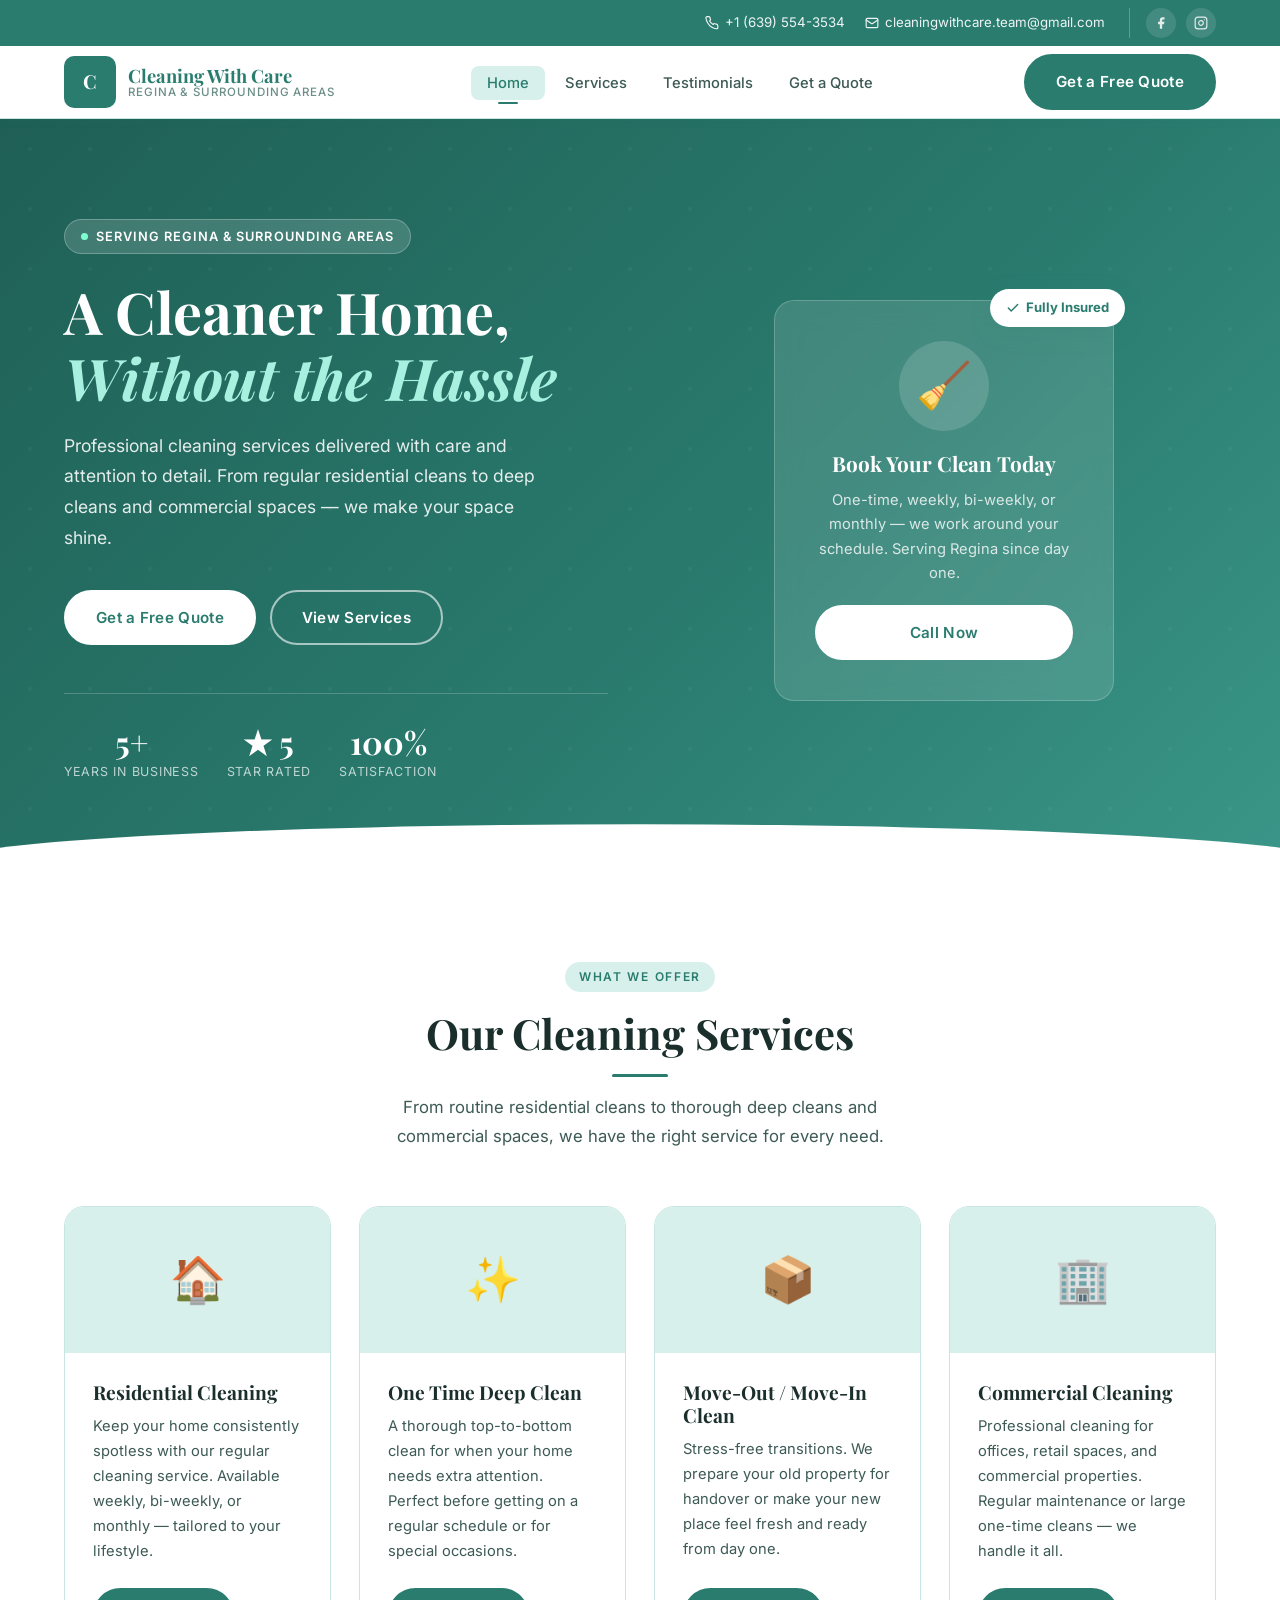
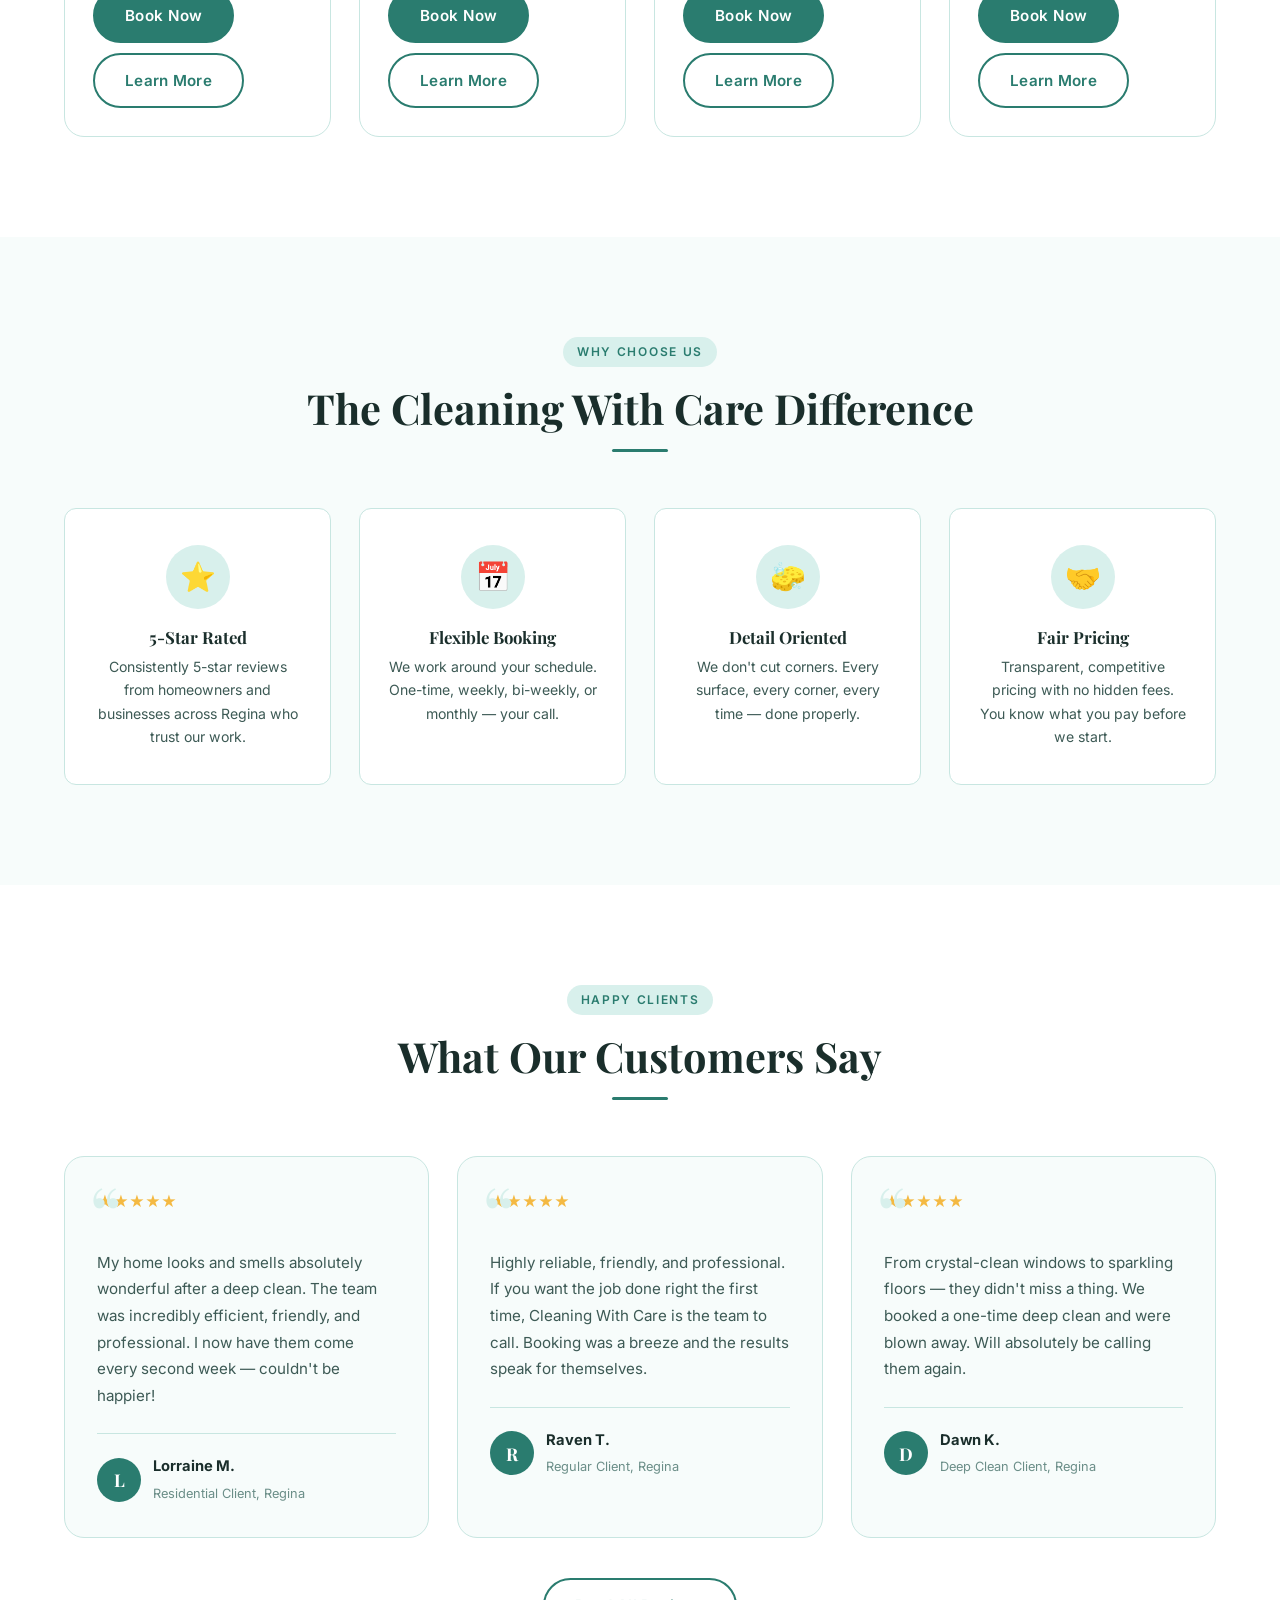
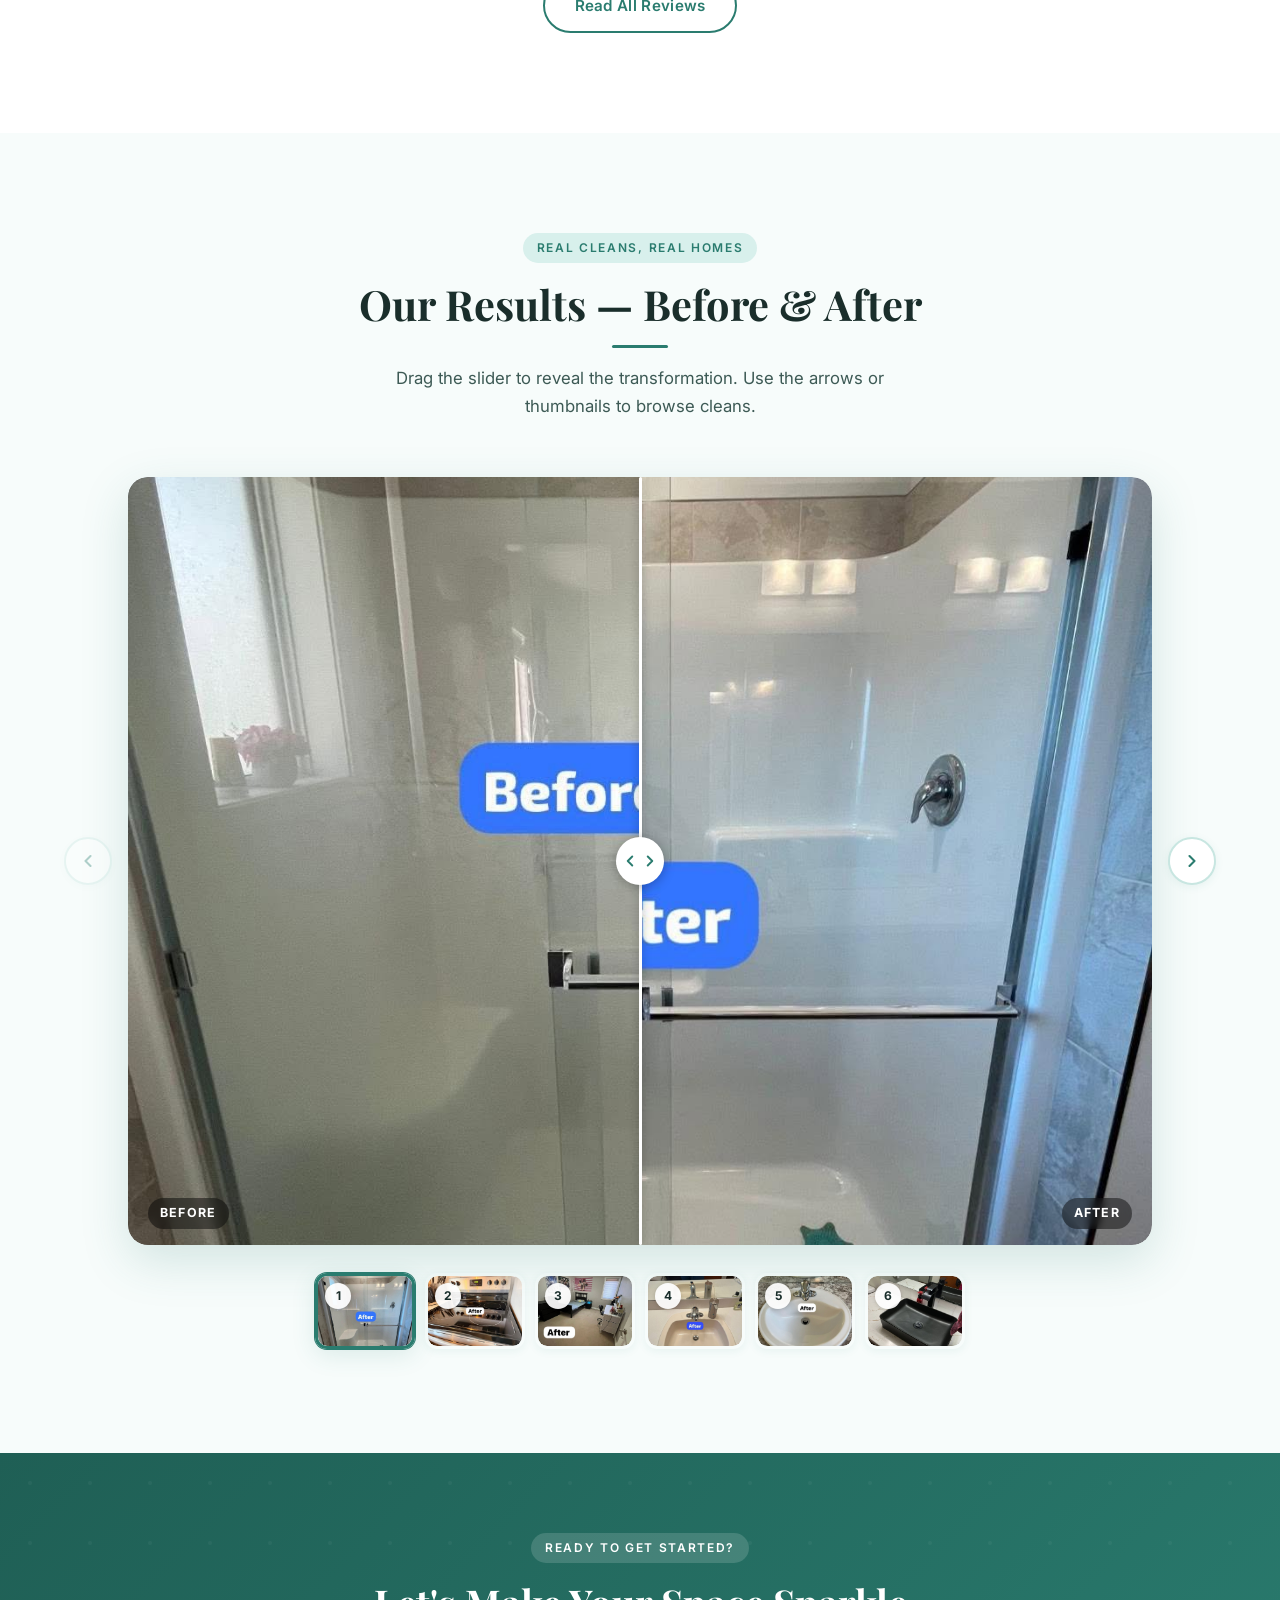
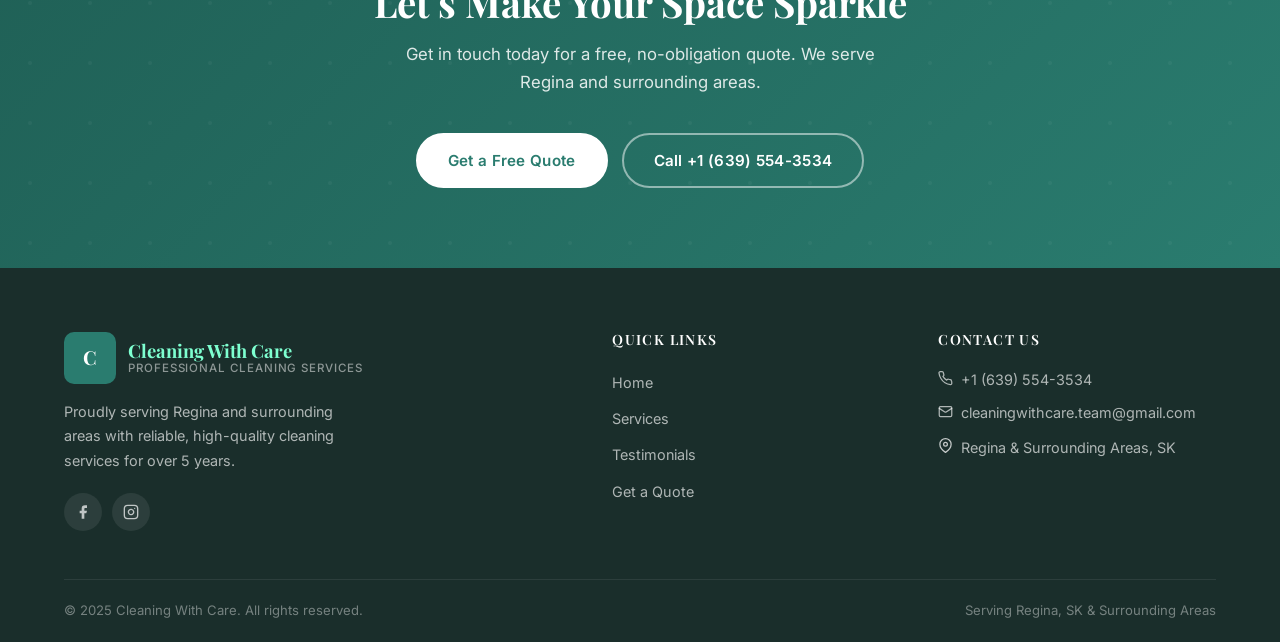
==== index.html @ 8371db43 "Initial website upload" ====
<!DOCTYPE html>
<html lang="en">

<head>
  <meta charset="UTF-8" />
  <meta name="viewport" content="width=device-width, initial-scale=1.0" />
  <meta name="description"
    content="Cleaning With Care — Professional residential, deep clean, move-in/move-out, and commercial cleaning services serving Regina and surrounding areas. 5+ years in business." />
  <title>Cleaning With Care | Professional Cleaning Services in Regina</title>
  <link rel="stylesheet" href="css/style.css" />
  <link rel="preconnect" href="https://fonts.googleapis.com" />
  <link rel="preconnect" href="https://fonts.gstatic.com" crossorigin />
</head>

<body>

  <!-- ══════════════ NAVBAR ══════════════ -->
  <header class="navbar">
    <!-- Top bar -->
    <div class="navbar-topbar">
      <div class="container">
        <div class="topbar-contact">
          <a href="tel:+16395543534">
            <svg width="14" height="14" viewBox="0 0 24 24" fill="none" stroke="currentColor" stroke-width="2"
              stroke-linecap="round" stroke-linejoin="round">
              <path
                d="M22 16.92v3a2 2 0 0 1-2.18 2 19.79 19.79 0 0 1-8.63-3.07A19.5 19.5 0 0 1 4.69 12 19.79 19.79 0 0 1 1.61 3.41 2 2 0 0 1 3.58 1h3a2 2 0 0 1 2 1.72c.127.96.361 1.903.7 2.81a2 2 0 0 1-.45 2.11L7.91 8.56a16 16 0 0 0 6 6l.92-.92a2 2 0 0 1 2.11-.45c.907.339 1.85.573 2.81.7A2 2 0 0 1 21.5 16l.42.92z" />
            </svg>
            +1 (639) 554-3534
          </a>
          <a href="mailto:cleaningwithcare.team@gmail.com">
            <svg width="14" height="14" viewBox="0 0 24 24" fill="none" stroke="currentColor" stroke-width="2"
              stroke-linecap="round" stroke-linejoin="round">
              <rect x="2" y="4" width="20" height="16" rx="2" />
              <path d="m22 7-8.97 5.7a1.94 1.94 0 0 1-2.06 0L2 7" />
            </svg>
            cleaningwithcare.team@gmail.com
          </a>
        </div>
        <div class="topbar-social">
          <a href="#" aria-label="Facebook">
            <svg width="14" height="14" viewBox="0 0 24 24" fill="currentColor">
              <path d="M18 2h-3a5 5 0 0 0-5 5v3H7v4h3v8h4v-8h3l1-4h-4V7a1 1 0 0 1 1-1h3z" />
            </svg>
          </a>
          <a href="#" aria-label="Instagram">
            <svg width="14" height="14" viewBox="0 0 24 24" fill="none" stroke="currentColor" stroke-width="2"
              stroke-linecap="round" stroke-linejoin="round">
              <rect x="2" y="2" width="20" height="20" rx="5" ry="5" />
              <path d="M16 11.37A4 4 0 1 1 12.63 8 4 4 0 0 1 16 11.37z" />
              <line x1="17.5" y1="6.5" x2="17.51" y2="6.5" />
            </svg>
          </a>
        </div>
      </div>
    </div>

    <!-- Main nav -->
    <nav class="navbar-main" aria-label="Main navigation">
      <div class="container">
        <a href="/" class="navbar-logo">
          <!-- Replace img src with your logo file once provided -->
          <!-- <img src="images/logo.png" alt="Cleaning With Care Logo" class="logo-img" /> -->
          <div class="logo-placeholder" aria-hidden="true">C</div>
          <div class="logo-text">
            <strong>Cleaning With Care</strong>
            <span>Regina &amp; Surrounding Areas</span>
          </div>
        </a>

        <ul class="navbar-nav" role="list">
          <li><a href="/" class="active">Home</a></li>
          <li><a href="/services/">Services</a></li>
          <li><a href="/testimonials/">Testimonials</a></li>
          <li><a href="/get-quote/">Get a Quote</a></li>
        </ul>

        <a href="/get-quote/" class="btn btn-primary navbar-cta">Get a Free Quote</a>

        <button class="hamburger" aria-label="Open menu" aria-expanded="false">
          <span></span><span></span><span></span>
        </button>
      </div>

      <!-- Mobile menu -->
      <div class="mobile-menu" role="navigation" aria-label="Mobile navigation">
        <a href="/" class="active">Home</a>
        <a href="/services/">Services</a>
        <a href="/testimonials/">Testimonials</a>
        <a href="/get-quote/">Get a Quote</a>
        <div class="mobile-contact">
          <a href="tel:+16395543534">
            <svg width="16" height="16" viewBox="0 0 24 24" fill="none" stroke="currentColor" stroke-width="2"
              stroke-linecap="round" stroke-linejoin="round">
              <path
                d="M22 16.92v3a2 2 0 0 1-2.18 2 19.79 19.79 0 0 1-8.63-3.07A19.5 19.5 0 0 1 4.69 12 19.79 19.79 0 0 1 1.61 3.41 2 2 0 0 1 3.58 1h3a2 2 0 0 1 2 1.72c.127.96.361 1.903.7 2.81a2 2 0 0 1-.45 2.11L7.91 8.56a16 16 0 0 0 6 6l.92-.92a2 2 0 0 1 2.11-.45c.907.339 1.85.573 2.81.7A2 2 0 0 1 21.5 16l.42.92z" />
            </svg>
            +1 (639) 554-3534
          </a>
          <a href="mailto:cleaningwithcare.team@gmail.com">
            <svg width="16" height="16" viewBox="0 0 24 24" fill="none" stroke="currentColor" stroke-width="2"
              stroke-linecap="round" stroke-linejoin="round">
              <rect x="2" y="4" width="20" height="16" rx="2" />
              <path d="m22 7-8.97 5.7a1.94 1.94 0 0 1-2.06 0L2 7" />
            </svg>
            cleaningwithcare.team@gmail.com
          </a>
        </div>
      </div>
    </nav>
  </header>

  <main>

    <!-- ══════════════ HERO ══════════════ -->
    <section class="hero" aria-labelledby="hero-heading">
      <div class="container">
        <div class="hero-content">
          <div class="hero-badge">Serving Regina &amp; Surrounding Areas</div>
          <h1 class="hero-title" id="hero-heading">
            A Cleaner Home,<br />
            <em>Without the Hassle</em>
          </h1>
          <p class="hero-desc">
            Professional cleaning services delivered with care and attention to detail.
            From regular residential cleans to deep cleans and commercial spaces —
            we make your space shine.
          </p>
          <div class="hero-actions">
            <a href="/get-quote/" class="btn btn-white">Get a Free Quote</a>
            <a href="/services/" class="btn btn-outline" style="color:#fff; border-color:rgba(255,255,255,0.6);">View
              Services</a>
          </div>
          <div class="hero-stats">
            <div class="stat-item">
              <div class="stat-number">5+</div>
              <div class="stat-label">Years in Business</div>
            </div>
            <div class="stat-item">
              <div class="stat-number">&starf; 5</div>
              <div class="stat-label">Star Rated</div>
            </div>
            <div class="stat-item">
              <div class="stat-number">100%</div>
              <div class="stat-label">Satisfaction</div>
            </div>
          </div>
        </div>

        <!-- Right card (hidden on mobile) -->
        <div class="hero-visual" aria-hidden="true">
          <div class="hero-card">
            <div class="hero-floating-tag">
              <svg width="14" height="14" viewBox="0 0 24 24" fill="none" stroke="currentColor" stroke-width="2.5"
                stroke-linecap="round" stroke-linejoin="round">
                <polyline points="20 6 9 17 4 12" />
              </svg>
              Fully Insured
            </div>
            <div class="hero-icon-wrap">🧹</div>
            <h3>Book Your Clean Today</h3>
            <p>
              One-time, weekly, bi-weekly, or monthly — we work around your schedule.
              Serving Regina since day one.
            </p>
            <a href="tel:+16395543534" class="btn btn-white"
              style="margin-top:20px; width:100%; justify-content:center;">
              Call Now
            </a>
          </div>
        </div>
      </div>
    </section>

    <!-- ══════════════ TRUST BAR ══════════════ -->
    <!-- <div class="trust-bar">
      <div class="container">
        <div class="trust-item">
          <svg width="20" height="20" viewBox="0 0 24 24" fill="none" stroke="currentColor" stroke-width="2" stroke-linecap="round" stroke-linejoin="round"><path d="M12 22s8-4 8-10V5l-8-3-8 3v7c0 6 8 10 8 10z"/></svg>
          Fully Insured &amp; Trusted
        </div>
        <div class="trust-item">
          <svg width="20" height="20" viewBox="0 0 24 24" fill="none" stroke="currentColor" stroke-width="2" stroke-linecap="round" stroke-linejoin="round"><circle cx="12" cy="12" r="10"/><polyline points="12 6 12 12 16 14"/></svg>
          Flexible Scheduling
        </div>
        <div class="trust-item">
          <svg width="20" height="20" viewBox="0 0 24 24" fill="none" stroke="currentColor" stroke-width="2" stroke-linecap="round" stroke-linejoin="round"><path d="M20.84 4.61a5.5 5.5 0 0 0-7.78 0L12 5.67l-1.06-1.06a5.5 5.5 0 0 0-7.78 7.78l1.06 1.06L12 21.23l7.78-7.78 1.06-1.06a5.5 5.5 0 0 0 0-7.78z"/></svg>
          5+ Years of Excellence
        </div>
        <div class="trust-item">
          <svg width="20" height="20" viewBox="0 0 24 24" fill="none" stroke="currentColor" stroke-width="2" stroke-linecap="round" stroke-linejoin="round"><path d="M17 21v-2a4 4 0 0 0-4-4H5a4 4 0 0 0-4 4v2"/><circle cx="9" cy="7" r="4"/><path d="M23 21v-2a4 4 0 0 0-3-3.87"/><path d="M16 3.13a4 4 0 0 1 0 7.75"/></svg>
          Local Regina Team
        </div>
      </div>
    </div> -->

    <!-- ══════════════ SERVICES PREVIEW ══════════════ -->
    <section class="services-preview" aria-labelledby="services-heading">
      <div class="container">
        <div class="section-header">
          <span class="section-eyebrow">What We Offer</span>
          <h2 class="section-title" id="services-heading">Our Cleaning Services</h2>
          <div class="divider"></div>
          <p class="section-subtitle" style="margin-top:16px;">
            From routine residential cleans to thorough deep cleans and commercial spaces,
            we have the right service for every need.
          </p>
        </div>

        <div class="services-grid">

          <!-- Residential -->
          <article class="service-card">
            <div class="service-card-icon"><span>🏠</span></div>
            <div class="service-card-body">
              <h3>Residential Cleaning</h3>
              <p>Keep your home consistently spotless with our regular cleaning service. Available weekly, bi-weekly, or
                monthly — tailored to your lifestyle.</p>
              <div class="service-card-actions">
                <a href="mailto:cleaningwithcare.team@gmail.com?subject=Book Now - Residential Cleaning"
                  class="btn btn-primary">Book Now</a>
                <a href="/services/#residential" class="btn btn-outline">Learn More</a>
              </div>
            </div>
          </article>

          <!-- Deep Clean -->
          <article class="service-card">
            <div class="service-card-icon"><span>✨</span></div>
            <div class="service-card-body">
              <h3>One Time Deep Clean</h3>
              <p>A thorough top-to-bottom clean for when your home needs extra attention. Perfect before getting on a
                regular schedule or for special occasions.</p>
              <div class="service-card-actions">
                <a href="mailto:cleaningwithcare.team@gmail.com?subject=Book Now - Deep Clean"
                  class="btn btn-primary">Book Now</a>
                <a href="/services/#deepclean" class="btn btn-outline">Learn More</a>
              </div>
            </div>
          </article>

          <!-- Move In/Out -->
          <article class="service-card">
            <div class="service-card-icon"><span>📦</span></div>
            <div class="service-card-body">
              <h3>Move-Out / Move-In Clean</h3>
              <p>Stress-free transitions. We prepare your old property for handover or make your new place feel fresh
                and ready from day one.</p>
              <div class="service-card-actions">
                <a href="mailto:cleaningwithcare.team@gmail.com?subject=Book Now - Move Out/In Clean"
                  class="btn btn-primary">Book Now</a>
                <a href="/services/#moveclean" class="btn btn-outline">Learn More</a>
              </div>
            </div>
          </article>

          <!-- Commercial -->
          <article class="service-card">
            <div class="service-card-icon"><span>🏢</span></div>
            <div class="service-card-body">
              <h3>Commercial Cleaning</h3>
              <p>Professional cleaning for offices, retail spaces, and commercial properties. Regular maintenance or
                large one-time cleans — we handle it all.</p>
              <div class="service-card-actions">
                <a href="mailto:cleaningwithcare.team@gmail.com?subject=Book Now - Commercial Cleaning"
                  class="btn btn-primary">Book Now</a>
                <a href="/services/#commercial" class="btn btn-outline">Learn More</a>
              </div>
            </div>
          </article>

        </div>
      </div>
    </section>

    <!-- ══════════════ WHY US ══════════════ -->
    <section class="why-us" aria-labelledby="why-heading">
      <div class="container">
        <div class="section-header">
          <span class="section-eyebrow">Why Choose Us</span>
          <h2 class="section-title" id="why-heading">The Cleaning With Care Difference</h2>
          <div class="divider"></div>
        </div>
        <div class="why-grid">
          <div class="why-card">
            <div class="why-icon">⭐</div>
            <h3>5-Star Rated</h3>
            <p>Consistently 5-star reviews from homeowners and businesses across Regina who trust our work.</p>
          </div>
          <div class="why-card">
            <div class="why-icon">📅</div>
            <h3>Flexible Booking</h3>
            <p>We work around your schedule. One-time, weekly, bi-weekly, or monthly — your call.</p>
          </div>
          <div class="why-card">
            <div class="why-icon">🧽</div>
            <h3>Detail Oriented</h3>
            <p>We don't cut corners. Every surface, every corner, every time — done properly.</p>
          </div>
          <div class="why-card">
            <div class="why-icon">🤝</div>
            <h3>Fair Pricing</h3>
            <p>Transparent, competitive pricing with no hidden fees. You know what you pay before we start.</p>
          </div>
        </div>
      </div>
    </section>

    <!-- ══════════════ TESTIMONIALS PREVIEW ══════════════ -->
    <section class="testimonials-section" aria-labelledby="testimonials-heading">
      <div class="container">
        <div class="section-header">
          <span class="section-eyebrow">Happy Clients</span>
          <h2 class="section-title" id="testimonials-heading">What Our Customers Say</h2>
          <div class="divider"></div>
        </div>
        <div class="testimonials-grid">

          <article class="testimonial-card">
            <div class="testimonial-stars">★★★★★</div>
            <p class="testimonial-text">
              My home looks and smells absolutely wonderful after a deep clean. The team was incredibly
              efficient, friendly, and professional. I now have them come every second week — couldn't be happier!
            </p>
            <div class="testimonial-author">
              <div class="author-avatar">L</div>
              <div class="author-info">
                <strong>Lorraine M.</strong>
                <span>Residential Client, Regina</span>
              </div>
            </div>
          </article>

          <article class="testimonial-card">
            <div class="testimonial-stars">★★★★★</div>
            <p class="testimonial-text">
              Highly reliable, friendly, and professional. If you want the job done right the first time,
              Cleaning With Care is the team to call. Booking was a breeze and the results speak for themselves.
            </p>
            <div class="testimonial-author">
              <div class="author-avatar">R</div>
              <div class="author-info">
                <strong>Raven T.</strong>
                <span>Regular Client, Regina</span>
              </div>
            </div>
          </article>

          <article class="testimonial-card">
            <div class="testimonial-stars">★★★★★</div>
            <p class="testimonial-text">
              From crystal-clean windows to sparkling floors — they didn't miss a thing. We booked a one-time
              deep clean and were blown away. Will absolutely be calling them again.
            </p>
            <div class="testimonial-author">
              <div class="author-avatar">D</div>
              <div class="author-info">
                <strong>Dawn K.</strong>
                <span>Deep Clean Client, Regina</span>
              </div>
            </div>
          </article>

        </div>

        <div style="text-align:center; margin-top:40px;">
          <a href="/testimonials/" class="btn btn-outline">Read All Reviews</a>
        </div>
      </div>
    </section>

    <!-- ══════════════ RESULTS — BEFORE & AFTER ══════════════ -->
    <section class="results-section" aria-labelledby="results-heading">
      <div class="container">
        <div class="section-header">
          <span class="section-eyebrow">Real Cleans, Real Homes</span>
          <h2 class="section-title" id="results-heading">Our Results — Before &amp; After</h2>
          <div class="divider"></div>
          <p class="section-subtitle" style="margin-top:16px;">
            Drag the slider to reveal the transformation. Use the arrows or thumbnails to browse cleans.
          </p>
        </div>

        <!-- Main viewer -->
        <div class="results-viewer">

          <!-- Arrow: Previous -->
          <button class="results-arrow results-arrow--prev" aria-label="Previous result">
            <svg width="20" height="20" viewBox="0 0 24 24" fill="none" stroke="currentColor" stroke-width="2.5"
              stroke-linecap="round" stroke-linejoin="round">
              <polyline points="15 18 9 12 15 6" />
            </svg>
          </button>

          <!-- Comparison stage -->
          <div class="results-stage" aria-label="Before and after comparison">

            <!--
          ═══ HOW TO ADD / REPLACE A PAIR ═══
          Copy one full .results-pair block below.
          Set data-index to the next number (0-based).
          Replace the img src values:
            before: img/before-N.jpg
            after:  img/after-N.jpg
          Replace the data-label on the thumb-item too.
          Resize images to 1200×900px before adding them.
        -->

            <!-- Pair 0 -->
            <div class="results-pair active" data-index="0">
              <div class="rp-after">
                <img src="/img/After-shower.jpg" alt="After cleaning — result 1" draggable="false" />
              </div>
              <div class="rp-before">
                <img src="/img/Before-shower.jpg" alt="Before cleaning — result 1" draggable="false" />
              </div>
              <div class="rp-handle" role="slider" aria-label="Drag to compare before and after" aria-valuemin="0"
                aria-valuemax="100" aria-valuenow="50" tabindex="0">
                <div class="rp-handle-line"></div>
                <div class="rp-handle-circle">
                  <svg width="18" height="18" viewBox="0 0 24 24" fill="none" stroke="currentColor" stroke-width="2.5"
                    stroke-linecap="round" stroke-linejoin="round">
                    <polyline points="15 18 9 12 15 6" />
                  </svg>
                  <svg width="18" height="18" viewBox="0 0 24 24" fill="none" stroke="currentColor" stroke-width="2.5"
                    stroke-linecap="round" stroke-linejoin="round">
                    <polyline points="9 18 15 12 9 6" />
                  </svg>
                </div>
              </div>
              <div class="rp-labels" aria-hidden="true">
                <span class="rp-label rp-label--before">Before</span>
                <span class="rp-label rp-label--after">After</span>
              </div>
            </div>

            <!-- Pair 1 -->
            <div class="results-pair" data-index="1">
              <div class="rp-after">
                <img src="/img/After-stove.jpg" alt="After cleaning — result 2" draggable="false" />
              </div>
              <div class="rp-before">
                <img src="/img/Before-stove.jpg" alt="Before cleaning — result 2" draggable="false" />
              </div>
              <div class="rp-handle" role="slider" aria-label="Drag to compare before and after" aria-valuemin="0"
                aria-valuemax="100" aria-valuenow="50" tabindex="0">
                <div class="rp-handle-line"></div>
                <div class="rp-handle-circle">
                  <svg width="18" height="18" viewBox="0 0 24 24" fill="none" stroke="currentColor" stroke-width="2.5"
                    stroke-linecap="round" stroke-linejoin="round">
                    <polyline points="15 18 9 12 15 6" />
                  </svg>
                  <svg width="18" height="18" viewBox="0 0 24 24" fill="none" stroke="currentColor" stroke-width="2.5"
                    stroke-linecap="round" stroke-linejoin="round">
                    <polyline points="9 18 15 12 9 6" />
                  </svg>
                </div>
              </div>
              <div class="rp-labels" aria-hidden="true">
                <span class="rp-label rp-label--before">Before</span>
                <span class="rp-label rp-label--after">After</span>
              </div>
            </div>

            <!-- Pair 2 -->
            <div class="results-pair" data-index="2">
              <div class="rp-after">
                <img src="/img/Room-after.jpg" alt="After cleaning — result 3" draggable="false" />
              </div>
              <div class="rp-before">
                <img src="/img/Room-before.jpg" alt="Before cleaning — result 3" draggable="false" />
              </div>
              <div class="rp-handle" role="slider" aria-label="Drag to compare before and after" aria-valuemin="0"
                aria-valuemax="100" aria-valuenow="50" tabindex="0">
                <div class="rp-handle-line"></div>
                <div class="rp-handle-circle">
                  <svg width="18" height="18" viewBox="0 0 24 24" fill="none" stroke="currentColor" stroke-width="2.5"
                    stroke-linecap="round" stroke-linejoin="round">
                    <polyline points="15 18 9 12 15 6" />
                  </svg>
                  <svg width="18" height="18" viewBox="0 0 24 24" fill="none" stroke="currentColor" stroke-width="2.5"
                    stroke-linecap="round" stroke-linejoin="round">
                    <polyline points="9 18 15 12 9 6" />
                  </svg>
                </div>
              </div>
              <div class="rp-labels" aria-hidden="true">
                <span class="rp-label rp-label--before">Before</span>
                <span class="rp-label rp-label--after">After</span>
              </div>
            </div>

            <!-- Pair 3 -->
            <div class="results-pair" data-index="3">
              <div class="rp-after">
                <img src="/img/Sink-after.jpg" alt="After cleaning — result 4" draggable="false" />
              </div>
              <div class="rp-before">
                <img src="/img/Sink-before.jpg" alt="Before cleaning — result 4" draggable="false" />
              </div>
              <div class="rp-handle" role="slider" aria-label="Drag to compare before and after" aria-valuemin="0"
                aria-valuemax="100" aria-valuenow="50" tabindex="0">
                <div class="rp-handle-line"></div>
                <div class="rp-handle-circle">
                  <svg width="18" height="18" viewBox="0 0 24 24" fill="none" stroke="currentColor" stroke-width="2.5"
                    stroke-linecap="round" stroke-linejoin="round">
                    <polyline points="15 18 9 12 15 6" />
                  </svg>
                  <svg width="18" height="18" viewBox="0 0 24 24" fill="none" stroke="currentColor" stroke-width="2.5"
                    stroke-linecap="round" stroke-linejoin="round">
                    <polyline points="9 18 15 12 9 6" />
                  </svg>
                </div>
              </div>
              <div class="rp-labels" aria-hidden="true">
                <span class="rp-label rp-label--before">Before</span>
                <span class="rp-label rp-label--after">After</span>
              </div>
            </div>

            <!-- Pair 4 -->
            <div class="results-pair" data-index="4">
              <div class="rp-after">
                <img src="/img/Sink2-after.jpg" alt="After cleaning — result 5" draggable="false" />
              </div>
              <div class="rp-before">
                <img src="/img/Sink2-before.jpg" alt="Before cleaning — result 5" draggable="false" />
              </div>
              <div class="rp-handle" role="slider" aria-label="Drag to compare before and after" aria-valuemin="0"
                aria-valuemax="100" aria-valuenow="50" tabindex="0">
                <div class="rp-handle-line"></div>
                <div class="rp-handle-circle">
                  <svg width="18" height="18" viewBox="0 0 24 24" fill="none" stroke="currentColor" stroke-width="2.5"
                    stroke-linecap="round" stroke-linejoin="round">
                    <polyline points="15 18 9 12 15 6" />
                  </svg>
                  <svg width="18" height="18" viewBox="0 0 24 24" fill="none" stroke="currentColor" stroke-width="2.5"
                    stroke-linecap="round" stroke-linejoin="round">
                    <polyline points="9 18 15 12 9 6" />
                  </svg>
                </div>
              </div>
              <div class="rp-labels" aria-hidden="true">
                <span class="rp-label rp-label--before">Before</span>
                <span class="rp-label rp-label--after">After</span>
              </div>
            </div>

            <!-- Pair 5 -->
            <div class="results-pair" data-index="5">
              <div class="rp-after">
                <img src="/img/Sink3-after.jpg" alt="After cleaning — result 6" draggable="false" />
              </div>
              <div class="rp-before">
                <img src="/img/Sink3-before.jpg" alt="Before cleaning — result 6" draggable="false" />
              </div>
              <div class="rp-handle" role="slider" aria-label="Drag to compare before and after" aria-valuemin="0"
                aria-valuemax="100" aria-valuenow="50" tabindex="0">
                <div class="rp-handle-line"></div>
                <div class="rp-handle-circle">
                  <svg width="18" height="18" viewBox="0 0 24 24" fill="none" stroke="currentColor" stroke-width="2.5"
                    stroke-linecap="round" stroke-linejoin="round">
                    <polyline points="15 18 9 12 15 6" />
                  </svg>
                  <svg width="18" height="18" viewBox="0 0 24 24" fill="none" stroke="currentColor" stroke-width="2.5"
                    stroke-linecap="round" stroke-linejoin="round">
                    <polyline points="9 18 15 12 9 6" />
                  </svg>
                </div>
              </div>
              <div class="rp-labels" aria-hidden="true">
                <span class="rp-label rp-label--before">Before</span>
                <span class="rp-label rp-label--after">After</span>
              </div>
            </div>

          </div><!-- /results-stage -->

          <!-- Arrow: Next -->
          <button class="results-arrow results-arrow--next" aria-label="Next result">
            <svg width="20" height="20" viewBox="0 0 24 24" fill="none" stroke="currentColor" stroke-width="2.5"
              stroke-linecap="round" stroke-linejoin="round">
              <polyline points="9 18 15 12 9 6" />
            </svg>
          </button>
        </div><!-- /results-viewer -->

        <!-- Thumbnail strip -->
        <div class="results-thumbs" role="tablist" aria-label="Select a before and after result">
          <button class="thumb-item active" role="tab" aria-selected="true" data-target="0" data-badge="1"
            aria-label="Result 1">
            <img src="/img/After-shower.jpg" alt="" />
          </button>
          <button class="thumb-item" role="tab" aria-selected="false" data-target="1" data-badge="2"
            aria-label="Result 2">
            <img src="/img/After-stove.jpg" alt="" />
          </button>
          <button class="thumb-item" role="tab" aria-selected="false" data-target="2" data-badge="3"
            aria-label="Result 3">
            <img src="/img/Room-after.jpg" alt="" />
          </button>
          <button class="thumb-item" role="tab" aria-selected="false" data-target="3" data-badge="4"
            aria-label="Result 4">
            <img src="/img/Sink-after.jpg" alt="" />
          </button>
          <button class="thumb-item" role="tab" aria-selected="false" data-target="4" data-badge="5"
            aria-label="Result 5">
            <img src="/img/Sink2-after.jpg" alt="" />
          </button>
          <button class="thumb-item" role="tab" aria-selected="false" data-target="5" data-badge="6"
            aria-label="Result 6">
            <img src="/img/Sink3-after.jpg" alt="" />
          </button>
        </div>

      </div>
    </section>
    <!-- ══════════════ END RESULTS ══════════════ -->

    <!-- ══════════════ CTA BAND ══════════════ -->
    <section class="cta-band" aria-labelledby="cta-heading">
      <div class="container">
        <span class="section-eyebrow" style="background:rgba(255,255,255,0.15); color:#fff;">Ready to Get
          Started?</span>
        <h2 id="cta-heading">Let's Make Your Space Sparkle</h2>
        <p>Get in touch today for a free, no-obligation quote. We serve Regina and surrounding areas.</p>
        <div class="cta-band-actions">
          <a href="/get-quote/" class="btn btn-white">Get a Free Quote</a>
          <a href="tel:+16395543534" class="btn btn-outline" style="color:#fff; border-color:rgba(255,255,255,0.5);">
            Call +1 (639) 554-3534
          </a>
        </div>
      </div>
    </section>

  </main>

  <!-- ══════════════ FOOTER ══════════════ -->
  <footer class="footer">
    <div class="container">
      <div class="footer-grid">

        <!-- Brand col -->
        <div class="footer-brand">
          <div class="navbar-logo" style="pointer-events:none;">
            <div class="logo-placeholder">C</div>
            <div class="logo-text">
              <strong>Cleaning With Care</strong>
              <span>Professional Cleaning Services</span>
            </div>
          </div>
          <p class="footer-tagline">
            Proudly serving Regina and surrounding areas with reliable, high-quality
            cleaning services for over 5 years.
          </p>
          <div class="footer-social">
            <a href="#" aria-label="Facebook">
              <svg width="16" height="16" viewBox="0 0 24 24" fill="currentColor">
                <path d="M18 2h-3a5 5 0 0 0-5 5v3H7v4h3v8h4v-8h3l1-4h-4V7a1 1 0 0 1 1-1h3z" />
              </svg>
            </a>
            <a href="#" aria-label="Instagram">
              <svg width="16" height="16" viewBox="0 0 24 24" fill="none" stroke="currentColor" stroke-width="2"
                stroke-linecap="round" stroke-linejoin="round">
                <rect x="2" y="2" width="20" height="20" rx="5" ry="5" />
                <path d="M16 11.37A4 4 0 1 1 12.63 8 4 4 0 0 1 16 11.37z" />
                <line x1="17.5" y1="6.5" x2="17.51" y2="6.5" />
              </svg>
            </a>
          </div>
        </div>

        <!-- Quick Links -->
        <div class="footer-col">
          <h4>Quick Links</h4>
          <ul>
            <li><a href="/">Home</a></li>
            <li><a href="/services/">Services</a></li>
            <li><a href="/testimonials/">Testimonials</a></li>
            <li><a href="/get-quote/">Get a Quote</a></li>
          </ul>
        </div>

        <!-- Contact -->
        <div class="footer-col">
          <h4>Contact Us</h4>
          <address>
            <a href="tel:+16395543534">
              <svg width="15" height="15" viewBox="0 0 24 24" fill="none" stroke="currentColor" stroke-width="2"
                stroke-linecap="round" stroke-linejoin="round">
                <path
                  d="M22 16.92v3a2 2 0 0 1-2.18 2 19.79 19.79 0 0 1-8.63-3.07A19.5 19.5 0 0 1 4.69 12 19.79 19.79 0 0 1 1.61 3.41 2 2 0 0 1 3.58 1h3a2 2 0 0 1 2 1.72c.127.96.361 1.903.7 2.81a2 2 0 0 1-.45 2.11L7.91 8.56a16 16 0 0 0 6 6l.92-.92a2 2 0 0 1 2.11-.45c.907.339 1.85.573 2.81.7A2 2 0 0 1 21.5 16l.42.92z" />
              </svg>
              +1 (639) 554-3534
            </a>
            <a href="mailto:cleaningwithcare.team@gmail.com">
              <svg width="15" height="15" viewBox="0 0 24 24" fill="none" stroke="currentColor" stroke-width="2"
                stroke-linecap="round" stroke-linejoin="round">
                <rect x="2" y="4" width="20" height="16" rx="2" />
                <path d="m22 7-8.97 5.7a1.94 1.94 0 0 1-2.06 0L2 7" />
              </svg>
              cleaningwithcare.team@gmail.com
            </a>
            <span style="display:flex; gap:8px; align-items:flex-start;">
              <svg width="15" height="15" viewBox="0 0 24 24" fill="none" stroke="currentColor" stroke-width="2"
                stroke-linecap="round" stroke-linejoin="round" style="margin-top:2px; flex-shrink:0;">
                <path d="M21 10c0 7-9 13-9 13s-9-6-9-13a9 9 0 0 1 18 0z" />
                <circle cx="12" cy="10" r="3" />
              </svg>
              <span style="color:rgba(255,255,255,0.65); font-size:0.9rem;">Regina &amp; Surrounding Areas, SK</span>
            </span>
          </address>
        </div>

      </div>

      <div class="footer-bottom">
        <p>&copy; 2025 Cleaning With Care. All rights reserved.</p>
        <p>Serving Regina, SK &amp; Surrounding Areas</p>
      </div>
    </div>
  </footer>

  <script src="js/main.js"></script>
</body>

</html>
---- css/style.css ----
/* =============================================
   CLEANING WITH CARE — Main Stylesheet
   Primary: #2a7c6f | White: #ffffff
   ============================================= */

@import url('https://fonts.googleapis.com/css2?family=Playfair+Display:wght@600;700&family=Inter:wght@300;400;500;600&display=swap');

/* ── Reset & Base ── */
*, *::before, *::after { box-sizing: border-box; margin: 0; padding: 0; }

:root {
  --teal:        #2a7c6f;
  --teal-dark:   #1f5f55;
  --teal-light:  #d8f0ec;
  --teal-mid:    #3a9688;
  --white:       #ffffff;
  --off-white:   #f7fcfb;
  --text-dark:   #1a2e2b;
  --text-mid:    #3d5a55;
  --text-soft:   #6b8e88;
  --border:      #c8e6e1;
  --shadow-sm:   0 2px 8px rgba(42,124,111,0.08);
  --shadow-md:   0 6px 24px rgba(42,124,111,0.14);
  --shadow-lg:   0 16px 48px rgba(42,124,111,0.18);
  --radius:      12px;
  --radius-lg:   20px;
  --transition:  0.25s ease;
  --font-display: 'Playfair Display', Georgia, serif;
  --font-body:    'Inter', system-ui, sans-serif;
}

html { scroll-behavior: smooth; font-size: 16px; }

body {
  font-family: var(--font-body);
  color: var(--text-dark);
  background: var(--white);
  line-height: 1.65;
  -webkit-font-smoothing: antialiased;
}

img { max-width: 100%; display: block; }
a  { text-decoration: none; color: inherit; }
ul { list-style: none; }

.container {
  width: 90%;
  max-width: 1160px;
  margin: 0 auto;
}

/* ── Typography ── */
h1, h2, h3, h4 {
  font-family: var(--font-display);
  line-height: 1.2;
  color: var(--text-dark);
}

/* ── Buttons ── */
.btn {
  display: inline-flex;
  align-items: center;
  gap: 8px;
  padding: 13px 30px;
  border-radius: 50px;
  font-family: var(--font-body);
  font-weight: 600;
  font-size: 0.95rem;
  letter-spacing: 0.02em;
  cursor: pointer;
  border: 2px solid transparent;
  transition: all var(--transition);
  text-align: center;
}

.btn-primary {
  background: var(--teal);
  color: var(--white);
  border-color: var(--teal);
}
.btn-primary:hover {
  background: var(--teal-dark);
  border-color: var(--teal-dark);
  transform: translateY(-2px);
  box-shadow: var(--shadow-md);
}

.btn-outline {
  background: transparent;
  color: var(--teal);
  border-color: var(--teal);
}
.btn-outline:hover {
  background: var(--teal);
  color: var(--white);
  transform: translateY(-2px);
  box-shadow: var(--shadow-md);
}

.btn-white {
  background: var(--white);
  color: var(--teal);
  border-color: var(--white);
}
.btn-white:hover {
  background: var(--teal-light);
  border-color: var(--teal-light);
  transform: translateY(-2px);
}

/* ── Section Labels ── */
.section-eyebrow {
  display: inline-block;
  font-size: 0.75rem;
  font-weight: 600;
  letter-spacing: 0.14em;
  text-transform: uppercase;
  color: var(--teal);
  background: var(--teal-light);
  padding: 5px 14px;
  border-radius: 50px;
  margin-bottom: 16px;
}

.section-title {
  font-size: clamp(1.8rem, 3.5vw, 2.6rem);
  color: var(--text-dark);
  margin-bottom: 16px;
}

.section-subtitle {
  font-size: 1.05rem;
  color: var(--text-mid);
  max-width: 560px;
  line-height: 1.7;
}

.section-header {
  text-align: center;
  margin-bottom: 56px;
}
.section-header .section-subtitle {
  margin: 0 auto;
}

/* ── Divider ── */
.divider {
  width: 56px;
  height: 3px;
  background: var(--teal);
  border-radius: 2px;
  margin: 16px auto 0;
}

/* ============================================
   NAVBAR
   ============================================ */
.navbar {
  position: sticky;
  top: 0;
  z-index: 999;
  background: var(--white);
  border-bottom: 1px solid var(--border);
  box-shadow: var(--shadow-sm);
}

/* Top bar */
.navbar-topbar {
  background: var(--teal);
  padding: 8px 0;
}
.navbar-topbar .container {
  display: flex;
  align-items: center;
  justify-content: flex-end;
  gap: 24px;
  flex-wrap: wrap;
}
.topbar-contact {
  display: flex;
  align-items: center;
  gap: 20px;
}
.topbar-contact a {
  color: rgba(255,255,255,0.92);
  font-size: 0.83rem;
  display: flex;
  align-items: center;
  gap: 6px;
  transition: color var(--transition);
}
.topbar-contact a:hover { color: var(--white); }
.topbar-contact svg { flex-shrink: 0; }

.topbar-social {
  display: flex;
  align-items: center;
  gap: 10px;
  padding-left: 16px;
  border-left: 1px solid rgba(255,255,255,0.25);
}
.topbar-social a {
  color: rgba(255,255,255,0.85);
  display: flex;
  align-items: center;
  justify-content: center;
  width: 30px;
  height: 30px;
  border-radius: 50%;
  background: rgba(255,255,255,0.12);
  transition: all var(--transition);
}
.topbar-social a:hover {
  background: rgba(255,255,255,0.25);
  color: var(--white);
}

/* Main nav */
.navbar-main {
  padding: 0;
}
.navbar-main .container {
  display: flex;
  align-items: center;
  justify-content: space-between;
  height: 72px;
}

.navbar-logo {
  display: flex;
  align-items: center;
  gap: 12px;
  text-decoration: none;
  flex-shrink: 0;
}
.logo-img {
  width: 52px;
  height: 52px;
  border-radius: 10px;
  object-fit: cover;
  border: 2px solid var(--teal-light);
}
.logo-placeholder {
  width: 52px;
  height: 52px;
  border-radius: 10px;
  background: var(--teal);
  display: flex;
  align-items: center;
  justify-content: center;
  color: white;
  font-weight: 700;
  font-size: 1.2rem;
  font-family: var(--font-display);
  flex-shrink: 0;
}
.logo-text {
  display: flex;
  flex-direction: column;
  line-height: 1.1;
}
.logo-text strong {
  font-family: var(--font-display);
  font-size: 1.15rem;
  color: var(--teal);
  font-weight: 700;
}
.logo-text span {
  font-size: 0.72rem;
  color: var(--text-soft);
  letter-spacing: 0.08em;
  text-transform: uppercase;
  font-weight: 500;
}

.navbar-nav {
  display: flex;
  align-items: center;
  gap: 4px;
}
.navbar-nav a {
  font-size: 0.92rem;
  font-weight: 500;
  color: var(--text-mid);
  padding: 8px 16px;
  border-radius: 8px;
  transition: all var(--transition);
  position: relative;
}
.navbar-nav a:hover,
.navbar-nav a.active {
  color: var(--teal);
  background: var(--teal-light);
}
.navbar-nav a.active::after {
  content: '';
  position: absolute;
  bottom: -4px;
  left: 50%;
  transform: translateX(-50%);
  width: 20px;
  height: 2px;
  background: var(--teal);
  border-radius: 1px;
}

.navbar-cta {
  flex-shrink: 0;
}

/* Hamburger */
.hamburger {
  display: none;
  flex-direction: column;
  gap: 5px;
  cursor: pointer;
  padding: 8px;
  border: none;
  background: none;
  border-radius: 8px;
  transition: background var(--transition);
}
.hamburger:hover { background: var(--teal-light); }
.hamburger span {
  display: block;
  width: 24px;
  height: 2px;
  background: var(--teal);
  border-radius: 2px;
  transition: all var(--transition);
}

/* Mobile menu */
.mobile-menu {
  display: none;
  position: absolute;
  top: 100%;
  left: 0;
  right: 0;
  background: var(--white);
  border-bottom: 2px solid var(--border);
  box-shadow: var(--shadow-md);
  padding: 16px 0 24px;
  z-index: 998;
}
.mobile-menu.open { display: block; }
.mobile-menu a {
  display: block;
  padding: 12px 24px;
  color: var(--text-mid);
  font-weight: 500;
  font-size: 1rem;
  transition: all var(--transition);
  border-left: 3px solid transparent;
}
.mobile-menu a:hover,
.mobile-menu a.active {
  color: var(--teal);
  background: var(--teal-light);
  border-left-color: var(--teal);
}
.mobile-menu .mobile-contact {
  padding: 16px 24px 0;
  margin-top: 12px;
  border-top: 1px solid var(--border);
  display: flex;
  flex-direction: column;
  gap: 8px;
}
.mobile-menu .mobile-contact a {
  border-left: none;
  padding: 8px 0;
  font-size: 0.9rem;
  display: flex;
  align-items: center;
  gap: 8px;
}

/* ============================================
   HERO
   ============================================ */
.hero {
  background: linear-gradient(135deg, var(--teal-dark) 0%, var(--teal) 60%, var(--teal-mid) 100%);
  position: relative;
  overflow: hidden;
  padding: 100px 0 80px;
}
.hero::before {
  content: '';
  position: absolute;
  inset: 0;
  background: url("data:image/svg+xml,%3Csvg width='60' height='60' viewBox='0 0 60 60' xmlns='http://www.w3.org/2000/svg'%3E%3Cg fill='none' fill-rule='evenodd'%3E%3Cg fill='%23ffffff' fill-opacity='0.04'%3E%3Ccircle cx='30' cy='30' r='2'/%3E%3C/g%3E%3C/g%3E%3C/svg%3E");
  pointer-events: none;
}
.hero::after {
  content: '';
  position: absolute;
  bottom: -2px;
  left: 0;
  right: 0;
  height: 40px;
  background: var(--white);
  clip-path: ellipse(55% 100% at 50% 100%);
}

.hero .container {
  position: relative;
  z-index: 1;
  display: grid;
  grid-template-columns: 1fr 1fr;
  gap: 64px;
  align-items: center;
}

.hero-badge {
  display: inline-flex;
  align-items: center;
  gap: 8px;
  background: rgba(255,255,255,0.15);
  backdrop-filter: blur(8px);
  border: 1px solid rgba(255,255,255,0.25);
  color: var(--white);
  padding: 6px 16px;
  border-radius: 50px;
  font-size: 0.8rem;
  font-weight: 600;
  letter-spacing: 0.08em;
  text-transform: uppercase;
  margin-bottom: 24px;
}
.hero-badge::before {
  content: '';
  width: 7px;
  height: 7px;
  border-radius: 50%;
  background: #7effd0;
  animation: pulse 2s infinite;
}

@keyframes pulse {
  0%, 100% { opacity: 1; }
  50% { opacity: 0.4; }
}

.hero-title {
  font-size: clamp(2.2rem, 4.5vw, 3.6rem);
  color: var(--white);
  margin-bottom: 20px;
  line-height: 1.15;
}
.hero-title em {
  font-style: italic;
  color: #a8f0e0;
}

.hero-desc {
  color: rgba(255,255,255,0.88);
  font-size: 1.1rem;
  line-height: 1.75;
  margin-bottom: 36px;
  max-width: 480px;
}

.hero-actions {
  display: flex;
  gap: 14px;
  flex-wrap: wrap;
}

/* Hero stats */
.hero-stats {
  display: flex;
  gap: 28px;
  margin-top: 48px;
  padding-top: 32px;
  border-top: 1px solid rgba(255,255,255,0.2);
}
.stat-item { text-align: center; }
.stat-number {
  font-family: var(--font-display);
  font-size: 2rem;
  font-weight: 700;
  color: var(--white);
  line-height: 1;
}
.stat-label {
  font-size: 0.78rem;
  color: rgba(255,255,255,0.7);
  text-transform: uppercase;
  letter-spacing: 0.06em;
  margin-top: 4px;
}

/* Hero visual */
.hero-visual {
  display: flex;
  justify-content: center;
  align-items: center;
  position: relative;
}
.hero-card {
  background: rgba(255,255,255,0.12);
  backdrop-filter: blur(12px);
  border: 1px solid rgba(255,255,255,0.2);
  border-radius: var(--radius-lg);
  padding: 40px;
  text-align: center;
  color: var(--white);
  max-width: 340px;
  width: 100%;
}
.hero-icon-wrap {
  width: 90px;
  height: 90px;
  background: rgba(255,255,255,0.15);
  border-radius: 50%;
  display: flex;
  align-items: center;
  justify-content: center;
  margin: 0 auto 20px;
  font-size: 2.8rem;
}
.hero-card h3 {
  color: var(--white);
  font-size: 1.3rem;
  margin-bottom: 12px;
}
.hero-card p {
  color: rgba(255,255,255,0.8);
  font-size: 0.92rem;
  line-height: 1.65;
}
.hero-floating-tag {
  position: absolute;
  top: -12px;
  right: -12px;
  background: var(--white);
  color: var(--teal);
  padding: 8px 16px;
  border-radius: 50px;
  font-weight: 700;
  font-size: 0.82rem;
  box-shadow: var(--shadow-md);
  display: flex;
  align-items: center;
  gap: 6px;
}

/* ============================================
   TRUST BAR
   ============================================ */
.trust-bar {
  background: var(--off-white);
  border-bottom: 1px solid var(--border);
  padding: 28px 0;
}
.trust-bar .container {
  display: flex;
  align-items: center;
  justify-content: center;
  gap: 48px;
  flex-wrap: wrap;
}
.trust-item {
  display: flex;
  align-items: center;
  gap: 10px;
  color: var(--text-mid);
  font-size: 0.9rem;
  font-weight: 500;
}
.trust-item svg { color: var(--teal); flex-shrink: 0; }

/* ============================================
   SERVICES PREVIEW (Home)
   ============================================ */
.services-preview {
  padding: 100px 0;
  background: var(--white);
}

.services-grid {
  display: grid;
  grid-template-columns: repeat(auto-fit, minmax(260px, 1fr));
  gap: 28px;
}

.service-card {
  background: var(--white);
  border: 1px solid var(--border);
  border-radius: var(--radius-lg);
  overflow: hidden;
  transition: all var(--transition);
  display: flex;
  flex-direction: column;
}
.service-card:hover {
  transform: translateY(-6px);
  box-shadow: var(--shadow-lg);
  border-color: var(--teal);
}

.service-card-icon {
  background: var(--teal-light);
  padding: 36px;
  display: flex;
  align-items: center;
  justify-content: center;
  font-size: 2.8rem;
  transition: background var(--transition);
}
.service-card:hover .service-card-icon {
  background: var(--teal);
}
.service-card:hover .service-card-icon span {
  filter: brightness(10);
}

.service-card-body {
  padding: 28px;
  flex: 1;
  display: flex;
  flex-direction: column;
}
.service-card-body h3 {
  font-size: 1.2rem;
  margin-bottom: 10px;
  color: var(--text-dark);
}
.service-card-body p {
  color: var(--text-mid);
  font-size: 0.92rem;
  line-height: 1.7;
  flex: 1;
  margin-bottom: 24px;
}
.service-card-actions {
  display: flex;
  gap: 10px;
  flex-wrap: wrap;
}

/* ============================================
   WHY US
   ============================================ */
.why-us {
  padding: 100px 0;
  background: var(--off-white);
}

.why-grid {
  display: grid;
  grid-template-columns: repeat(auto-fit, minmax(220px, 1fr));
  gap: 28px;
}
.why-card {
  background: var(--white);
  border-radius: var(--radius);
  padding: 36px 28px;
  text-align: center;
  border: 1px solid var(--border);
  transition: all var(--transition);
}
.why-card:hover {
  box-shadow: var(--shadow-md);
  border-color: var(--teal);
  transform: translateY(-4px);
}
.why-icon {
  width: 64px;
  height: 64px;
  background: var(--teal-light);
  border-radius: 50%;
  display: flex;
  align-items: center;
  justify-content: center;
  font-size: 1.8rem;
  margin: 0 auto 18px;
}
.why-card h3 {
  font-size: 1.05rem;
  margin-bottom: 8px;
}
.why-card p {
  color: var(--text-mid);
  font-size: 0.88rem;
  line-height: 1.65;
}

/* ============================================
   TESTIMONIALS PREVIEW
   ============================================ */
.testimonials-section {
  padding: 100px 0;
  background: var(--white);
}

.testimonials-grid {
  display: grid;
  grid-template-columns: repeat(auto-fit, minmax(300px, 1fr));
  gap: 28px;
}

.testimonial-card {
  background: var(--off-white);
  border: 1px solid var(--border);
  border-radius: var(--radius-lg);
  padding: 32px;
  position: relative;
  transition: all var(--transition);
}
.testimonial-card:hover {
  box-shadow: var(--shadow-md);
  border-color: var(--teal);
}
.testimonial-card::before {
  content: '\201C';
  font-family: var(--font-display);
  font-size: 5rem;
  color: var(--teal-light);
  line-height: 1;
  position: absolute;
  top: 16px;
  left: 24px;
  leading-trim: both;
  text-edge: cap;
}

.testimonial-stars {
  display: flex;
  gap: 3px;
  margin-bottom: 16px;
  color: #f4b942;
  font-size: 0.95rem;
}
.testimonial-text {
  color: var(--text-mid);
  font-size: 0.95rem;
  line-height: 1.75;
  margin-bottom: 24px;
  position: relative;
  z-index: 1;
  padding-top: 20px;
}
.testimonial-author {
  display: flex;
  align-items: center;
  gap: 12px;
  border-top: 1px solid var(--border);
  padding-top: 20px;
}
.author-avatar {
  width: 44px;
  height: 44px;
  border-radius: 50%;
  background: var(--teal);
  display: flex;
  align-items: center;
  justify-content: center;
  color: var(--white);
  font-weight: 700;
  font-family: var(--font-display);
  font-size: 1.1rem;
  flex-shrink: 0;
}
.author-info strong {
  display: block;
  font-size: 0.92rem;
  color: var(--text-dark);
}
.author-info span {
  font-size: 0.8rem;
  color: var(--text-soft);
}

/* ============================================
   CTA BAND
   ============================================ */
.cta-band {
  background: linear-gradient(135deg, var(--teal-dark), var(--teal));
  padding: 80px 0;
  text-align: center;
  position: relative;
  overflow: hidden;
}
.cta-band::before {
  content: '';
  position: absolute;
  inset: 0;
  background: url("data:image/svg+xml,%3Csvg width='60' height='60' viewBox='0 0 60 60' xmlns='http://www.w3.org/2000/svg'%3E%3Cg fill='none'%3E%3Cg fill='%23ffffff' fill-opacity='0.04'%3E%3Ccircle cx='30' cy='30' r='2'/%3E%3C/g%3E%3C/g%3E%3C/svg%3E");
}
.cta-band .container { position: relative; z-index: 1; }
.cta-band h2 {
  font-size: clamp(1.8rem, 3vw, 2.4rem);
  color: var(--white);
  margin-bottom: 16px;
}
.cta-band p {
  color: rgba(255,255,255,0.85);
  font-size: 1.05rem;
  margin-bottom: 36px;
  max-width: 500px;
  margin-left: auto;
  margin-right: auto;
}
.cta-band-actions {
  display: flex;
  gap: 14px;
  justify-content: center;
  flex-wrap: wrap;
}

/* ============================================
   QUOTE FORM
   ============================================ */
.quote-section {
  padding: 100px 0;
  background: var(--off-white);
}

.quote-wrapper {
  display: grid;
  grid-template-columns: 1fr 1.4fr;
  gap: 64px;
  align-items: start;
}

.quote-info h2 {
  font-size: clamp(1.8rem, 3vw, 2.4rem);
  margin-bottom: 16px;
}
.quote-info p {
  color: var(--text-mid);
  line-height: 1.75;
  margin-bottom: 36px;
}
.quote-contact-list {
  display: flex;
  flex-direction: column;
  gap: 16px;
}
.quote-contact-item {
  display: flex;
  align-items: center;
  gap: 14px;
  color: var(--text-mid);
  font-size: 0.95rem;
}
.qc-icon {
  width: 42px;
  height: 42px;
  border-radius: 50%;
  background: var(--teal-light);
  display: flex;
  align-items: center;
  justify-content: center;
  color: var(--teal);
  flex-shrink: 0;
}

.quote-form-card {
  background: var(--white);
  border-radius: var(--radius-lg);
  padding: 44px;
  box-shadow: var(--shadow-md);
  border: 1px solid var(--border);
}

.form-row {
  display: grid;
  grid-template-columns: 1fr 1fr;
  gap: 16px;
}
.form-group {
  display: flex;
  flex-direction: column;
  gap: 6px;
  margin-bottom: 20px;
}
.form-group.full { grid-column: 1 / -1; }

.form-group label {
  font-size: 0.85rem;
  font-weight: 600;
  color: var(--text-dark);
  letter-spacing: 0.02em;
}
.form-group input,
.form-group textarea,
.form-group select {
  padding: 12px 16px;
  border: 1.5px solid var(--border);
  border-radius: var(--radius);
  font-family: var(--font-body);
  font-size: 0.95rem;
  color: var(--text-dark);
  background: var(--white);
  transition: border-color var(--transition), box-shadow var(--transition);
  outline: none;
  width: 100%;
}
.form-group input:focus,
.form-group textarea:focus,
.form-group select:focus {
  border-color: var(--teal);
  box-shadow: 0 0 0 3px rgba(42,124,111,0.12);
}
.form-group textarea {
  min-height: 120px;
  resize: vertical;
}

.form-success {
  display: none;
  text-align: center;
  padding: 32px;
  color: var(--teal);
}
.form-success.visible { display: block; }
.form-success .success-icon {
  font-size: 3rem;
  margin-bottom: 12px;
}
.form-success h3 { font-size: 1.3rem; margin-bottom: 8px; color: var(--text-dark); }
.form-success p  { color: var(--text-mid); font-size: 0.95rem; }

/* ============================================
   PAGE HERO (Inner Pages)
   ============================================ */
.page-hero {
  background: linear-gradient(135deg, var(--teal-dark) 0%, var(--teal) 100%);
  padding: 72px 0 60px;
  text-align: center;
  position: relative;
  overflow: hidden;
}
.page-hero::after {
  content: '';
  position: absolute;
  bottom: -2px;
  left: 0;
  right: 0;
  height: 50px;
  background: var(--white);
  clip-path: ellipse(55% 100% at 50% 100%);
}
.page-hero .container { position: relative; z-index: 1; }
.page-hero h1 {
  color: var(--white);
  font-size: clamp(2rem, 4vw, 3rem);
  margin-bottom: 12px;
}
.page-hero p {
  color: rgba(255,255,255,0.85);
  font-size: 1.05rem;
  max-width: 500px;
  margin: 0 auto;
}

/* ============================================
   SERVICES PAGE
   ============================================ */
.services-page {
  padding: 80px 0 100px;
}

.service-section {
  margin-bottom: 80px;
  padding-bottom: 80px;
  border-bottom: 1px solid var(--border);
}
.service-section:last-child {
  border-bottom: none;
  margin-bottom: 0;
}

.service-section-inner {
  display: grid;
  grid-template-columns: 1fr 1fr;
  gap: 64px;
  align-items: center;
}
.service-section-inner.reverse { direction: rtl; }
.service-section-inner.reverse > * { direction: ltr; }

.service-img-block {
  border-radius: var(--radius-lg);
  background: var(--teal-light);
  aspect-ratio: 4/3;
  display: flex;
  align-items: center;
  justify-content: center;
  font-size: 5rem;
  position: relative;
  overflow: hidden;
}
.service-img-emoji {
  font-size: 6rem;
  opacity: 0.6;
}

.service-content .section-eyebrow { margin-bottom: 12px; }
.service-content h2 {
  font-size: clamp(1.6rem, 3vw, 2.2rem);
  margin-bottom: 16px;
}
.service-content p {
  color: var(--text-mid);
  line-height: 1.75;
  margin-bottom: 20px;
}
.service-includes {
  display: flex;
  flex-direction: column;
  gap: 10px;
  margin-bottom: 28px;
}
.service-includes li {
  display: flex;
  align-items: flex-start;
  gap: 10px;
  color: var(--text-mid);
  font-size: 0.92rem;
}
.service-includes li::before {
  content: '✓';
  color: var(--teal);
  font-weight: 700;
  flex-shrink: 0;
  margin-top: 1px;
}

/* ============================================
   TESTIMONIALS PAGE
   ============================================ */
.testimonials-page {
  padding: 80px 0 100px;
}
.testimonials-page .testimonials-grid {
  grid-template-columns: repeat(auto-fit, minmax(320px, 1fr));
}

/* ============================================
   GET A QUOTE PAGE
   ============================================ */
.get-quote-page {
  padding: 80px 0 100px;
}
.get-quote-page .quote-wrapper {
  max-width: 960px;
  margin: 0 auto;
}

/* ============================================
   FOOTER
   ============================================ */
.footer {
  background: var(--text-dark);
  color: rgba(255,255,255,0.75);
  padding: 64px 0 0;
}
.footer-grid {
  display: grid;
  grid-template-columns: 1.8fr 1fr 1fr;
  gap: 48px;
  padding-bottom: 48px;
}

.footer-brand .logo-text strong { color: #7effd0; }
.footer-brand .logo-text span  { color: rgba(255,255,255,0.5); }
.footer-tagline {
  margin-top: 16px;
  font-size: 0.9rem;
  line-height: 1.7;
  color: rgba(255,255,255,0.65);
  max-width: 280px;
}
.footer-social {
  display: flex;
  gap: 10px;
  margin-top: 20px;
}
.footer-social a {
  width: 38px;
  height: 38px;
  border-radius: 50%;
  background: rgba(255,255,255,0.08);
  display: flex;
  align-items: center;
  justify-content: center;
  color: rgba(255,255,255,0.7);
  transition: all var(--transition);
  font-size: 0.9rem;
}
.footer-social a:hover {
  background: var(--teal);
  color: var(--white);
}

.footer-col h4 {
  color: var(--white);
  font-size: 0.88rem;
  font-weight: 600;
  letter-spacing: 0.1em;
  text-transform: uppercase;
  margin-bottom: 20px;
}
.footer-col ul li {
  margin-bottom: 10px;
}
.footer-col ul a {
  color: rgba(255,255,255,0.65);
  font-size: 0.9rem;
  transition: color var(--transition);
}
.footer-col ul a:hover { color: #7effd0; }

.footer-col address {
  font-style: normal;
  display: flex;
  flex-direction: column;
  gap: 12px;
}
.footer-col address a {
  color: rgba(255,255,255,0.65);
  font-size: 0.9rem;
  display: flex;
  align-items: flex-start;
  gap: 8px;
  transition: color var(--transition);
  line-height: 1.5;
}
.footer-col address a:hover { color: #7effd0; }
.footer-col address svg { flex-shrink: 0; margin-top: 2px; }

.footer-bottom {
  border-top: 1px solid rgba(255,255,255,0.08);
  padding: 20px 0;
  display: flex;
  align-items: center;
  justify-content: space-between;
  flex-wrap: wrap;
  gap: 12px;
}
.footer-bottom p {
  font-size: 0.82rem;
  color: rgba(255,255,255,0.4);
}
.footer-bottom a {
  color: rgba(255,255,255,0.55);
  font-size: 0.82rem;
  transition: color var(--transition);
}
.footer-bottom a:hover { color: #7effd0; }

/* ============================================
   RESPONSIVE
   ============================================ */
@media (max-width: 1024px) {
  .hero .container          { grid-template-columns: 1fr; gap: 48px; }
  .hero-visual              { display: none; }
  .quote-wrapper            { grid-template-columns: 1fr; gap: 40px; }
  .service-section-inner    { grid-template-columns: 1fr; gap: 32px; }
  .service-section-inner.reverse { direction: ltr; }
  .footer-grid              { grid-template-columns: 1fr 1fr; }
}

@media (max-width: 768px) {
  .navbar-nav, .navbar-cta  { display: none; }
  .hamburger                { display: flex; }
  .navbar-main              { position: relative; }

  .hero                     { padding: 72px 0 60px; }
  .hero-stats               { gap: 20px; }
  .stat-number              { font-size: 1.6rem; }

  .form-row                 { grid-template-columns: 1fr; }

  .footer-grid              { grid-template-columns: 1fr; gap: 32px; }
  .footer-bottom            { flex-direction: column; text-align: center; }

  .navbar-topbar .container { justify-content: center; }
  .topbar-contact           { flex-wrap: wrap; justify-content: center; gap: 12px; }

  .services-grid            { grid-template-columns: 1fr; }
  .why-grid                 { grid-template-columns: 1fr 1fr; }
  .testimonials-grid        { grid-template-columns: 1fr; }
}

@media (max-width: 480px) {
  .hero-actions             { flex-direction: column; }
  .hero-stats               { flex-wrap: wrap; justify-content: center; }
  .why-grid                 { grid-template-columns: 1fr; }
  .cta-band-actions         { flex-direction: column; align-items: center; }
  .quote-form-card          { padding: 28px 20px; }
  .topbar-social            { display: none; }
  .hero-badge               { font-size: 0.72rem; padding: 5px 12px; }
}

/* ── Reduced motion ── */
@media (prefers-reduced-motion: reduce) {
  *, *::before, *::after { animation: none !important; transition: none !important; }
}

/* ============================================
   RESULTS — BEFORE & AFTER SECTION
   ============================================ */

.results-section {
  padding: 100px 0;
  background: var(--off-white);
}

/* Viewer: arrows + stage in a row */
.results-viewer {
  display: flex;
  align-items: center;
  gap: 16px;
  margin-bottom: 24px;
}

/* ── Arrow buttons ── */
.results-arrow {
  flex-shrink: 0;
  width: 48px;
  height: 48px;
  border-radius: 50%;
  border: 2px solid var(--border);
  background: var(--white);
  color: var(--teal);
  display: flex;
  align-items: center;
  justify-content: center;
  cursor: pointer;
  transition: all var(--transition);
  box-shadow: var(--shadow-sm);
  z-index: 2;
}
.results-arrow:hover {
  background: var(--teal);
  border-color: var(--teal);
  color: var(--white);
  box-shadow: var(--shadow-md);
}
.results-arrow:disabled {
  opacity: 0.35;
  cursor: not-allowed;
  pointer-events: none;
}

/* ── Stage: holds all pairs, only .active shows ── */
.results-stage {
  flex: 1;
  min-width: 0;
  border-radius: var(--radius-lg);
  overflow: hidden;
  box-shadow: var(--shadow-lg);
  position: relative;
  /* 4:3 aspect ratio via padding trick on a child */
}

/* ── Individual pair ── */
.results-pair {
  display: none;
  position: relative;
  /* 4:3 */
  aspect-ratio: 4 / 3;
  width: 100%;
  overflow: hidden;
  user-select: none;
  -webkit-user-select: none;
  cursor: col-resize;
  border-radius: var(--radius-lg);
}
.results-pair.active { display: block; }

/* After image sits full-width underneath */
.rp-after,
.rp-before {
  position: absolute;
  inset: 0;
}
.rp-after img,
.rp-before img {
  width: 100%;
  height: 100%;
  object-fit: cover;
  object-position: center;
  display: block;
  pointer-events: none;
}

/* Before image is clipped on the left — JS sets width */
.rp-before {
  width: 50%;          /* start at 50% */
  overflow: hidden;
  z-index: 1;
}
.rp-before img {
  width: 100vw;        /* img stays full-width inside the clip */
  max-width: none;
  /* match the stage's max rendered width — overridden by JS */
}

/* ── Drag handle ── */
.rp-handle {
  position: absolute;
  top: 0;
  bottom: 0;
  left: 50%;           /* start at 50% */
  transform: translateX(-50%);
  z-index: 2;
  display: flex;
  flex-direction: column;
  align-items: center;
  justify-content: center;
  cursor: col-resize;
  touch-action: none;
}
.rp-handle-line {
  position: absolute;
  top: 0;
  bottom: 0;
  width: 3px;
  background: var(--white);
  box-shadow: 0 0 8px rgba(0,0,0,0.35);
  border-radius: 2px;
}
.rp-handle-circle {
  position: relative;
  z-index: 1;
  width: 48px;
  height: 48px;
  border-radius: 50%;
  background: var(--white);
  box-shadow: 0 2px 12px rgba(0,0,0,0.3);
  display: flex;
  align-items: center;
  justify-content: center;
  gap: 2px;
  color: var(--teal);
  transition: transform 0.15s ease, box-shadow 0.15s ease;
}
.rp-handle:active .rp-handle-circle,
.rp-handle.dragging .rp-handle-circle {
  transform: scale(1.12);
  box-shadow: 0 4px 18px rgba(0,0,0,0.35);
}
.rp-handle:focus-visible .rp-handle-circle {
  outline: 3px solid var(--teal);
  outline-offset: 3px;
}

/* ── Before / After labels ── */
.rp-labels {
  position: absolute;
  inset: 0;
  z-index: 3;
  pointer-events: none;
  display: flex;
  align-items: flex-end;
  justify-content: space-between;
  padding: 16px 20px;
}
.rp-label {
  font-size: 0.78rem;
  font-weight: 700;
  letter-spacing: 0.1em;
  text-transform: uppercase;
  color: var(--white);
  background: rgba(0,0,0,0.45);
  backdrop-filter: blur(4px);
  padding: 5px 12px;
  border-radius: 50px;
}

/* ── Thumbnail strip ── */
.results-thumbs {
  display: flex;
  gap: 10px;
  justify-content: center;
  flex-wrap: wrap;
  padding: 4px 2px;
}

.thumb-item {
  flex-shrink: 0;
  width: 100px;
  border-radius: var(--radius);
  overflow: hidden;
  border: 3px solid transparent;
  background: transparent;
  cursor: pointer;
  transition: all var(--transition);
  box-shadow: var(--shadow-sm);
  padding: 0;
  position: relative;   /* badge anchors to this */
  display: block;
}
.thumb-item img {
  width: 100%;
  aspect-ratio: 4 / 3;
  object-fit: cover;
  display: block;
  border-radius: calc(var(--radius) - 3px);
}
/* Hide the text label — badge replaces it */
.thumb-item span {
  display: none;
}
/* Number badge — top-left, white circle */
.thumb-item::before {
  content: attr(data-badge);
  position: absolute;
  top: 7px;
  left: 7px;
  z-index: 2;
  width: 26px;
  height: 26px;
  border-radius: 50%;
  background: rgba(255, 255, 255, 0.92);
  color: var(--text-dark);
  font-family: var(--font-body);
  font-size: 0.75rem;
  font-weight: 700;
  display: flex;
  align-items: center;
  justify-content: center;
  box-shadow: 0 1px 4px rgba(0,0,0,0.18);
  line-height: 1;
}
.thumb-item:hover {
  border-color: var(--teal-mid);
  transform: translateY(-2px);
  box-shadow: var(--shadow-md);
}
.thumb-item.active {
  border-color: var(--teal);
  box-shadow: 0 0 0 1px var(--teal), var(--shadow-md);
}

/* ── Responsive ── */
@media (max-width: 768px) {
  .thumb-item { width: 78px; }
}
@media (max-width: 480px) {
  .thumb-item { width: 64px; }
  .thumb-item::before { width: 22px; height: 22px; font-size: 0.68rem; top: 5px; left: 5px; }
}

/* ── Responsive ── */
@media (max-width: 768px) {
  .results-arrow {
    width: 38px;
    height: 38px;
  }
  .rp-handle-circle {
    width: 40px;
    height: 40px;
  }
  .thumb-item {
    width: 76px;
  }
}
@media (max-width: 480px) {
  .results-viewer {
    gap: 8px;
  }
  .results-arrow {
    width: 34px;
    height: 34px;
  }
  .results-arrow svg {
    width: 16px;
    height: 16px;
  }
  .thumb-item {
    width: 64px;
  }
  .thumb-item span {
    font-size: 0.65rem;
  }
}
/* ── END RESULTS SECTION ── */
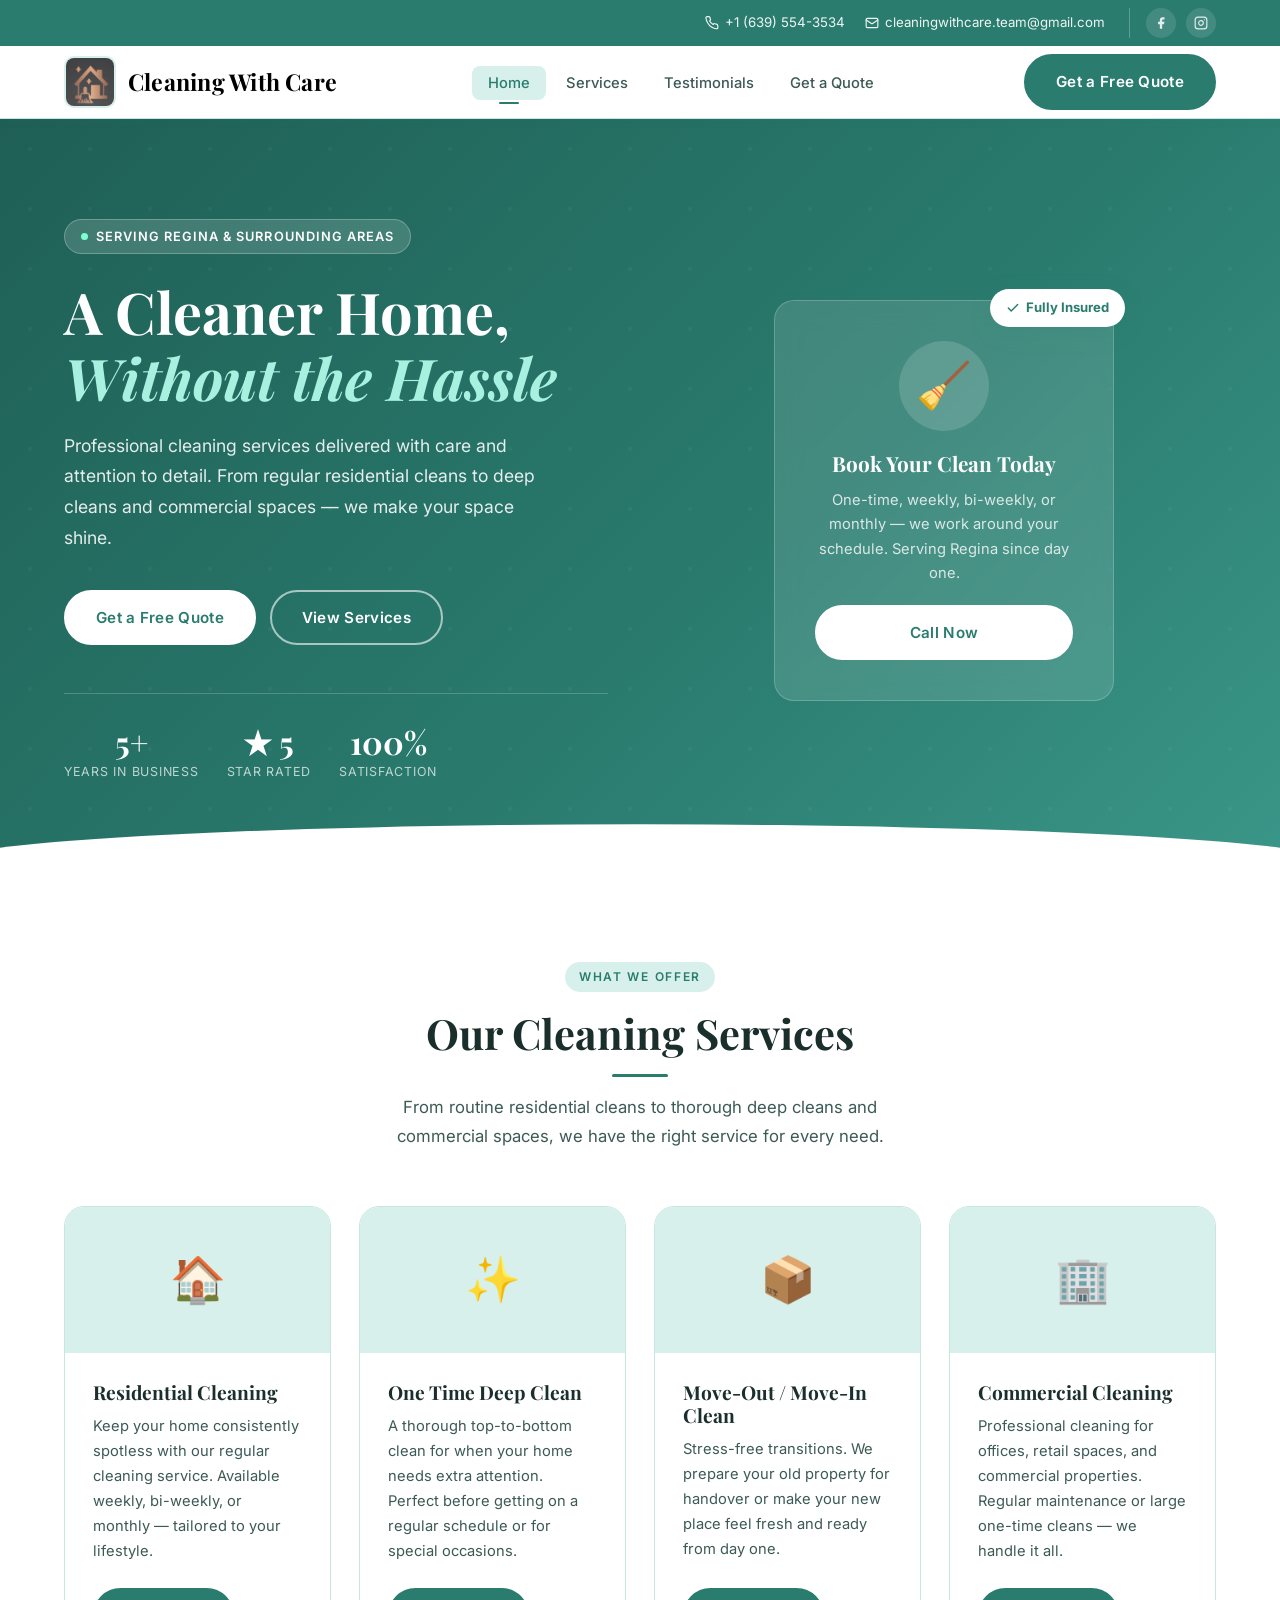
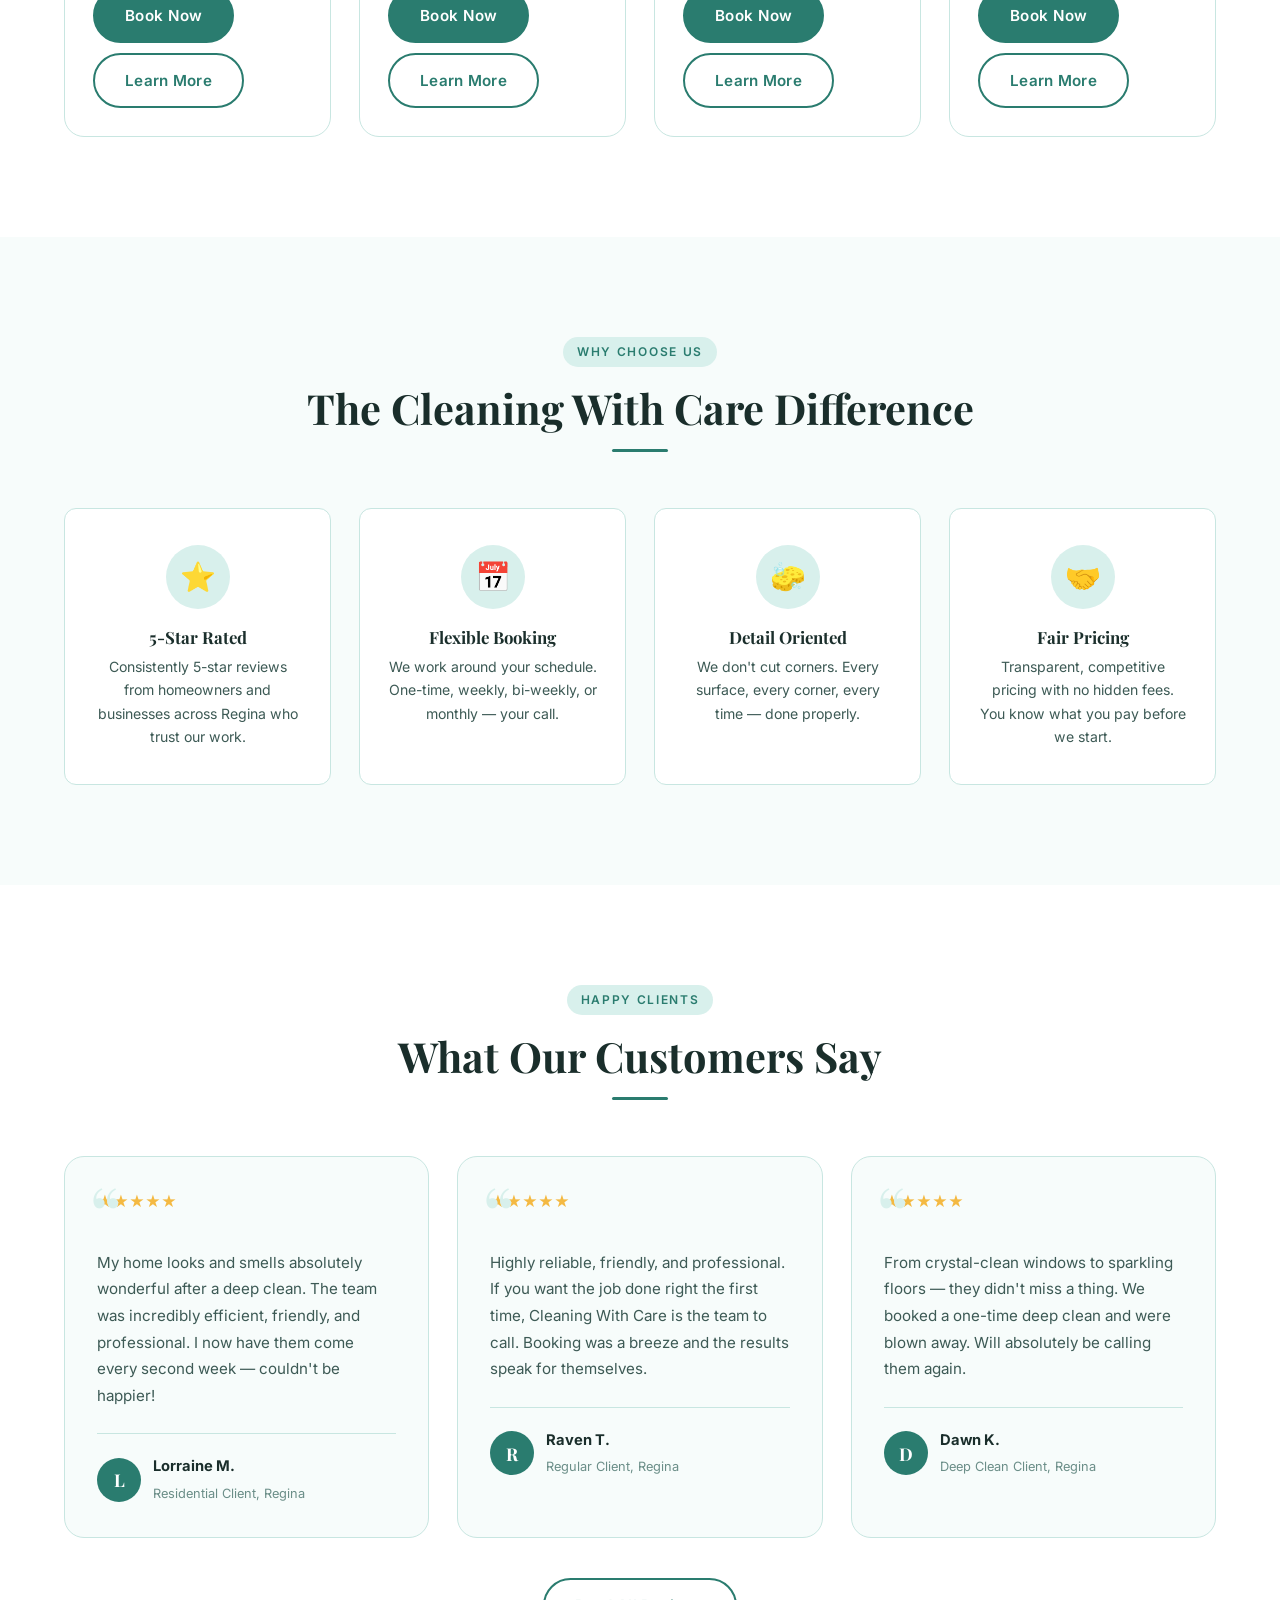
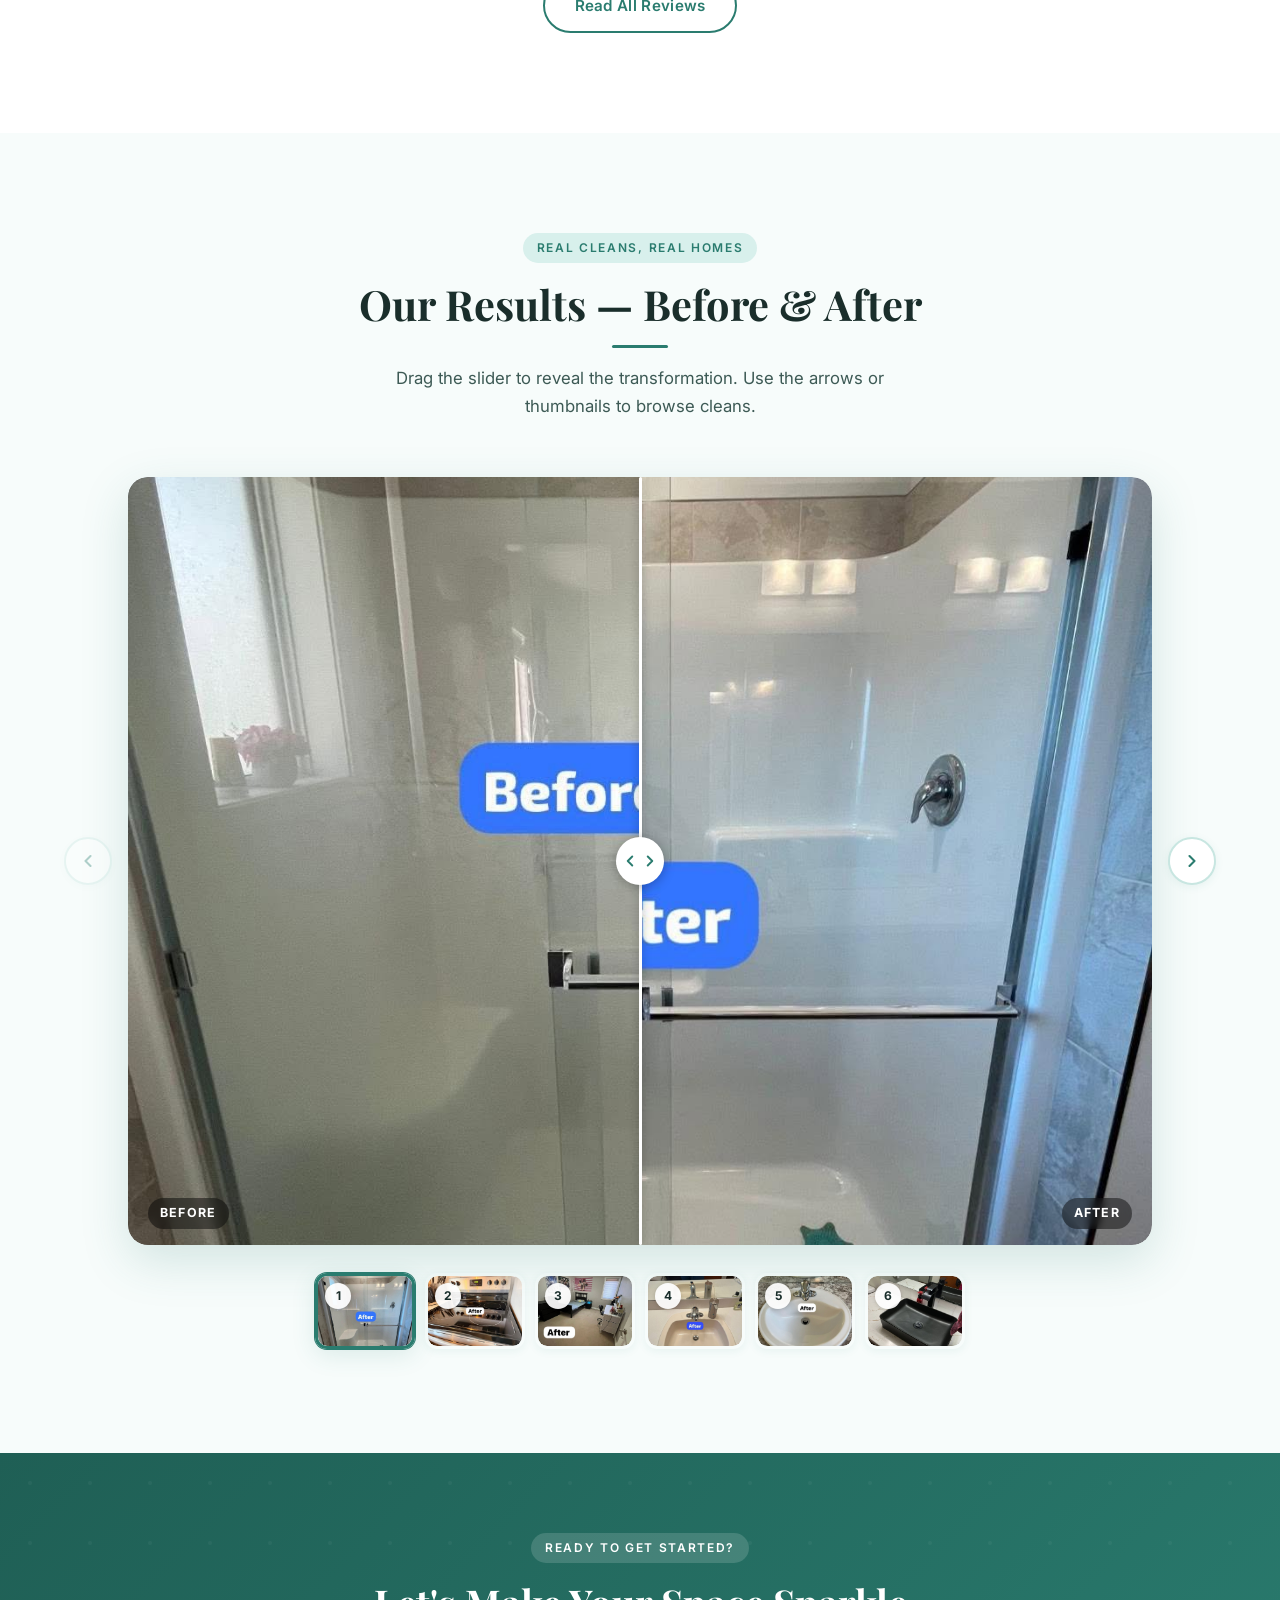
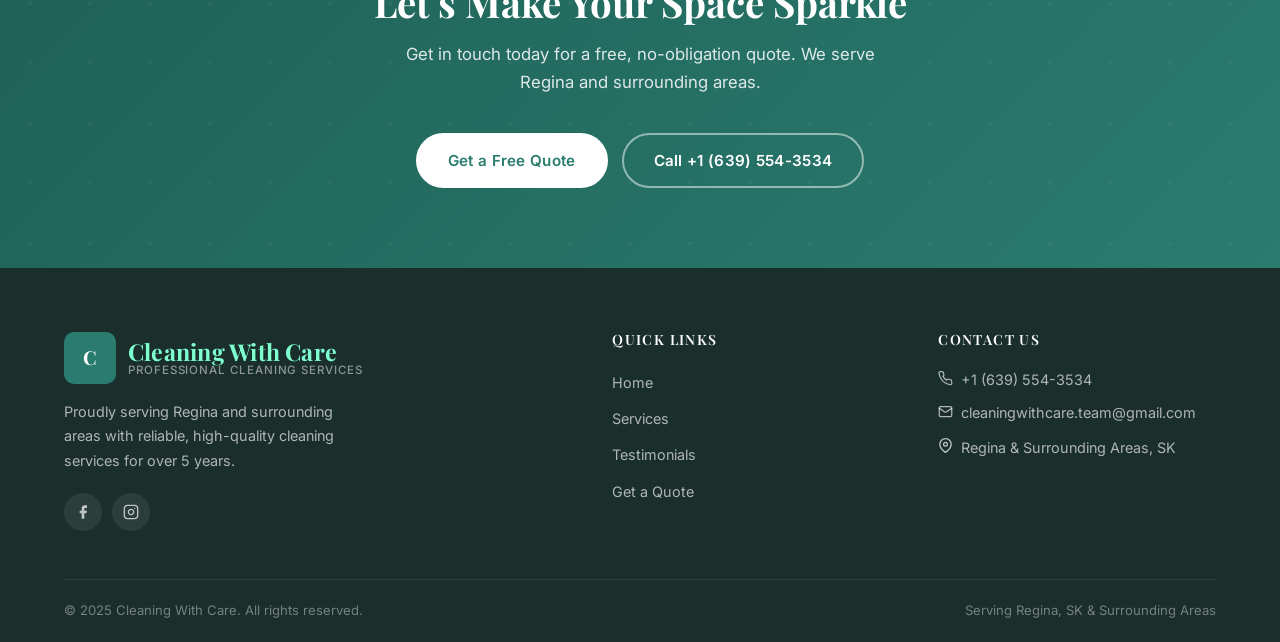
==== commit 412f6087: "Logo added, text in navbar changed, booking system done." ====
--- a/index.html
+++ b/index.html
@@ -61,10 +61,9 @@
         <a href="/" class="navbar-logo">
           <!-- Replace img src with your logo file once provided -->
           <!-- <img src="images/logo.png" alt="Cleaning With Care Logo" class="logo-img" /> -->
-          <div class="logo-placeholder" aria-hidden="true">C</div>
+          <img src="/img/Logo.png" alt="Cleaning With Care Logo" class="logo-img" />
           <div class="logo-text">
             <strong>Cleaning With Care</strong>
-            <span>Regina &amp; Surrounding Areas</span>
           </div>
         </a>
 
--- a/css/style.css
+++ b/css/style.css
@@ -261,9 +261,10 @@
 }
 .logo-text strong {
   font-family: var(--font-display);
-  font-size: 1.15rem;
-  color: var(--teal);
+  font-size: 1.45rem;
+  color: black;
   font-weight: 700;
+  letter-spacing: 0.01em;
 }
 .logo-text span {
   font-size: 0.72rem;
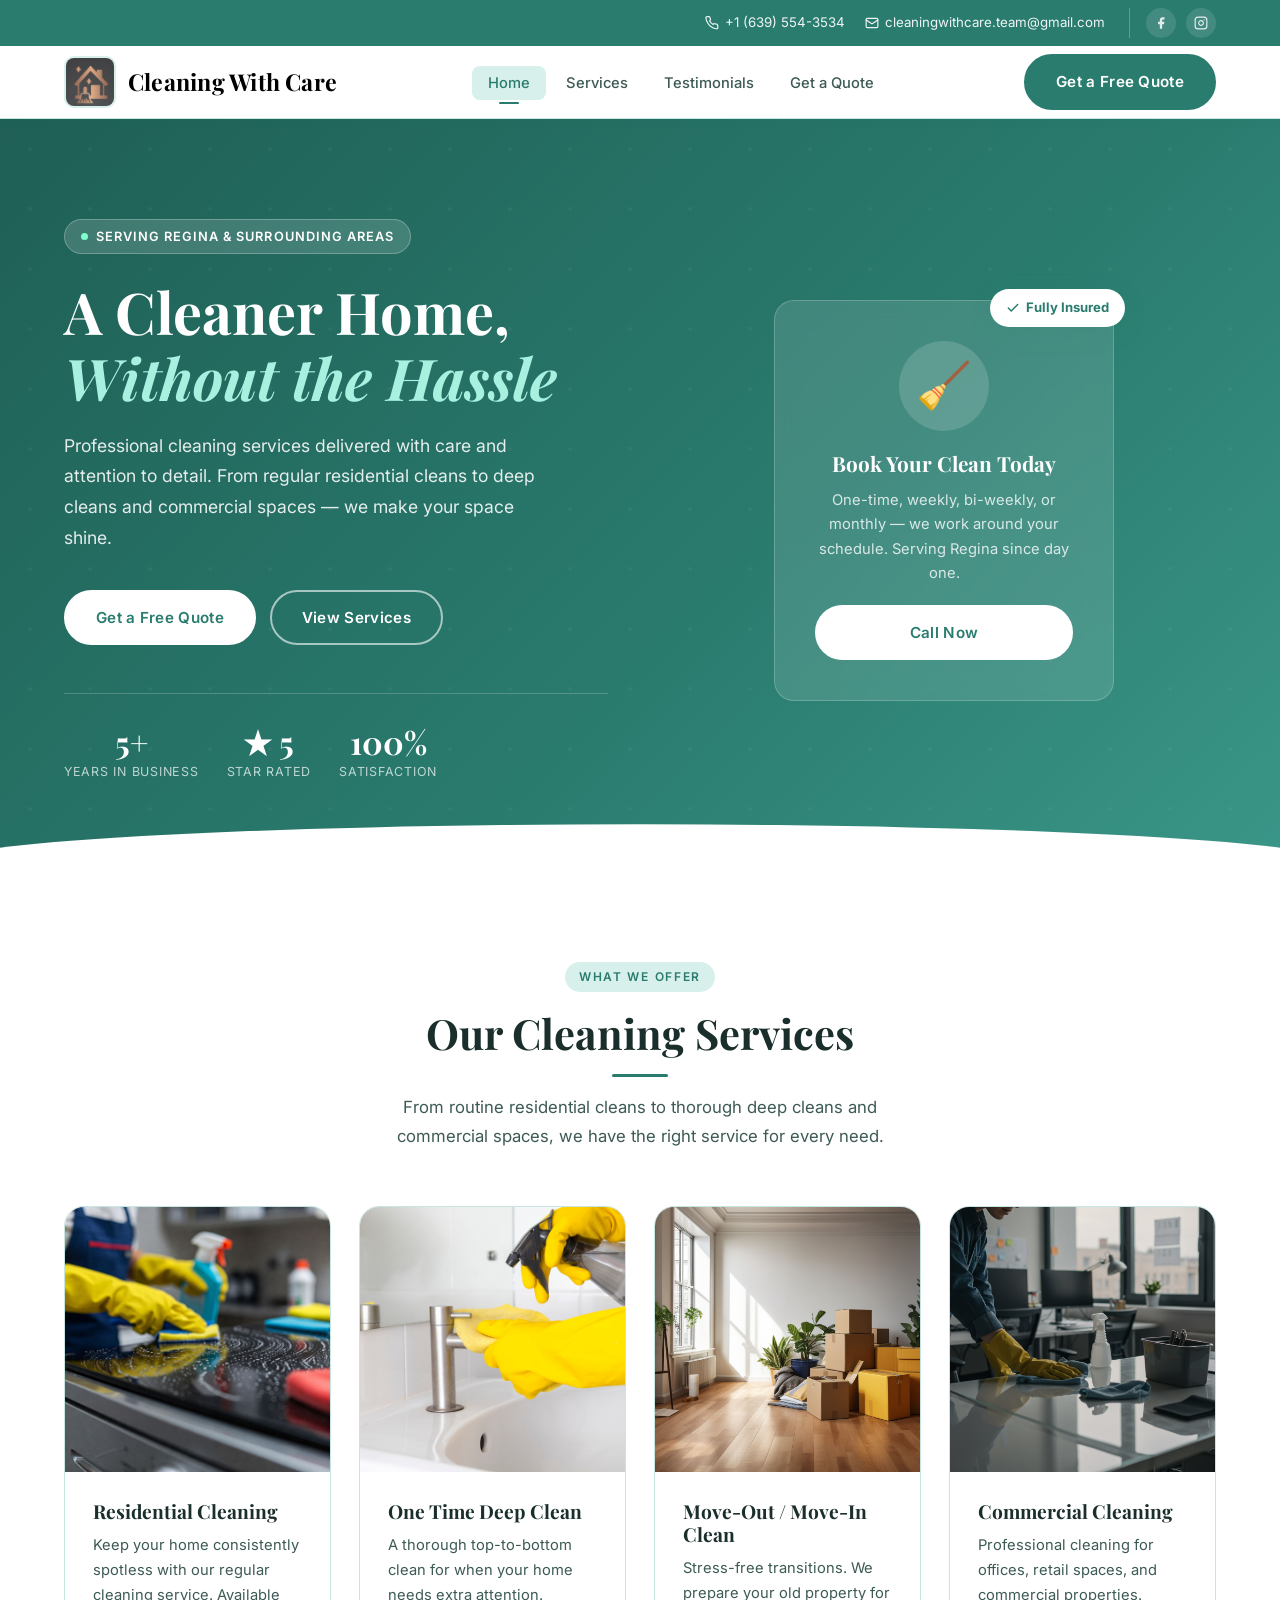
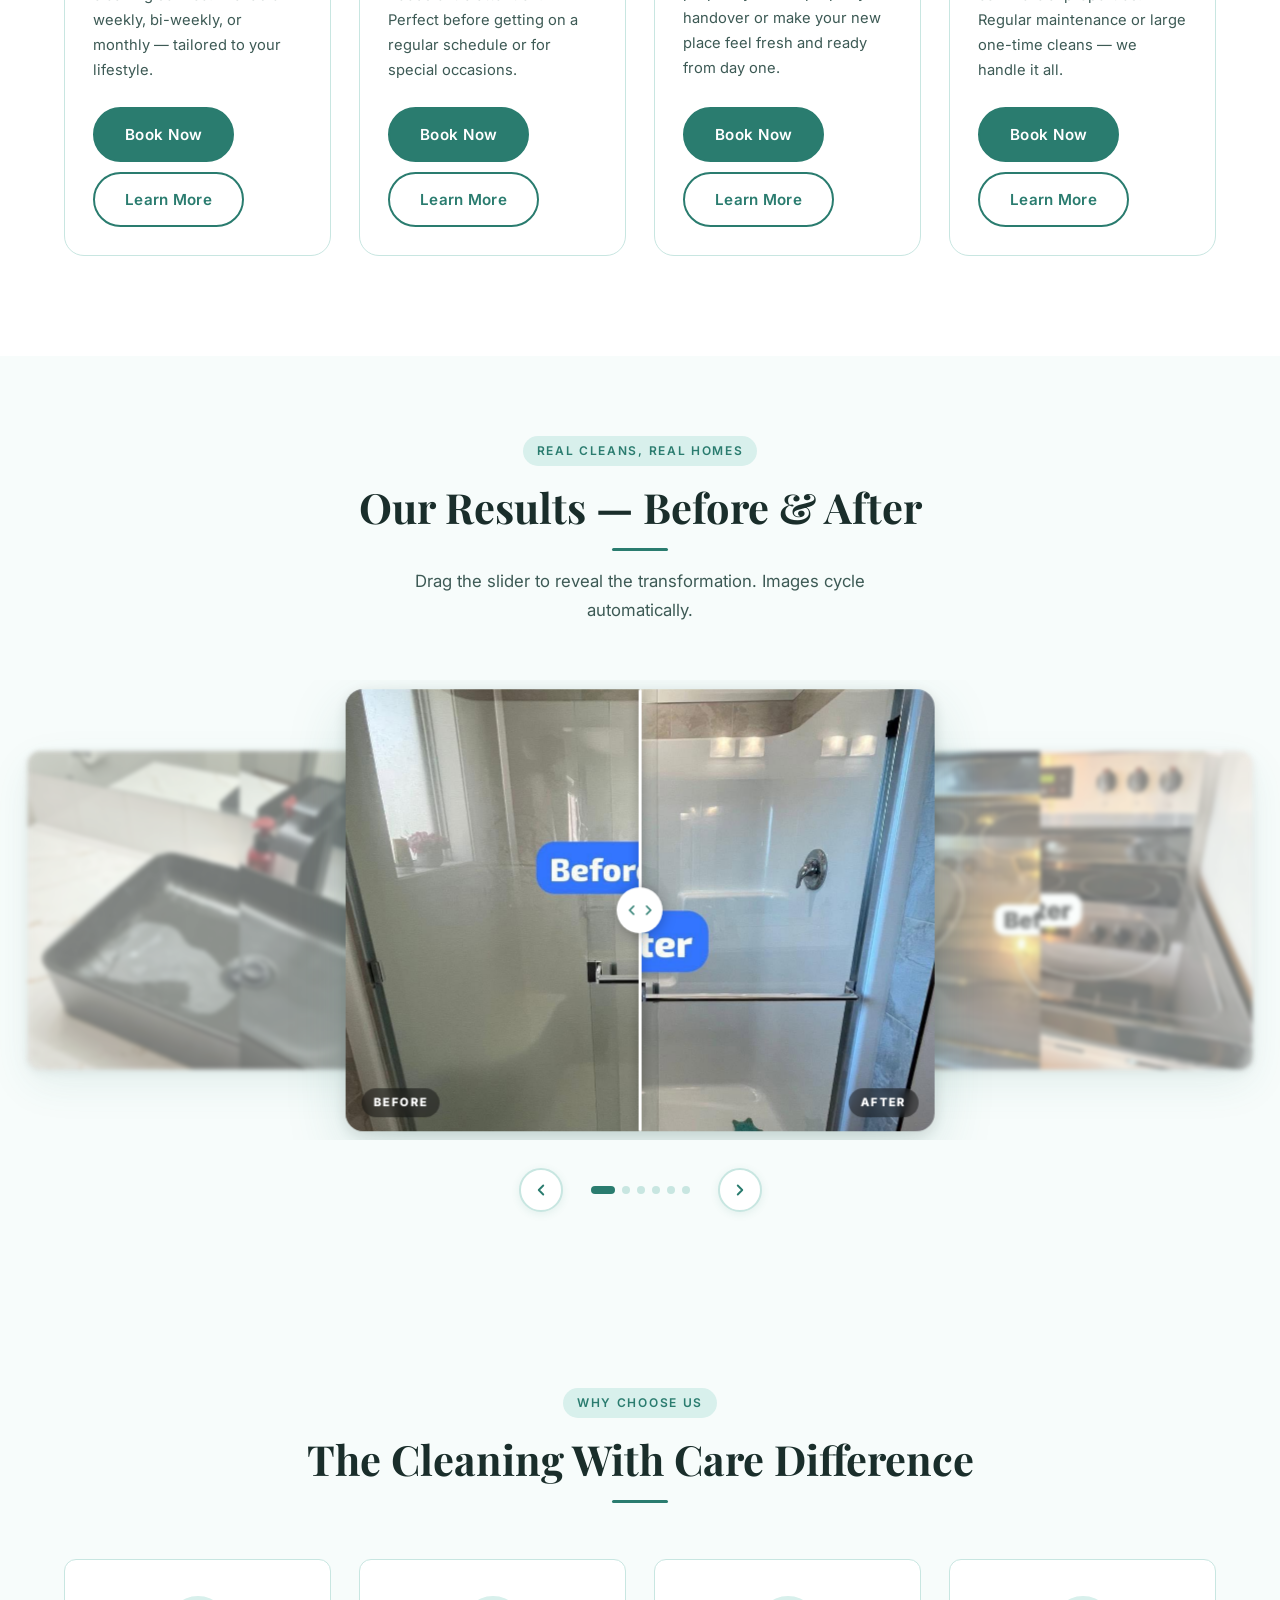
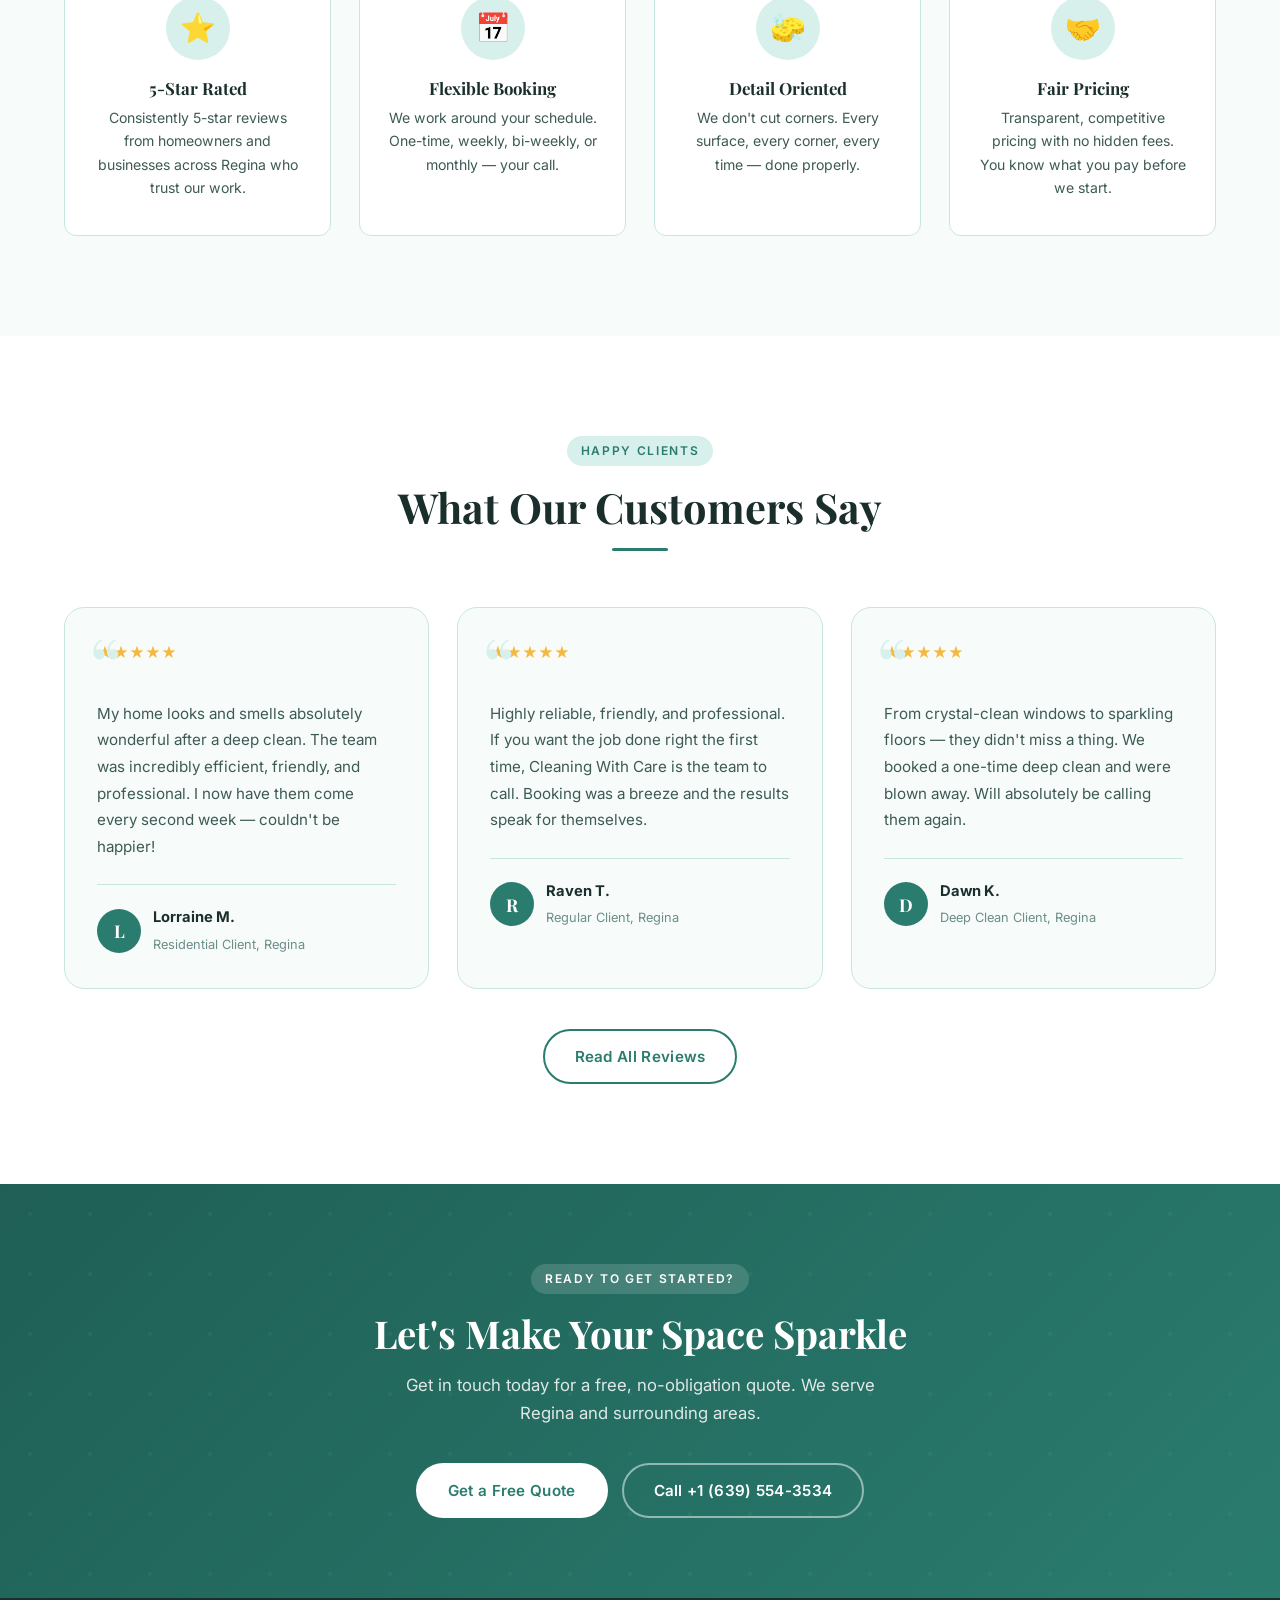
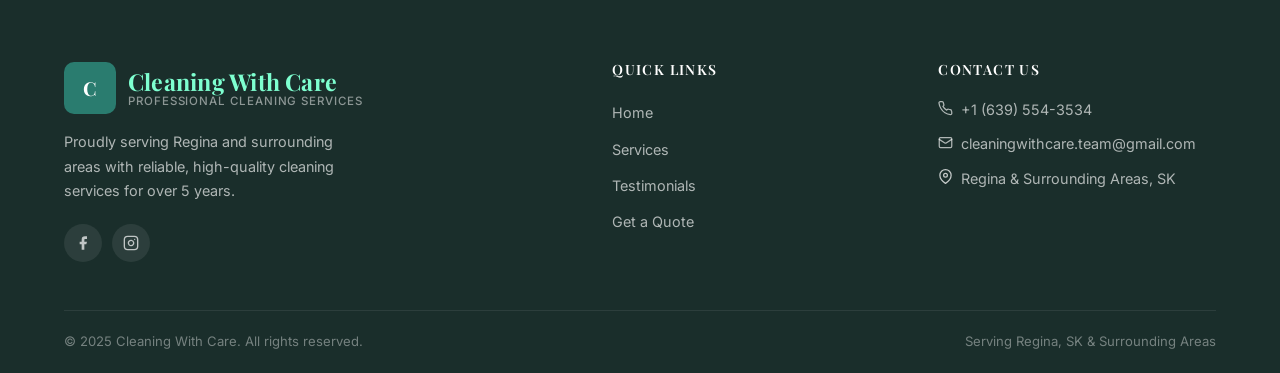
==== commit 375a1091: "Images added in Our cleaning services section, total four images. Made an automatically moving cover" ====
--- a/index.html
+++ b/index.html
@@ -210,7 +210,7 @@
 
           <!-- Residential -->
           <article class="service-card">
-            <div class="service-card-icon"><span>🏠</span></div>
+            <div class="service-card-icon"><img src="img/Residential-Cleaning.jpg" alt="Residential Cleaning" /></div>
             <div class="service-card-body">
               <h3>Residential Cleaning</h3>
               <p>Keep your home consistently spotless with our regular cleaning service. Available weekly, bi-weekly, or
@@ -225,7 +225,7 @@
 
           <!-- Deep Clean -->
           <article class="service-card">
-            <div class="service-card-icon"><span>✨</span></div>
+            <div class="service-card-icon"><img src="img/One-Time-Deep-Clean.jpg" alt="Deep Clean" /></div>
             <div class="service-card-body">
               <h3>One Time Deep Clean</h3>
               <p>A thorough top-to-bottom clean for when your home needs extra attention. Perfect before getting on a
@@ -240,7 +240,7 @@
 
           <!-- Move In/Out -->
           <article class="service-card">
-            <div class="service-card-icon"><span>📦</span></div>
+            <div class="service-card-icon"><img src="img/Move-Clean.jpg" alt="Move In Out Clean" /></div>
             <div class="service-card-body">
               <h3>Move-Out / Move-In Clean</h3>
               <p>Stress-free transitions. We prepare your old property for handover or make your new place feel fresh
@@ -255,7 +255,7 @@
 
           <!-- Commercial -->
           <article class="service-card">
-            <div class="service-card-icon"><span>🏢</span></div>
+            <div class="service-card-icon"><img src="img/Commercial-Cleaning.jpg" alt="Commercial Cleaning" /></div>
             <div class="service-card-body">
               <h3>Commercial Cleaning</h3>
               <p>Professional cleaning for offices, retail spaces, and commercial properties. Regular maintenance or
@@ -271,6 +271,229 @@
         </div>
       </div>
     </section>
+
+    <!-- ══════════════ RESULTS — BEFORE & AFTER ══════════════ -->
+    <section class="results-section" aria-labelledby="results-heading">
+      <div class="container">
+        <div class="section-header">
+          <span class="section-eyebrow">Real Cleans, Real Homes</span>
+          <h2 class="section-title" id="results-heading">Our Results — Before &amp; After</h2>
+          <div class="divider"></div>
+          <p class="section-subtitle" style="margin-top:16px;">
+            Drag the slider to reveal the transformation. Images cycle automatically.
+          </p>
+        </div>
+      </div>
+
+      <!-- Full-width coverflow track — intentionally outside .container -->
+      <div class="cf-viewport" aria-label="Before and after cleaning results carousel">
+
+        <div class="cf-track" id="cfTrack">
+
+          <!--
+        ═══ HOW TO ADD A NEW PAIR ═══
+        Copy one .cf-slide block below.
+        Update both img src paths.
+        The JS picks it up automatically — no JS edits needed.
+        Image tip: use landscape images, any size, same aspect ratio across all pairs.
+      -->
+
+          <!-- Slide 0 -->
+          <div class="cf-slide" data-index="0">
+            <div class="cf-pair">
+              <div class="cf-after">
+                <img src="img/after-1.jpg" alt="After cleaning result 1" draggable="false" />
+              </div>
+              <div class="cf-before">
+                <img src="img/before-1.jpg" alt="Before cleaning result 1" draggable="false" />
+              </div>
+              <div class="cf-handle" tabindex="-1" aria-hidden="true">
+                <div class="cf-handle-line"></div>
+                <div class="cf-handle-circle">
+                  <svg width="16" height="16" viewBox="0 0 24 24" fill="none" stroke="currentColor" stroke-width="2.5"
+                    stroke-linecap="round" stroke-linejoin="round">
+                    <polyline points="15 18 9 12 15 6" />
+                  </svg>
+                  <svg width="16" height="16" viewBox="0 0 24 24" fill="none" stroke="currentColor" stroke-width="2.5"
+                    stroke-linecap="round" stroke-linejoin="round">
+                    <polyline points="9 18 15 12 9 6" />
+                  </svg>
+                </div>
+              </div>
+              <div class="cf-labels" aria-hidden="true">
+                <span class="cf-label cf-label--before">Before</span>
+                <span class="cf-label cf-label--after">After</span>
+              </div>
+            </div>
+          </div>
+
+          <!-- Slide 1 -->
+          <div class="cf-slide" data-index="1">
+            <div class="cf-pair">
+              <div class="cf-after">
+                <img src="img/after-2.jpg" alt="After cleaning result 2" draggable="false" />
+              </div>
+              <div class="cf-before">
+                <img src="img/before-2.jpg" alt="Before cleaning result 2" draggable="false" />
+              </div>
+              <div class="cf-handle" tabindex="-1" aria-hidden="true">
+                <div class="cf-handle-line"></div>
+                <div class="cf-handle-circle">
+                  <svg width="16" height="16" viewBox="0 0 24 24" fill="none" stroke="currentColor" stroke-width="2.5"
+                    stroke-linecap="round" stroke-linejoin="round">
+                    <polyline points="15 18 9 12 15 6" />
+                  </svg>
+                  <svg width="16" height="16" viewBox="0 0 24 24" fill="none" stroke="currentColor" stroke-width="2.5"
+                    stroke-linecap="round" stroke-linejoin="round">
+                    <polyline points="9 18 15 12 9 6" />
+                  </svg>
+                </div>
+              </div>
+              <div class="cf-labels" aria-hidden="true">
+                <span class="cf-label cf-label--before">Before</span>
+                <span class="cf-label cf-label--after">After</span>
+              </div>
+            </div>
+          </div>
+
+          <!-- Slide 2 -->
+          <div class="cf-slide" data-index="2">
+            <div class="cf-pair">
+              <div class="cf-after">
+                <img src="img/after-3.jpg" alt="After cleaning result 3" draggable="false" />
+              </div>
+              <div class="cf-before">
+                <img src="img/before-3.jpg" alt="Before cleaning result 3" draggable="false" />
+              </div>
+              <div class="cf-handle" tabindex="-1" aria-hidden="true">
+                <div class="cf-handle-line"></div>
+                <div class="cf-handle-circle">
+                  <svg width="16" height="16" viewBox="0 0 24 24" fill="none" stroke="currentColor" stroke-width="2.5"
+                    stroke-linecap="round" stroke-linejoin="round">
+                    <polyline points="15 18 9 12 15 6" />
+                  </svg>
+                  <svg width="16" height="16" viewBox="0 0 24 24" fill="none" stroke="currentColor" stroke-width="2.5"
+                    stroke-linecap="round" stroke-linejoin="round">
+                    <polyline points="9 18 15 12 9 6" />
+                  </svg>
+                </div>
+              </div>
+              <div class="cf-labels" aria-hidden="true">
+                <span class="cf-label cf-label--before">Before</span>
+                <span class="cf-label cf-label--after">After</span>
+              </div>
+            </div>
+          </div>
+
+          <!-- Slide 3 -->
+          <div class="cf-slide" data-index="3">
+            <div class="cf-pair">
+              <div class="cf-after">
+                <img src="img/after-4.jpg" alt="After cleaning result 4" draggable="false" />
+              </div>
+              <div class="cf-before">
+                <img src="img/before-4.jpg" alt="Before cleaning result 4" draggable="false" />
+              </div>
+              <div class="cf-handle" tabindex="-1" aria-hidden="true">
+                <div class="cf-handle-line"></div>
+                <div class="cf-handle-circle">
+                  <svg width="16" height="16" viewBox="0 0 24 24" fill="none" stroke="currentColor" stroke-width="2.5"
+                    stroke-linecap="round" stroke-linejoin="round">
+                    <polyline points="15 18 9 12 15 6" />
+                  </svg>
+                  <svg width="16" height="16" viewBox="0 0 24 24" fill="none" stroke="currentColor" stroke-width="2.5"
+                    stroke-linecap="round" stroke-linejoin="round">
+                    <polyline points="9 18 15 12 9 6" />
+                  </svg>
+                </div>
+              </div>
+              <div class="cf-labels" aria-hidden="true">
+                <span class="cf-label cf-label--before">Before</span>
+                <span class="cf-label cf-label--after">After</span>
+              </div>
+            </div>
+          </div>
+
+          <!-- Slide 4 -->
+          <div class="cf-slide" data-index="4">
+            <div class="cf-pair">
+              <div class="cf-after">
+                <img src="img/after-5.jpg" alt="After cleaning result 5" draggable="false" />
+              </div>
+              <div class="cf-before">
+                <img src="img/before-5.jpg" alt="Before cleaning result 5" draggable="false" />
+              </div>
+              <div class="cf-handle" tabindex="-1" aria-hidden="true">
+                <div class="cf-handle-line"></div>
+                <div class="cf-handle-circle">
+                  <svg width="16" height="16" viewBox="0 0 24 24" fill="none" stroke="currentColor" stroke-width="2.5"
+                    stroke-linecap="round" stroke-linejoin="round">
+                    <polyline points="15 18 9 12 15 6" />
+                  </svg>
+                  <svg width="16" height="16" viewBox="0 0 24 24" fill="none" stroke="currentColor" stroke-width="2.5"
+                    stroke-linecap="round" stroke-linejoin="round">
+                    <polyline points="9 18 15 12 9 6" />
+                  </svg>
+                </div>
+              </div>
+              <div class="cf-labels" aria-hidden="true">
+                <span class="cf-label cf-label--before">Before</span>
+                <span class="cf-label cf-label--after">After</span>
+              </div>
+            </div>
+          </div>
+
+          <!-- Slide 5 -->
+          <div class="cf-slide" data-index="5">
+            <div class="cf-pair">
+              <div class="cf-after">
+                <img src="img/after-6.jpg" alt="After cleaning result 6" draggable="false" />
+              </div>
+              <div class="cf-before">
+                <img src="img/before-6.jpg" alt="Before cleaning result 6" draggable="false" />
+              </div>
+              <div class="cf-handle" tabindex="-1" aria-hidden="true">
+                <div class="cf-handle-line"></div>
+                <div class="cf-handle-circle">
+                  <svg width="16" height="16" viewBox="0 0 24 24" fill="none" stroke="currentColor" stroke-width="2.5"
+                    stroke-linecap="round" stroke-linejoin="round">
+                    <polyline points="15 18 9 12 15 6" />
+                  </svg>
+                  <svg width="16" height="16" viewBox="0 0 24 24" fill="none" stroke="currentColor" stroke-width="2.5"
+                    stroke-linecap="round" stroke-linejoin="round">
+                    <polyline points="9 18 15 12 9 6" />
+                  </svg>
+                </div>
+              </div>
+              <div class="cf-labels" aria-hidden="true">
+                <span class="cf-label cf-label--before">Before</span>
+                <span class="cf-label cf-label--after">After</span>
+              </div>
+            </div>
+          </div>
+
+        </div><!-- /cf-track -->
+      </div><!-- /cf-viewport -->
+
+      <!-- Bottom arrows -->
+      <div class="cf-controls">
+        <button class="cf-arrow cf-arrow--prev" id="cfPrev" aria-label="Previous result">
+          <svg width="18" height="18" viewBox="0 0 24 24" fill="none" stroke="currentColor" stroke-width="2.5"
+            stroke-linecap="round" stroke-linejoin="round">
+            <polyline points="15 18 9 12 15 6" />
+          </svg>
+        </button>
+        <div class="cf-dots" id="cfDots"></div>
+        <button class="cf-arrow cf-arrow--next" id="cfNext" aria-label="Next result">
+          <svg width="18" height="18" viewBox="0 0 24 24" fill="none" stroke="currentColor" stroke-width="2.5"
+            stroke-linecap="round" stroke-linejoin="round">
+            <polyline points="9 18 15 12 9 6" />
+          </svg>
+        </button>
+      </div>
+
+    </section>
+    <!-- ══════════════ END RESULTS ══════════════ -->
 
     <!-- ══════════════ WHY US ══════════════ -->
     <section class="why-us" aria-labelledby="why-heading">
@@ -367,254 +590,6 @@
         </div>
       </div>
     </section>
-
-    <!-- ══════════════ RESULTS — BEFORE & AFTER ══════════════ -->
-    <section class="results-section" aria-labelledby="results-heading">
-      <div class="container">
-        <div class="section-header">
-          <span class="section-eyebrow">Real Cleans, Real Homes</span>
-          <h2 class="section-title" id="results-heading">Our Results — Before &amp; After</h2>
-          <div class="divider"></div>
-          <p class="section-subtitle" style="margin-top:16px;">
-            Drag the slider to reveal the transformation. Use the arrows or thumbnails to browse cleans.
-          </p>
-        </div>
-
-        <!-- Main viewer -->
-        <div class="results-viewer">
-
-          <!-- Arrow: Previous -->
-          <button class="results-arrow results-arrow--prev" aria-label="Previous result">
-            <svg width="20" height="20" viewBox="0 0 24 24" fill="none" stroke="currentColor" stroke-width="2.5"
-              stroke-linecap="round" stroke-linejoin="round">
-              <polyline points="15 18 9 12 15 6" />
-            </svg>
-          </button>
-
-          <!-- Comparison stage -->
-          <div class="results-stage" aria-label="Before and after comparison">
-
-            <!--
-          ═══ HOW TO ADD / REPLACE A PAIR ═══
-          Copy one full .results-pair block below.
-          Set data-index to the next number (0-based).
-          Replace the img src values:
-            before: img/before-N.jpg
-            after:  img/after-N.jpg
-          Replace the data-label on the thumb-item too.
-          Resize images to 1200×900px before adding them.
-        -->
-
-            <!-- Pair 0 -->
-            <div class="results-pair active" data-index="0">
-              <div class="rp-after">
-                <img src="/img/After-shower.jpg" alt="After cleaning — result 1" draggable="false" />
-              </div>
-              <div class="rp-before">
-                <img src="/img/Before-shower.jpg" alt="Before cleaning — result 1" draggable="false" />
-              </div>
-              <div class="rp-handle" role="slider" aria-label="Drag to compare before and after" aria-valuemin="0"
-                aria-valuemax="100" aria-valuenow="50" tabindex="0">
-                <div class="rp-handle-line"></div>
-                <div class="rp-handle-circle">
-                  <svg width="18" height="18" viewBox="0 0 24 24" fill="none" stroke="currentColor" stroke-width="2.5"
-                    stroke-linecap="round" stroke-linejoin="round">
-                    <polyline points="15 18 9 12 15 6" />
-                  </svg>
-                  <svg width="18" height="18" viewBox="0 0 24 24" fill="none" stroke="currentColor" stroke-width="2.5"
-                    stroke-linecap="round" stroke-linejoin="round">
-                    <polyline points="9 18 15 12 9 6" />
-                  </svg>
-                </div>
-              </div>
-              <div class="rp-labels" aria-hidden="true">
-                <span class="rp-label rp-label--before">Before</span>
-                <span class="rp-label rp-label--after">After</span>
-              </div>
-            </div>
-
-            <!-- Pair 1 -->
-            <div class="results-pair" data-index="1">
-              <div class="rp-after">
-                <img src="/img/After-stove.jpg" alt="After cleaning — result 2" draggable="false" />
-              </div>
-              <div class="rp-before">
-                <img src="/img/Before-stove.jpg" alt="Before cleaning — result 2" draggable="false" />
-              </div>
-              <div class="rp-handle" role="slider" aria-label="Drag to compare before and after" aria-valuemin="0"
-                aria-valuemax="100" aria-valuenow="50" tabindex="0">
-                <div class="rp-handle-line"></div>
-                <div class="rp-handle-circle">
-                  <svg width="18" height="18" viewBox="0 0 24 24" fill="none" stroke="currentColor" stroke-width="2.5"
-                    stroke-linecap="round" stroke-linejoin="round">
-                    <polyline points="15 18 9 12 15 6" />
-                  </svg>
-                  <svg width="18" height="18" viewBox="0 0 24 24" fill="none" stroke="currentColor" stroke-width="2.5"
-                    stroke-linecap="round" stroke-linejoin="round">
-                    <polyline points="9 18 15 12 9 6" />
-                  </svg>
-                </div>
-              </div>
-              <div class="rp-labels" aria-hidden="true">
-                <span class="rp-label rp-label--before">Before</span>
-                <span class="rp-label rp-label--after">After</span>
-              </div>
-            </div>
-
-            <!-- Pair 2 -->
-            <div class="results-pair" data-index="2">
-              <div class="rp-after">
-                <img src="/img/Room-after.jpg" alt="After cleaning — result 3" draggable="false" />
-              </div>
-              <div class="rp-before">
-                <img src="/img/Room-before.jpg" alt="Before cleaning — result 3" draggable="false" />
-              </div>
-              <div class="rp-handle" role="slider" aria-label="Drag to compare before and after" aria-valuemin="0"
-                aria-valuemax="100" aria-valuenow="50" tabindex="0">
-                <div class="rp-handle-line"></div>
-                <div class="rp-handle-circle">
-                  <svg width="18" height="18" viewBox="0 0 24 24" fill="none" stroke="currentColor" stroke-width="2.5"
-                    stroke-linecap="round" stroke-linejoin="round">
-                    <polyline points="15 18 9 12 15 6" />
-                  </svg>
-                  <svg width="18" height="18" viewBox="0 0 24 24" fill="none" stroke="currentColor" stroke-width="2.5"
-                    stroke-linecap="round" stroke-linejoin="round">
-                    <polyline points="9 18 15 12 9 6" />
-                  </svg>
-                </div>
-              </div>
-              <div class="rp-labels" aria-hidden="true">
-                <span class="rp-label rp-label--before">Before</span>
-                <span class="rp-label rp-label--after">After</span>
-              </div>
-            </div>
-
-            <!-- Pair 3 -->
-            <div class="results-pair" data-index="3">
-              <div class="rp-after">
-                <img src="/img/Sink-after.jpg" alt="After cleaning — result 4" draggable="false" />
-              </div>
-              <div class="rp-before">
-                <img src="/img/Sink-before.jpg" alt="Before cleaning — result 4" draggable="false" />
-              </div>
-              <div class="rp-handle" role="slider" aria-label="Drag to compare before and after" aria-valuemin="0"
-                aria-valuemax="100" aria-valuenow="50" tabindex="0">
-                <div class="rp-handle-line"></div>
-                <div class="rp-handle-circle">
-                  <svg width="18" height="18" viewBox="0 0 24 24" fill="none" stroke="currentColor" stroke-width="2.5"
-                    stroke-linecap="round" stroke-linejoin="round">
-                    <polyline points="15 18 9 12 15 6" />
-                  </svg>
-                  <svg width="18" height="18" viewBox="0 0 24 24" fill="none" stroke="currentColor" stroke-width="2.5"
-                    stroke-linecap="round" stroke-linejoin="round">
-                    <polyline points="9 18 15 12 9 6" />
-                  </svg>
-                </div>
-              </div>
-              <div class="rp-labels" aria-hidden="true">
-                <span class="rp-label rp-label--before">Before</span>
-                <span class="rp-label rp-label--after">After</span>
-              </div>
-            </div>
-
-            <!-- Pair 4 -->
-            <div class="results-pair" data-index="4">
-              <div class="rp-after">
-                <img src="/img/Sink2-after.jpg" alt="After cleaning — result 5" draggable="false" />
-              </div>
-              <div class="rp-before">
-                <img src="/img/Sink2-before.jpg" alt="Before cleaning — result 5" draggable="false" />
-              </div>
-              <div class="rp-handle" role="slider" aria-label="Drag to compare before and after" aria-valuemin="0"
-                aria-valuemax="100" aria-valuenow="50" tabindex="0">
-                <div class="rp-handle-line"></div>
-                <div class="rp-handle-circle">
-                  <svg width="18" height="18" viewBox="0 0 24 24" fill="none" stroke="currentColor" stroke-width="2.5"
-                    stroke-linecap="round" stroke-linejoin="round">
-                    <polyline points="15 18 9 12 15 6" />
-                  </svg>
-                  <svg width="18" height="18" viewBox="0 0 24 24" fill="none" stroke="currentColor" stroke-width="2.5"
-                    stroke-linecap="round" stroke-linejoin="round">
-                    <polyline points="9 18 15 12 9 6" />
-                  </svg>
-                </div>
-              </div>
-              <div class="rp-labels" aria-hidden="true">
-                <span class="rp-label rp-label--before">Before</span>
-                <span class="rp-label rp-label--after">After</span>
-              </div>
-            </div>
-
-            <!-- Pair 5 -->
-            <div class="results-pair" data-index="5">
-              <div class="rp-after">
-                <img src="/img/Sink3-after.jpg" alt="After cleaning — result 6" draggable="false" />
-              </div>
-              <div class="rp-before">
-                <img src="/img/Sink3-before.jpg" alt="Before cleaning — result 6" draggable="false" />
-              </div>
-              <div class="rp-handle" role="slider" aria-label="Drag to compare before and after" aria-valuemin="0"
-                aria-valuemax="100" aria-valuenow="50" tabindex="0">
-                <div class="rp-handle-line"></div>
-                <div class="rp-handle-circle">
-                  <svg width="18" height="18" viewBox="0 0 24 24" fill="none" stroke="currentColor" stroke-width="2.5"
-                    stroke-linecap="round" stroke-linejoin="round">
-                    <polyline points="15 18 9 12 15 6" />
-                  </svg>
-                  <svg width="18" height="18" viewBox="0 0 24 24" fill="none" stroke="currentColor" stroke-width="2.5"
-                    stroke-linecap="round" stroke-linejoin="round">
-                    <polyline points="9 18 15 12 9 6" />
-                  </svg>
-                </div>
-              </div>
-              <div class="rp-labels" aria-hidden="true">
-                <span class="rp-label rp-label--before">Before</span>
-                <span class="rp-label rp-label--after">After</span>
-              </div>
-            </div>
-
-          </div><!-- /results-stage -->
-
-          <!-- Arrow: Next -->
-          <button class="results-arrow results-arrow--next" aria-label="Next result">
-            <svg width="20" height="20" viewBox="0 0 24 24" fill="none" stroke="currentColor" stroke-width="2.5"
-              stroke-linecap="round" stroke-linejoin="round">
-              <polyline points="9 18 15 12 9 6" />
-            </svg>
-          </button>
-        </div><!-- /results-viewer -->
-
-        <!-- Thumbnail strip -->
-        <div class="results-thumbs" role="tablist" aria-label="Select a before and after result">
-          <button class="thumb-item active" role="tab" aria-selected="true" data-target="0" data-badge="1"
-            aria-label="Result 1">
-            <img src="/img/After-shower.jpg" alt="" />
-          </button>
-          <button class="thumb-item" role="tab" aria-selected="false" data-target="1" data-badge="2"
-            aria-label="Result 2">
-            <img src="/img/After-stove.jpg" alt="" />
-          </button>
-          <button class="thumb-item" role="tab" aria-selected="false" data-target="2" data-badge="3"
-            aria-label="Result 3">
-            <img src="/img/Room-after.jpg" alt="" />
-          </button>
-          <button class="thumb-item" role="tab" aria-selected="false" data-target="3" data-badge="4"
-            aria-label="Result 4">
-            <img src="/img/Sink-after.jpg" alt="" />
-          </button>
-          <button class="thumb-item" role="tab" aria-selected="false" data-target="4" data-badge="5"
-            aria-label="Result 5">
-            <img src="/img/Sink2-after.jpg" alt="" />
-          </button>
-          <button class="thumb-item" role="tab" aria-selected="false" data-target="5" data-badge="6"
-            aria-label="Result 6">
-            <img src="/img/Sink3-after.jpg" alt="" />
-          </button>
-        </div>
-
-      </div>
-    </section>
-    <!-- ══════════════ END RESULTS ══════════════ -->
 
     <!-- ══════════════ CTA BAND ══════════════ -->
     <section class="cta-band" aria-labelledby="cta-heading">
@@ -721,6 +696,315 @@
   </footer>
 
   <script src="js/main.js"></script>
+  <script>
+    /* ============================================
+       COVERFLOW v3 — transform-only infinite loop
+       No width transitions. No clone flashing.
+       Positions every slide with translateX+scale.
+       ============================================ */
+    (function () {
+
+      var track = document.getElementById('cfTrack');
+      if (!track) return;
+
+      var prevBtn = document.getElementById('cfPrev');
+      var nextBtn = document.getElementById('cfNext');
+      var dotsWrap = document.getElementById('cfDots');
+
+      var slides = Array.from(track.querySelectorAll('.cf-slide'));
+      var N = slides.length;   /* total real slides */
+      var cur = 0;               /* current real index 0..N-1 */
+
+      /* ── Auto-play config ── */
+      var AUTO_MS = 4200;
+      var ADMIRE_MS = 3000;
+      var autoTimer = null;
+      var admireTimer = null;
+
+      /* ── Dots ── */
+      var dots = [];
+      if (dotsWrap) {
+        dotsWrap.innerHTML = '';
+        slides.forEach(function (_, i) {
+          var d = document.createElement('button');
+          d.className = 'cf-dot';
+          d.setAttribute('aria-label', 'Result ' + (i + 1));
+          d.addEventListener('click', function () { goTo(i, true); });
+          dotsWrap.appendChild(d);
+          dots.push(d);
+        });
+      }
+
+      /* ════════════════════════════════════════════
+         LAYOUT ENGINE
+         Every slide is positioned with:
+           translateX  — horizontal offset from center
+           translateY(-50%) — vertical centering (top:50%)
+           scale       — size relative to center
+           filter      — blur for non-center slides
+           opacity     — fade for far slides
+    
+         We never change slide WIDTH during animation.
+         Only transforms — so the GPU handles it all.
+      ════════════════════════════════════════════ */
+
+      function getSlideWidth() {
+        var vw = window.innerWidth;
+        if (vw <= 480) return Math.round(vw * 0.86);          /* ~335px on iPhone 14 */
+        if (vw <= 768) return Math.round(Math.min(vw * 0.78, 500));
+        return Math.min(vw * 0.46, 620);
+      }
+
+      function getSpacing() {
+        var vw = window.innerWidth;
+        if (vw <= 480) return Math.round(vw * 0.68);   /* side slides peek ~60px on screen */
+        if (vw <= 768) return Math.round(getSlideWidth() * 0.60);
+        return getSlideWidth() * 0.68;
+      }
+
+      function positionSlides(animated) {
+        var w = getSlideWidth();
+        var sp = getSpacing();
+
+        /* Set base width once (no transition on width) */
+        slides.forEach(function (slide) {
+          slide.style.width = w + 'px';
+          slide.style.transition = '';        /* clear inline override — CSS handles it */
+          if (!animated) slide.classList.add('cf-no-transition');
+        });
+        if (!animated) void track.offsetHeight; /* commit the suppressed state before transforms */
+
+        slides.forEach(function (slide, i) {
+          /* Signed distance from current, wrapped for infinite feel */
+          var raw = i - cur;
+          /* Wrap: choose the shortest path around the circle */
+          var dist = raw;
+          if (dist > N / 2) dist -= N;
+          if (dist < -N / 2) dist += N;
+
+          /* Only show center (0) and immediate neighbours (±1) */
+          var visible = Math.abs(dist) <= 1;
+
+          var tx, scale, blur, opacity;
+
+          if (dist === 0) {
+            tx = 0;
+            scale = 1;
+            blur = 0;
+            opacity = 1;
+          } else if (dist === 1 || dist === -1) {
+            tx = dist * sp;
+            scale = 0.72;
+            blur = 3;
+            opacity = 0.55;
+          } else {
+            /* Hidden — park it off to the correct side invisibly */
+            tx = dist * sp;
+            scale = 0.5;
+            blur = 8;
+            opacity = 0;
+          }
+
+          slide.style.transform = 'translateX(calc(-50% + ' + tx + 'px)) translateY(-50%) scale(' + scale + ')';
+          slide.style.filter = blur > 0 ? 'blur(' + blur + 'px)' : 'none';
+          slide.style.opacity = opacity;
+          slide.style.zIndex = dist === 0 ? 10 : (Math.abs(dist) === 1 ? 5 : 1);
+          slide.style.pointerEvents = visible ? 'auto' : 'none';
+
+          slide.classList.toggle('cf-active', dist === 0);
+          slide.classList.toggle('cf-side-1', Math.abs(dist) === 1);
+        });
+
+        if (!animated) {
+          void track.offsetHeight; /* commit transforms before re-enabling transitions */
+          slides.forEach(function (slide) { slide.classList.remove('cf-no-transition'); });
+        }
+
+        /* Update dots */
+
+        dots.forEach(function (d, i) { d.classList.toggle('active', i === cur); });
+
+        /* Update comparison handles width after layout */
+        setTimeout(function () {
+          slides.forEach(function (slide) { syncHandleWidth(slide); });
+        }, 20);
+      }
+
+      /* ── Navigate ── */
+      function goTo(idx, userTriggered) {
+        /* Wrap index */
+        cur = ((idx % N) + N) % N;
+        /* Reset handles on slides that are moving away */
+        slides.forEach(function (slide, i) {
+          if (i !== cur) resetHandle(slide);
+        });
+        positionSlides(true);
+        if (userTriggered) {
+          stopAuto();
+          clearTimeout(admireTimer);
+          admireTimer = setTimeout(startAuto, ADMIRE_MS);
+        }
+      }
+
+      /* ── Auto-play ── */
+      function startAuto() {
+        clearInterval(autoTimer);
+        autoTimer = setInterval(function () { goTo(cur + 1, false); }, AUTO_MS);
+      }
+      function stopAuto() { clearInterval(autoTimer); }
+
+      /* ── Arrows ── */
+      if (prevBtn) prevBtn.addEventListener('click', function () { goTo(cur - 1, true); });
+      if (nextBtn) nextBtn.addEventListener('click', function () { goTo(cur + 1, true); });
+
+      /* ── Click side slide to navigate ── */
+      slides.forEach(function (slide, i) {
+        slide.addEventListener('click', function () {
+          if (i !== cur) goTo(i, true);
+        });
+      });
+
+      /* ── Swipe ── */
+      var swipeX = 0, swipeY = 0, swipeMoved = false, swipeLocked = false;
+      track.addEventListener('touchstart', function (e) {
+        swipeX = e.touches[0].clientX;
+        swipeY = e.touches[0].clientY;
+        swipeMoved = false;
+        swipeLocked = false;
+      }, { passive: true });
+      track.addEventListener('touchmove', function (e) {
+        var dx = e.touches[0].clientX - swipeX;
+        var dy = e.touches[0].clientY - swipeY;
+        if (!swipeLocked) {
+          if (Math.abs(dy) > Math.abs(dx) + 5) { swipeLocked = true; return; }
+          if (Math.abs(dx) > 8) swipeMoved = true;
+        }
+      }, { passive: true });
+      track.addEventListener('touchend', function (e) {
+        if (swipeLocked || !swipeMoved) return;
+        var dx = e.changedTouches[0].clientX - swipeX;
+        if (Math.abs(dx) > 36) goTo(dx < 0 ? cur + 1 : cur - 1, true);
+      });
+
+      /* ════════════════════════════════════════
+         BEFORE / AFTER COMPARISON SLIDER
+      ════════════════════════════════════════ */
+
+      function syncHandleWidth(slide) {
+        var pair = slide.querySelector('.cf-pair');
+        var before = slide.querySelector('.cf-before');
+        var img = before ? before.querySelector('img') : null;
+        if (!pair || !img) return;
+        var pct = parseFloat(before.style.width || '50');
+        before.style.width = pct + '%';
+        img.style.width = pair.offsetWidth + 'px';
+      }
+
+      function resetHandle(slide) {
+        var before = slide.querySelector('.cf-before');
+        var handle = slide.querySelector('.cf-handle');
+        var pair = slide.querySelector('.cf-pair');
+        if (!before || !handle || !pair) return;
+        before.style.width = '50%';
+        handle.style.left = '50%';
+        var img = before.querySelector('img');
+        if (img) img.style.width = pair.offsetWidth + 'px';
+      }
+
+      function initComparison(slide) {
+        var pair = slide.querySelector('.cf-pair');
+        var before = slide.querySelector('.cf-before');
+        var handle = slide.querySelector('.cf-handle');
+        if (!pair || !before || !handle) return;
+
+        var dragging = false;
+
+        function applyPct(pct) {
+          pct = Math.max(2, Math.min(98, pct));
+          before.style.width = pct + '%';
+          handle.style.left = pct + '%';
+          var img = before.querySelector('img');
+          if (img) img.style.width = pair.offsetWidth + 'px';
+        }
+
+        function fromClientX(cx) {
+          var r = pair.getBoundingClientRect();
+          return ((cx - r.left) / r.width) * 100;
+        }
+
+        function startDrag() {
+          dragging = true;
+          handle.classList.add('dragging');
+          stopAuto();
+        }
+        function endDrag() {
+          if (!dragging) return;
+          dragging = false;
+          handle.classList.remove('dragging');
+          clearTimeout(admireTimer);
+          admireTimer = setTimeout(startAuto, ADMIRE_MS);
+        }
+
+        /* Mouse */
+        pair.addEventListener('mousedown', function (e) {
+          if (!slide.classList.contains('cf-active')) return;
+          startDrag();
+          applyPct(fromClientX(e.clientX));
+          e.preventDefault();
+        });
+        document.addEventListener('mousemove', function (e) {
+          if (!dragging) return;
+          applyPct(fromClientX(e.clientX));
+        });
+        document.addEventListener('mouseup', function () { endDrag(); });
+
+        /* Touch — only near handle */
+        pair.addEventListener('touchstart', function (e) {
+          if (!slide.classList.contains('cf-active')) return;
+          var t = e.touches[0];
+          var r = pair.getBoundingClientRect();
+          var hx = parseFloat(handle.style.left || '50') / 100 * r.width;
+          if (Math.abs(t.clientX - r.left - hx) > 60) return;
+          startDrag();
+          applyPct(fromClientX(t.clientX));
+          e.preventDefault();
+          e.stopPropagation();
+        }, { passive: false });
+
+        pair.addEventListener('touchmove', function (e) {
+          if (!dragging) return;
+          applyPct(fromClientX(e.touches[0].clientX));
+          e.preventDefault();
+          e.stopPropagation();
+        }, { passive: false });
+
+        pair.addEventListener('touchend', function () { endDrag(); });
+
+        applyPct(50);
+      }
+
+      /* ── Resize ── */
+      var resizeTimer;
+      window.addEventListener('resize', function () {
+        clearTimeout(resizeTimer);
+        resizeTimer = setTimeout(function () {
+          positionSlides(false);
+        }, 80);
+      });
+
+      /* ── Init ── */
+      slides.forEach(initComparison);
+      /* First paint: no animation */
+      positionSlides(false);
+      /* Tiny delay so browser has painted before we enable transitions */
+      setTimeout(function () {
+        positionSlides(false); /* re-measure after paint */
+        startAuto();
+      }, 100);
+
+    })();
+    /* ══ END COVERFLOW v3 ══ */
+  </script>
 </body>
 
 </html>
--- a/css/style.css
+++ b/css/style.css
@@ -6,30 +6,39 @@
 @import url('https://fonts.googleapis.com/css2?family=Playfair+Display:wght@600;700&family=Inter:wght@300;400;500;600&display=swap');
 
 /* ── Reset & Base ── */
-*, *::before, *::after { box-sizing: border-box; margin: 0; padding: 0; }
+*,
+*::before,
+*::after {
+  box-sizing: border-box;
+  margin: 0;
+  padding: 0;
+}
 
 :root {
-  --teal:        #2a7c6f;
-  --teal-dark:   #1f5f55;
-  --teal-light:  #d8f0ec;
-  --teal-mid:    #3a9688;
-  --white:       #ffffff;
-  --off-white:   #f7fcfb;
-  --text-dark:   #1a2e2b;
-  --text-mid:    #3d5a55;
-  --text-soft:   #6b8e88;
-  --border:      #c8e6e1;
-  --shadow-sm:   0 2px 8px rgba(42,124,111,0.08);
-  --shadow-md:   0 6px 24px rgba(42,124,111,0.14);
-  --shadow-lg:   0 16px 48px rgba(42,124,111,0.18);
-  --radius:      12px;
-  --radius-lg:   20px;
-  --transition:  0.25s ease;
+  --teal: #2a7c6f;
+  --teal-dark: #1f5f55;
+  --teal-light: #d8f0ec;
+  --teal-mid: #3a9688;
+  --white: #ffffff;
+  --off-white: #f7fcfb;
+  --text-dark: #1a2e2b;
+  --text-mid: #3d5a55;
+  --text-soft: #6b8e88;
+  --border: #c8e6e1;
+  --shadow-sm: 0 2px 8px rgba(42, 124, 111, 0.08);
+  --shadow-md: 0 6px 24px rgba(42, 124, 111, 0.14);
+  --shadow-lg: 0 16px 48px rgba(42, 124, 111, 0.18);
+  --radius: 12px;
+  --radius-lg: 20px;
+  --transition: 0.25s ease;
   --font-display: 'Playfair Display', Georgia, serif;
-  --font-body:    'Inter', system-ui, sans-serif;
-}
-
-html { scroll-behavior: smooth; font-size: 16px; }
+  --font-body: 'Inter', system-ui, sans-serif;
+}
+
+html {
+  scroll-behavior: smooth;
+  font-size: 16px;
+}
 
 body {
   font-family: var(--font-body);
@@ -39,9 +48,19 @@
   -webkit-font-smoothing: antialiased;
 }
 
-img { max-width: 100%; display: block; }
-a  { text-decoration: none; color: inherit; }
-ul { list-style: none; }
+img {
+  max-width: 100%;
+  display: block;
+}
+
+a {
+  text-decoration: none;
+  color: inherit;
+}
+
+ul {
+  list-style: none;
+}
 
 .container {
   width: 90%;
@@ -50,7 +69,10 @@
 }
 
 /* ── Typography ── */
-h1, h2, h3, h4 {
+h1,
+h2,
+h3,
+h4 {
   font-family: var(--font-display);
   line-height: 1.2;
   color: var(--text-dark);
@@ -78,6 +100,7 @@
   color: var(--white);
   border-color: var(--teal);
 }
+
 .btn-primary:hover {
   background: var(--teal-dark);
   border-color: var(--teal-dark);
@@ -90,6 +113,7 @@
   color: var(--teal);
   border-color: var(--teal);
 }
+
 .btn-outline:hover {
   background: var(--teal);
   color: var(--white);
@@ -102,6 +126,7 @@
   color: var(--teal);
   border-color: var(--white);
 }
+
 .btn-white:hover {
   background: var(--teal-light);
   border-color: var(--teal-light);
@@ -139,6 +164,7 @@
   text-align: center;
   margin-bottom: 56px;
 }
+
 .section-header .section-subtitle {
   margin: 0 auto;
 }
@@ -169,6 +195,7 @@
   background: var(--teal);
   padding: 8px 0;
 }
+
 .navbar-topbar .container {
   display: flex;
   align-items: center;
@@ -176,42 +203,52 @@
   gap: 24px;
   flex-wrap: wrap;
 }
+
 .topbar-contact {
   display: flex;
   align-items: center;
   gap: 20px;
 }
+
 .topbar-contact a {
-  color: rgba(255,255,255,0.92);
+  color: rgba(255, 255, 255, 0.92);
   font-size: 0.83rem;
   display: flex;
   align-items: center;
   gap: 6px;
   transition: color var(--transition);
 }
-.topbar-contact a:hover { color: var(--white); }
-.topbar-contact svg { flex-shrink: 0; }
+
+.topbar-contact a:hover {
+  color: var(--white);
+}
+
+.topbar-contact svg {
+  flex-shrink: 0;
+}
 
 .topbar-social {
   display: flex;
   align-items: center;
   gap: 10px;
   padding-left: 16px;
-  border-left: 1px solid rgba(255,255,255,0.25);
-}
+  border-left: 1px solid rgba(255, 255, 255, 0.25);
+}
+
 .topbar-social a {
-  color: rgba(255,255,255,0.85);
+  color: rgba(255, 255, 255, 0.85);
   display: flex;
   align-items: center;
   justify-content: center;
   width: 30px;
   height: 30px;
   border-radius: 50%;
-  background: rgba(255,255,255,0.12);
+  background: rgba(255, 255, 255, 0.12);
   transition: all var(--transition);
 }
+
 .topbar-social a:hover {
-  background: rgba(255,255,255,0.25);
+  background: rgba(255, 255, 255, 0.25);
   color: var(--white);
 }
 
@@ -219,6 +256,7 @@
 .navbar-main {
   padding: 0;
 }
+
 .navbar-main .container {
   display: flex;
   align-items: center;
@@ -233,6 +271,7 @@
   text-decoration: none;
   flex-shrink: 0;
 }
+
 .logo-img {
   width: 52px;
   height: 52px;
@@ -240,6 +279,7 @@
   object-fit: cover;
   border: 2px solid var(--teal-light);
 }
+
 .logo-placeholder {
   width: 52px;
   height: 52px;
@@ -254,11 +294,13 @@
   font-family: var(--font-display);
   flex-shrink: 0;
 }
+
 .logo-text {
   display: flex;
   flex-direction: column;
   line-height: 1.1;
 }
+
 .logo-text strong {
   font-family: var(--font-display);
   font-size: 1.45rem;
@@ -266,6 +308,7 @@
   font-weight: 700;
   letter-spacing: 0.01em;
 }
+
 .logo-text span {
   font-size: 0.72rem;
   color: var(--text-soft);
@@ -279,6 +322,7 @@
   align-items: center;
   gap: 4px;
 }
+
 .navbar-nav a {
   font-size: 0.92rem;
   font-weight: 500;
@@ -288,11 +332,13 @@
   transition: all var(--transition);
   position: relative;
 }
+
 .navbar-nav a:hover,
 .navbar-nav a.active {
   color: var(--teal);
   background: var(--teal-light);
 }
+
 .navbar-nav a.active::after {
   content: '';
   position: absolute;
@@ -321,7 +367,11 @@
   border-radius: 8px;
   transition: background var(--transition);
 }
-.hamburger:hover { background: var(--teal-light); }
+
+.hamburger:hover {
+  background: var(--teal-light);
+}
+
 .hamburger span {
   display: block;
   width: 24px;
@@ -344,7 +394,11 @@
   padding: 16px 0 24px;
   z-index: 998;
 }
-.mobile-menu.open { display: block; }
+
+.mobile-menu.open {
+  display: block;
+}
+
 .mobile-menu a {
   display: block;
   padding: 12px 24px;
@@ -354,12 +408,14 @@
   transition: all var(--transition);
   border-left: 3px solid transparent;
 }
+
 .mobile-menu a:hover,
 .mobile-menu a.active {
   color: var(--teal);
   background: var(--teal-light);
   border-left-color: var(--teal);
 }
+
 .mobile-menu .mobile-contact {
   padding: 16px 24px 0;
   margin-top: 12px;
@@ -368,6 +424,7 @@
   flex-direction: column;
   gap: 8px;
 }
+
 .mobile-menu .mobile-contact a {
   border-left: none;
   padding: 8px 0;
@@ -386,6 +443,7 @@
   overflow: hidden;
   padding: 100px 0 80px;
 }
+
 .hero::before {
   content: '';
   position: absolute;
@@ -393,6 +451,7 @@
   background: url("data:image/svg+xml,%3Csvg width='60' height='60' viewBox='0 0 60 60' xmlns='http://www.w3.org/2000/svg'%3E%3Cg fill='none' fill-rule='evenodd'%3E%3Cg fill='%23ffffff' fill-opacity='0.04'%3E%3Ccircle cx='30' cy='30' r='2'/%3E%3C/g%3E%3C/g%3E%3C/svg%3E");
   pointer-events: none;
 }
+
 .hero::after {
   content: '';
   position: absolute;
@@ -417,9 +476,9 @@
   display: inline-flex;
   align-items: center;
   gap: 8px;
-  background: rgba(255,255,255,0.15);
+  background: rgba(255, 255, 255, 0.15);
   backdrop-filter: blur(8px);
-  border: 1px solid rgba(255,255,255,0.25);
+  border: 1px solid rgba(255, 255, 255, 0.25);
   color: var(--white);
   padding: 6px 16px;
   border-radius: 50px;
@@ -429,6 +488,7 @@
   text-transform: uppercase;
   margin-bottom: 24px;
 }
+
 .hero-badge::before {
   content: '';
   width: 7px;
@@ -439,8 +499,15 @@
 }
 
 @keyframes pulse {
-  0%, 100% { opacity: 1; }
-  50% { opacity: 0.4; }
+
+  0%,
+  100% {
+    opacity: 1;
+  }
+
+  50% {
+    opacity: 0.4;
+  }
 }
 
 .hero-title {
@@ -449,13 +516,14 @@
   margin-bottom: 20px;
   line-height: 1.15;
 }
+
 .hero-title em {
   font-style: italic;
   color: #a8f0e0;
 }
 
 .hero-desc {
-  color: rgba(255,255,255,0.88);
+  color: rgba(255, 255, 255, 0.88);
   font-size: 1.1rem;
   line-height: 1.75;
   margin-bottom: 36px;
@@ -474,9 +542,13 @@
   gap: 28px;
   margin-top: 48px;
   padding-top: 32px;
-  border-top: 1px solid rgba(255,255,255,0.2);
-}
-.stat-item { text-align: center; }
+  border-top: 1px solid rgba(255, 255, 255, 0.2);
+}
+
+.stat-item {
+  text-align: center;
+}
+
 .stat-number {
   font-family: var(--font-display);
   font-size: 2rem;
@@ -484,9 +556,10 @@
   color: var(--white);
   line-height: 1;
 }
+
 .stat-label {
   font-size: 0.78rem;
-  color: rgba(255,255,255,0.7);
+  color: rgba(255, 255, 255, 0.7);
   text-transform: uppercase;
   letter-spacing: 0.06em;
   margin-top: 4px;
@@ -499,10 +572,11 @@
   align-items: center;
   position: relative;
 }
+
 .hero-card {
-  background: rgba(255,255,255,0.12);
+  background: rgba(255, 255, 255, 0.12);
   backdrop-filter: blur(12px);
-  border: 1px solid rgba(255,255,255,0.2);
+  border: 1px solid rgba(255, 255, 255, 0.2);
   border-radius: var(--radius-lg);
   padding: 40px;
   text-align: center;
@@ -510,10 +584,11 @@
   max-width: 340px;
   width: 100%;
 }
+
 .hero-icon-wrap {
   width: 90px;
   height: 90px;
-  background: rgba(255,255,255,0.15);
+  background: rgba(255, 255, 255, 0.15);
   border-radius: 50%;
   display: flex;
   align-items: center;
@@ -521,16 +596,19 @@
   margin: 0 auto 20px;
   font-size: 2.8rem;
 }
+
 .hero-card h3 {
   color: var(--white);
   font-size: 1.3rem;
   margin-bottom: 12px;
 }
+
 .hero-card p {
-  color: rgba(255,255,255,0.8);
+  color: rgba(255, 255, 255, 0.8);
   font-size: 0.92rem;
   line-height: 1.65;
 }
+
 .hero-floating-tag {
   position: absolute;
   top: -12px;
@@ -555,6 +633,7 @@
   border-bottom: 1px solid var(--border);
   padding: 28px 0;
 }
+
 .trust-bar .container {
   display: flex;
   align-items: center;
@@ -562,6 +641,7 @@
   gap: 48px;
   flex-wrap: wrap;
 }
+
 .trust-item {
   display: flex;
   align-items: center;
@@ -570,7 +650,11 @@
   font-size: 0.9rem;
   font-weight: 500;
 }
-.trust-item svg { color: var(--teal); flex-shrink: 0; }
+
+.trust-item svg {
+  color: var(--teal);
+  flex-shrink: 0;
+}
 
 /* ============================================
    SERVICES PREVIEW (Home)
@@ -595,6 +679,7 @@
   display: flex;
   flex-direction: column;
 }
+
 .service-card:hover {
   transform: translateY(-6px);
   box-shadow: var(--shadow-lg);
@@ -603,16 +688,31 @@
 
 .service-card-icon {
   background: var(--teal-light);
-  padding: 36px;
+  padding: 0;
   display: flex;
   align-items: center;
   justify-content: center;
   font-size: 2.8rem;
   transition: background var(--transition);
-}
+  overflow: hidden;
+  aspect-ratio: 1 / 1;
+}
+.service-card-icon img {
+  width: 100%;
+  height: 100%;
+  object-fit: cover;
+  object-position: center;
+  display: block;
+  transition: transform 0.4s ease;
+}
+.service-card:hover .service-card-icon img {
+  transform: scale(1.06);
+}
+
 .service-card:hover .service-card-icon {
   background: var(--teal);
 }
+
 .service-card:hover .service-card-icon span {
   filter: brightness(10);
 }
@@ -623,11 +723,13 @@
   display: flex;
   flex-direction: column;
 }
+
 .service-card-body h3 {
   font-size: 1.2rem;
   margin-bottom: 10px;
   color: var(--text-dark);
 }
+
 .service-card-body p {
   color: var(--text-mid);
   font-size: 0.92rem;
@@ -635,6 +737,7 @@
   flex: 1;
   margin-bottom: 24px;
 }
+
 .service-card-actions {
   display: flex;
   gap: 10px;
@@ -654,6 +757,7 @@
   grid-template-columns: repeat(auto-fit, minmax(220px, 1fr));
   gap: 28px;
 }
+
 .why-card {
   background: var(--white);
   border-radius: var(--radius);
@@ -662,11 +766,13 @@
   border: 1px solid var(--border);
   transition: all var(--transition);
 }
+
 .why-card:hover {
   box-shadow: var(--shadow-md);
   border-color: var(--teal);
   transform: translateY(-4px);
 }
+
 .why-icon {
   width: 64px;
   height: 64px;
@@ -678,10 +784,12 @@
   font-size: 1.8rem;
   margin: 0 auto 18px;
 }
+
 .why-card h3 {
   font-size: 1.05rem;
   margin-bottom: 8px;
 }
+
 .why-card p {
   color: var(--text-mid);
   font-size: 0.88rem;
@@ -710,10 +818,12 @@
   position: relative;
   transition: all var(--transition);
 }
+
 .testimonial-card:hover {
   box-shadow: var(--shadow-md);
   border-color: var(--teal);
 }
+
 .testimonial-card::before {
   content: '\201C';
   font-family: var(--font-display);
@@ -734,6 +844,7 @@
   color: #f4b942;
   font-size: 0.95rem;
 }
+
 .testimonial-text {
   color: var(--text-mid);
   font-size: 0.95rem;
@@ -743,6 +854,7 @@
   z-index: 1;
   padding-top: 20px;
 }
+
 .testimonial-author {
   display: flex;
   align-items: center;
@@ -750,6 +862,7 @@
   border-top: 1px solid var(--border);
   padding-top: 20px;
 }
+
 .author-avatar {
   width: 44px;
   height: 44px;
@@ -764,11 +877,13 @@
   font-size: 1.1rem;
   flex-shrink: 0;
 }
+
 .author-info strong {
   display: block;
   font-size: 0.92rem;
   color: var(--text-dark);
 }
+
 .author-info span {
   font-size: 0.8rem;
   color: var(--text-soft);
@@ -784,26 +899,34 @@
   position: relative;
   overflow: hidden;
 }
+
 .cta-band::before {
   content: '';
   position: absolute;
   inset: 0;
   background: url("data:image/svg+xml,%3Csvg width='60' height='60' viewBox='0 0 60 60' xmlns='http://www.w3.org/2000/svg'%3E%3Cg fill='none'%3E%3Cg fill='%23ffffff' fill-opacity='0.04'%3E%3Ccircle cx='30' cy='30' r='2'/%3E%3C/g%3E%3C/g%3E%3C/svg%3E");
 }
-.cta-band .container { position: relative; z-index: 1; }
+
+.cta-band .container {
+  position: relative;
+  z-index: 1;
+}
+
 .cta-band h2 {
   font-size: clamp(1.8rem, 3vw, 2.4rem);
   color: var(--white);
   margin-bottom: 16px;
 }
+
 .cta-band p {
-  color: rgba(255,255,255,0.85);
+  color: rgba(255, 255, 255, 0.85);
   font-size: 1.05rem;
   margin-bottom: 36px;
   max-width: 500px;
   margin-left: auto;
   margin-right: auto;
 }
+
 .cta-band-actions {
   display: flex;
   gap: 14px;
@@ -830,16 +953,19 @@
   font-size: clamp(1.8rem, 3vw, 2.4rem);
   margin-bottom: 16px;
 }
+
 .quote-info p {
   color: var(--text-mid);
   line-height: 1.75;
   margin-bottom: 36px;
 }
+
 .quote-contact-list {
   display: flex;
   flex-direction: column;
   gap: 16px;
 }
+
 .quote-contact-item {
   display: flex;
   align-items: center;
@@ -847,6 +973,7 @@
   color: var(--text-mid);
   font-size: 0.95rem;
 }
+
 .qc-icon {
   width: 42px;
   height: 42px;
@@ -872,13 +999,17 @@
   grid-template-columns: 1fr 1fr;
   gap: 16px;
 }
+
 .form-group {
   display: flex;
   flex-direction: column;
   gap: 6px;
   margin-bottom: 20px;
 }
-.form-group.full { grid-column: 1 / -1; }
+
+.form-group.full {
+  grid-column: 1 / -1;
+}
 
 .form-group label {
   font-size: 0.85rem;
@@ -886,6 +1017,7 @@
   color: var(--text-dark);
   letter-spacing: 0.02em;
 }
+
 .form-group input,
 .form-group textarea,
 .form-group select {
@@ -900,12 +1032,14 @@
   outline: none;
   width: 100%;
 }
+
 .form-group input:focus,
 .form-group textarea:focus,
 .form-group select:focus {
   border-color: var(--teal);
-  box-shadow: 0 0 0 3px rgba(42,124,111,0.12);
-}
+  box-shadow: 0 0 0 3px rgba(42, 124, 111, 0.12);
+}
+
 .form-group textarea {
   min-height: 120px;
   resize: vertical;
@@ -917,13 +1051,26 @@
   padding: 32px;
   color: var(--teal);
 }
-.form-success.visible { display: block; }
+
+.form-success.visible {
+  display: block;
+}
+
 .form-success .success-icon {
   font-size: 3rem;
   margin-bottom: 12px;
 }
-.form-success h3 { font-size: 1.3rem; margin-bottom: 8px; color: var(--text-dark); }
-.form-success p  { color: var(--text-mid); font-size: 0.95rem; }
+
+.form-success h3 {
+  font-size: 1.3rem;
+  margin-bottom: 8px;
+  color: var(--text-dark);
+}
+
+.form-success p {
+  color: var(--text-mid);
+  font-size: 0.95rem;
+}
 
 /* ============================================
    PAGE HERO (Inner Pages)
@@ -935,6 +1082,7 @@
   position: relative;
   overflow: hidden;
 }
+
 .page-hero::after {
   content: '';
   position: absolute;
@@ -945,14 +1093,20 @@
   background: var(--white);
   clip-path: ellipse(55% 100% at 50% 100%);
 }
-.page-hero .container { position: relative; z-index: 1; }
+
+.page-hero .container {
+  position: relative;
+  z-index: 1;
+}
+
 .page-hero h1 {
   color: var(--white);
   font-size: clamp(2rem, 4vw, 3rem);
   margin-bottom: 12px;
 }
+
 .page-hero p {
-  color: rgba(255,255,255,0.85);
+  color: rgba(255, 255, 255, 0.85);
   font-size: 1.05rem;
   max-width: 500px;
   margin: 0 auto;
@@ -970,6 +1124,7 @@
   padding-bottom: 80px;
   border-bottom: 1px solid var(--border);
 }
+
 .service-section:last-child {
   border-bottom: none;
   margin-bottom: 0;
@@ -981,8 +1136,14 @@
   gap: 64px;
   align-items: center;
 }
-.service-section-inner.reverse { direction: rtl; }
-.service-section-inner.reverse > * { direction: ltr; }
+
+.service-section-inner.reverse {
+  direction: rtl;
+}
+
+.service-section-inner.reverse>* {
+  direction: ltr;
+}
 
 .service-img-block {
   border-radius: var(--radius-lg);
@@ -995,27 +1156,34 @@
   position: relative;
   overflow: hidden;
 }
+
 .service-img-emoji {
   font-size: 6rem;
   opacity: 0.6;
 }
 
-.service-content .section-eyebrow { margin-bottom: 12px; }
+.service-content .section-eyebrow {
+  margin-bottom: 12px;
+}
+
 .service-content h2 {
   font-size: clamp(1.6rem, 3vw, 2.2rem);
   margin-bottom: 16px;
 }
+
 .service-content p {
   color: var(--text-mid);
   line-height: 1.75;
   margin-bottom: 20px;
 }
+
 .service-includes {
   display: flex;
   flex-direction: column;
   gap: 10px;
   margin-bottom: 28px;
 }
+
 .service-includes li {
   display: flex;
   align-items: flex-start;
@@ -1023,6 +1191,7 @@
   color: var(--text-mid);
   font-size: 0.92rem;
 }
+
 .service-includes li::before {
   content: '✓';
   color: var(--teal);
@@ -1037,6 +1206,7 @@
 .testimonials-page {
   padding: 80px 0 100px;
 }
+
 .testimonials-page .testimonials-grid {
   grid-template-columns: repeat(auto-fit, minmax(320px, 1fr));
 }
@@ -1047,6 +1217,7 @@
 .get-quote-page {
   padding: 80px 0 100px;
 }
+
 .get-quote-page .quote-wrapper {
   max-width: 960px;
   margin: 0 auto;
@@ -1057,9 +1228,10 @@
    ============================================ */
 .footer {
   background: var(--text-dark);
-  color: rgba(255,255,255,0.75);
+  color: rgba(255, 255, 255, 0.75);
   padding: 64px 0 0;
 }
+
 .footer-grid {
   display: grid;
   grid-template-columns: 1.8fr 1fr 1fr;
@@ -1067,32 +1239,41 @@
   padding-bottom: 48px;
 }
 
-.footer-brand .logo-text strong { color: #7effd0; }
-.footer-brand .logo-text span  { color: rgba(255,255,255,0.5); }
+.footer-brand .logo-text strong {
+  color: #7effd0;
+}
+
+.footer-brand .logo-text span {
+  color: rgba(255, 255, 255, 0.5);
+}
+
 .footer-tagline {
   margin-top: 16px;
   font-size: 0.9rem;
   line-height: 1.7;
-  color: rgba(255,255,255,0.65);
+  color: rgba(255, 255, 255, 0.65);
   max-width: 280px;
 }
+
 .footer-social {
   display: flex;
   gap: 10px;
   margin-top: 20px;
 }
+
 .footer-social a {
   width: 38px;
   height: 38px;
   border-radius: 50%;
-  background: rgba(255,255,255,0.08);
+  background: rgba(255, 255, 255, 0.08);
   display: flex;
   align-items: center;
   justify-content: center;
-  color: rgba(255,255,255,0.7);
+  color: rgba(255, 255, 255, 0.7);
   transition: all var(--transition);
   font-size: 0.9rem;
 }
+
 .footer-social a:hover {
   background: var(--teal);
   color: var(--white);
@@ -1106,15 +1287,20 @@
   text-transform: uppercase;
   margin-bottom: 20px;
 }
+
 .footer-col ul li {
   margin-bottom: 10px;
 }
+
 .footer-col ul a {
-  color: rgba(255,255,255,0.65);
+  color: rgba(255, 255, 255, 0.65);
   font-size: 0.9rem;
   transition: color var(--transition);
 }
-.footer-col ul a:hover { color: #7effd0; }
+
+.footer-col ul a:hover {
+  color: #7effd0;
+}
 
 .footer-col address {
   font-style: normal;
@@ -1122,8 +1308,9 @@
   flex-direction: column;
   gap: 12px;
 }
+
 .footer-col address a {
-  color: rgba(255,255,255,0.65);
+  color: rgba(255, 255, 255, 0.65);
   font-size: 0.9rem;
   display: flex;
   align-items: flex-start;
@@ -1131,11 +1318,18 @@
   transition: color var(--transition);
   line-height: 1.5;
 }
-.footer-col address a:hover { color: #7effd0; }
-.footer-col address svg { flex-shrink: 0; margin-top: 2px; }
+
+.footer-col address a:hover {
+  color: #7effd0;
+}
+
+.footer-col address svg {
+  flex-shrink: 0;
+  margin-top: 2px;
+}
 
 .footer-bottom {
-  border-top: 1px solid rgba(255,255,255,0.08);
+  border-top: 1px solid rgba(255, 255, 255, 0.08);
   padding: 20px 0;
   display: flex;
   align-items: center;
@@ -1143,172 +1337,269 @@
   flex-wrap: wrap;
   gap: 12px;
 }
+
 .footer-bottom p {
   font-size: 0.82rem;
-  color: rgba(255,255,255,0.4);
-}
+  color: rgba(255, 255, 255, 0.4);
+}
+
 .footer-bottom a {
-  color: rgba(255,255,255,0.55);
+  color: rgba(255, 255, 255, 0.55);
   font-size: 0.82rem;
   transition: color var(--transition);
 }
-.footer-bottom a:hover { color: #7effd0; }
+
+.footer-bottom a:hover {
+  color: #7effd0;
+}
 
 /* ============================================
    RESPONSIVE
    ============================================ */
 @media (max-width: 1024px) {
-  .hero .container          { grid-template-columns: 1fr; gap: 48px; }
-  .hero-visual              { display: none; }
-  .quote-wrapper            { grid-template-columns: 1fr; gap: 40px; }
-  .service-section-inner    { grid-template-columns: 1fr; gap: 32px; }
-  .service-section-inner.reverse { direction: ltr; }
-  .footer-grid              { grid-template-columns: 1fr 1fr; }
+  .hero .container {
+    grid-template-columns: 1fr;
+    gap: 48px;
+  }
+
+  .hero-visual {
+    display: none;
+  }
+
+  .quote-wrapper {
+    grid-template-columns: 1fr;
+    gap: 40px;
+  }
+
+  .service-section-inner {
+    grid-template-columns: 1fr;
+    gap: 32px;
+  }
+
+  .service-section-inner.reverse {
+    direction: ltr;
+  }
+
+  .footer-grid {
+    grid-template-columns: 1fr 1fr;
+  }
 }
 
 @media (max-width: 768px) {
-  .navbar-nav, .navbar-cta  { display: none; }
-  .hamburger                { display: flex; }
-  .navbar-main              { position: relative; }
-
-  .hero                     { padding: 72px 0 60px; }
-  .hero-stats               { gap: 20px; }
-  .stat-number              { font-size: 1.6rem; }
-
-  .form-row                 { grid-template-columns: 1fr; }
-
-  .footer-grid              { grid-template-columns: 1fr; gap: 32px; }
-  .footer-bottom            { flex-direction: column; text-align: center; }
-
-  .navbar-topbar .container { justify-content: center; }
-  .topbar-contact           { flex-wrap: wrap; justify-content: center; gap: 12px; }
-
-  .services-grid            { grid-template-columns: 1fr; }
-  .why-grid                 { grid-template-columns: 1fr 1fr; }
-  .testimonials-grid        { grid-template-columns: 1fr; }
+
+  .navbar-nav,
+  .navbar-cta {
+    display: none;
+  }
+
+  .hamburger {
+    display: flex;
+  }
+
+  .navbar-main {
+    position: relative;
+  }
+
+  .hero {
+    padding: 72px 0 60px;
+  }
+
+  .hero-stats {
+    gap: 20px;
+  }
+
+  .stat-number {
+    font-size: 1.6rem;
+  }
+
+  .form-row {
+    grid-template-columns: 1fr;
+  }
+
+  .footer-grid {
+    grid-template-columns: 1fr;
+    gap: 32px;
+  }
+
+  .footer-bottom {
+    flex-direction: column;
+    text-align: center;
+  }
+
+  .navbar-topbar .container {
+    justify-content: center;
+  }
+
+  .topbar-contact {
+    flex-wrap: wrap;
+    justify-content: center;
+    gap: 12px;
+  }
+
+  .services-grid {
+    grid-template-columns: 1fr;
+  }
+
+  .why-grid {
+    grid-template-columns: 1fr 1fr;
+  }
+
+  .testimonials-grid {
+    grid-template-columns: 1fr;
+  }
 }
 
 @media (max-width: 480px) {
-  .hero-actions             { flex-direction: column; }
-  .hero-stats               { flex-wrap: wrap; justify-content: center; }
-  .why-grid                 { grid-template-columns: 1fr; }
-  .cta-band-actions         { flex-direction: column; align-items: center; }
-  .quote-form-card          { padding: 28px 20px; }
-  .topbar-social            { display: none; }
-  .hero-badge               { font-size: 0.72rem; padding: 5px 12px; }
+  .hero-actions {
+    flex-direction: column;
+  }
+
+  .hero-stats {
+    flex-wrap: wrap;
+    justify-content: center;
+  }
+
+  .why-grid {
+    grid-template-columns: 1fr;
+  }
+
+  .cta-band-actions {
+    flex-direction: column;
+    align-items: center;
+  }
+
+  .quote-form-card {
+    padding: 28px 20px;
+  }
+
+  .topbar-social {
+    display: none;
+  }
+
+  .hero-badge {
+    font-size: 0.72rem;
+    padding: 5px 12px;
+  }
 }
 
 /* ── Reduced motion ── */
 @media (prefers-reduced-motion: reduce) {
-  *, *::before, *::after { animation: none !important; transition: none !important; }
+
+  *,
+  *::before,
+  *::after {
+    animation: none !important;
+    transition: none !important;
+  }
 }
 
 /* ============================================
-   RESULTS — BEFORE & AFTER SECTION
+   RESULTS — COVERFLOW CAROUSEL v3
    ============================================ */
 
 .results-section {
-  padding: 100px 0;
+  padding: 80px 0 60px;
   background: var(--off-white);
-}
-
-/* Viewer: arrows + stage in a row */
-.results-viewer {
-  display: flex;
-  align-items: center;
-  gap: 16px;
-  margin-bottom: 24px;
-}
-
-/* ── Arrow buttons ── */
-.results-arrow {
-  flex-shrink: 0;
-  width: 48px;
-  height: 48px;
-  border-radius: 50%;
-  border: 2px solid var(--border);
-  background: var(--white);
-  color: var(--teal);
-  display: flex;
-  align-items: center;
-  justify-content: center;
+  overflow: hidden;
+}
+
+/* Viewport — clips side overflow */
+.cf-viewport {
+  position: relative;
+  width: 100%;
+  overflow: hidden;
+  margin: 0 0 28px;
+}
+
+/* Track — all slides sit here, positioned by JS transform */
+.cf-track {
+  display: flex;
+  align-items: center;
+  position: relative;
+  height: 460px;
+  touch-action: pan-y;
+}
+
+/* Every slide is absolutely positioned by JS */
+.cf-slide {
+  position: absolute;
+  top: 50%;
+  left: 50%;
+  width: 620px;
+  transform-origin: center center;
+  border-radius: 20px;
+  /* overflow must be visible so labels don't clip — 
+     clipping is handled by cf-pair instead */
+  overflow: visible;
   cursor: pointer;
-  transition: all var(--transition);
-  box-shadow: var(--shadow-sm);
-  z-index: 2;
-}
-.results-arrow:hover {
-  background: var(--teal);
-  border-color: var(--teal);
-  color: var(--white);
-  box-shadow: var(--shadow-md);
-}
-.results-arrow:disabled {
-  opacity: 0.35;
-  cursor: not-allowed;
-  pointer-events: none;
-}
-
-/* ── Stage: holds all pairs, only .active shows ── */
-.results-stage {
-  flex: 1;
-  min-width: 0;
-  border-radius: var(--radius-lg);
-  overflow: hidden;
-  box-shadow: var(--shadow-lg);
+  transition:
+    transform 0.6s cubic-bezier(0.25, 0.46, 0.45, 0.94),
+    filter 0.6s cubic-bezier(0.25, 0.46, 0.45, 0.94),
+    opacity 0.6s cubic-bezier(0.25, 0.46, 0.45, 0.94);
+  will-change: transform, filter, opacity;
+}
+
+.cf-no-transition {
+  transition: none !important;
+}
+
+/* Comparison pair inside slide */
+.cf-pair {
   position: relative;
-  /* 4:3 aspect ratio via padding trick on a child */
-}
-
-/* ── Individual pair ── */
-.results-pair {
-  display: none;
-  position: relative;
-  /* 4:3 */
   aspect-ratio: 4 / 3;
   width: 100%;
   overflow: hidden;
-  user-select: none;
-  -webkit-user-select: none;
+  border-radius: 18px;
+  box-shadow: 0 20px 60px rgba(42, 124, 111, 0.18), 0 4px 16px rgba(0, 0, 0, 0.12);
+  /* Labels sit outside cf-pair, so hide overflow only on the image wrapper */
+  isolation: isolate;
+}
+
+.cf-slide:not(.cf-active) .cf-pair {
+  cursor: pointer;
+  pointer-events: none;
+}
+
+.cf-slide.cf-active .cf-pair {
   cursor: col-resize;
-  border-radius: var(--radius-lg);
-}
-.results-pair.active { display: block; }
-
-/* After image sits full-width underneath */
-.rp-after,
-.rp-before {
+  pointer-events: auto;
+}
+
+.cf-after,
+.cf-before {
   position: absolute;
   inset: 0;
 }
-.rp-after img,
-.rp-before img {
+
+.cf-after img,
+.cf-before img {
   width: 100%;
   height: 100%;
   object-fit: cover;
   object-position: center;
   display: block;
   pointer-events: none;
-}
-
-/* Before image is clipped on the left — JS sets width */
-.rp-before {
-  width: 50%;          /* start at 50% */
+  -webkit-user-drag: none;
+}
+
+.cf-before {
+  width: 50%;
   overflow: hidden;
   z-index: 1;
 }
-.rp-before img {
-  width: 100vw;        /* img stays full-width inside the clip */
+
+.cf-before img {
+  /* JS sets this to the slide's rendered width */
+  width: 620px;
   max-width: none;
-  /* match the stage's max rendered width — overridden by JS */
-}
-
-/* ── Drag handle ── */
-.rp-handle {
+}
+
+/* Drag handle */
+.cf-handle {
   position: absolute;
   top: 0;
   bottom: 0;
-  left: 50%;           /* start at 50% */
+  left: 50%;
   transform: translateX(-50%);
   z-index: 2;
   display: flex;
@@ -1317,43 +1608,46 @@
   justify-content: center;
   cursor: col-resize;
   touch-action: none;
-}
-.rp-handle-line {
+  opacity: 0;
+  transition: opacity 0.3s ease;
+}
+
+.cf-slide.cf-active .cf-handle {
+  opacity: 1;
+}
+
+.cf-handle-line {
   position: absolute;
   top: 0;
   bottom: 0;
   width: 3px;
-  background: var(--white);
-  box-shadow: 0 0 8px rgba(0,0,0,0.35);
+  background: #fff;
+  box-shadow: 0 0 10px rgba(0, 0, 0, 0.4);
   border-radius: 2px;
 }
-.rp-handle-circle {
+
+.cf-handle-circle {
   position: relative;
   z-index: 1;
-  width: 48px;
-  height: 48px;
+  width: 46px;
+  height: 46px;
   border-radius: 50%;
-  background: var(--white);
-  box-shadow: 0 2px 12px rgba(0,0,0,0.3);
+  background: #fff;
+  box-shadow: 0 2px 14px rgba(0, 0, 0, 0.28);
   display: flex;
   align-items: center;
   justify-content: center;
-  gap: 2px;
-  color: var(--teal);
-  transition: transform 0.15s ease, box-shadow 0.15s ease;
-}
-.rp-handle:active .rp-handle-circle,
-.rp-handle.dragging .rp-handle-circle {
+  gap: 1px;
+  color: #2a7c6f;
+  transition: transform 0.15s ease;
+}
+
+.cf-handle.dragging .cf-handle-circle {
   transform: scale(1.12);
-  box-shadow: 0 4px 18px rgba(0,0,0,0.35);
-}
-.rp-handle:focus-visible .rp-handle-circle {
-  outline: 3px solid var(--teal);
-  outline-offset: 3px;
-}
-
-/* ── Before / After labels ── */
-.rp-labels {
+}
+
+/* Before / After labels */
+.cf-labels {
   position: absolute;
   inset: 0;
   z-index: 3;
@@ -1361,125 +1655,105 @@
   display: flex;
   align-items: flex-end;
   justify-content: space-between;
-  padding: 16px 20px;
-}
-.rp-label {
-  font-size: 0.78rem;
-  font-weight: 700;
-  letter-spacing: 0.1em;
+  padding: 14px 16px;
+  opacity: 0;
+  transition: opacity 0.3s ease;
+}
+
+.cf-slide.cf-active .cf-labels {
+  opacity: 1;
+}
+
+.cf-label {
+  font-size: 0.72rem;
+  font-weight: 800;
+  letter-spacing: 0.12em;
   text-transform: uppercase;
-  color: var(--white);
-  background: rgba(0,0,0,0.45);
+  color: #fff;
+  background: rgba(0, 0, 0, 0.42);
   backdrop-filter: blur(4px);
+  -webkit-backdrop-filter: blur(4px);
   padding: 5px 12px;
   border-radius: 50px;
 }
 
-/* ── Thumbnail strip ── */
-.results-thumbs {
-  display: flex;
-  gap: 10px;
+/* Bottom controls */
+.cf-controls {
+  display: flex;
+  align-items: center;
   justify-content: center;
-  flex-wrap: wrap;
-  padding: 4px 2px;
-}
-
-.thumb-item {
+  gap: 28px;
+  padding-bottom: 16px;
+}
+
+.cf-arrow {
+  width: 44px;
+  height: 44px;
+  border-radius: 50%;
+  border: 2px solid #c8e6e1;
+  background: #fff;
+  color: #2a7c6f;
+  display: flex;
+  align-items: center;
+  justify-content: center;
+  cursor: pointer;
+  transition: all 0.25s ease;
+  box-shadow: 0 2px 8px rgba(42, 124, 111, 0.1);
   flex-shrink: 0;
-  width: 100px;
-  border-radius: var(--radius);
-  overflow: hidden;
-  border: 3px solid transparent;
-  background: transparent;
-  cursor: pointer;
-  transition: all var(--transition);
-  box-shadow: var(--shadow-sm);
-  padding: 0;
-  position: relative;   /* badge anchors to this */
-  display: block;
-}
-.thumb-item img {
-  width: 100%;
-  aspect-ratio: 4 / 3;
-  object-fit: cover;
-  display: block;
-  border-radius: calc(var(--radius) - 3px);
-}
-/* Hide the text label — badge replaces it */
-.thumb-item span {
-  display: none;
-}
-/* Number badge — top-left, white circle */
-.thumb-item::before {
-  content: attr(data-badge);
-  position: absolute;
-  top: 7px;
-  left: 7px;
-  z-index: 2;
-  width: 26px;
-  height: 26px;
-  border-radius: 50%;
-  background: rgba(255, 255, 255, 0.92);
-  color: var(--text-dark);
-  font-family: var(--font-body);
-  font-size: 0.75rem;
-  font-weight: 700;
-  display: flex;
-  align-items: center;
-  justify-content: center;
-  box-shadow: 0 1px 4px rgba(0,0,0,0.18);
-  line-height: 1;
-}
-.thumb-item:hover {
-  border-color: var(--teal-mid);
-  transform: translateY(-2px);
-  box-shadow: var(--shadow-md);
-}
-.thumb-item.active {
-  border-color: var(--teal);
-  box-shadow: 0 0 0 1px var(--teal), var(--shadow-md);
-}
-
-/* ── Responsive ── */
+}
+
+.cf-arrow:hover {
+  background: #2a7c6f;
+  border-color: #2a7c6f;
+  color: #fff;
+  box-shadow: 0 4px 14px rgba(42, 124, 111, 0.28);
+}
+
+/* Responsive track height */
 @media (max-width: 768px) {
-  .thumb-item { width: 78px; }
-}
-@media (max-width: 480px) {
-  .thumb-item { width: 64px; }
-  .thumb-item::before { width: 22px; height: 22px; font-size: 0.68rem; top: 5px; left: 5px; }
-}
-
-/* ── Responsive ── */
-@media (max-width: 768px) {
-  .results-arrow {
+  .cf-track {
+    height: 400px;
+  }
+
+  .cf-handle-circle {
     width: 38px;
     height: 38px;
   }
-  .rp-handle-circle {
-    width: 40px;
-    height: 40px;
-  }
-  .thumb-item {
-    width: 76px;
-  }
-}
+}
+
 @media (max-width: 480px) {
-  .results-viewer {
-    gap: 8px;
-  }
-  .results-arrow {
-    width: 34px;
-    height: 34px;
-  }
-  .results-arrow svg {
-    width: 16px;
-    height: 16px;
-  }
-  .thumb-item {
-    width: 64px;
-  }
-  .thumb-item span {
+  .cf-track {
+    height: 290px;
+  }
+
+  .cf-label {
     font-size: 0.65rem;
-  }
-}
+    padding: 4px 9px;
+  }
+}
+
+.cf-dots {
+  display: flex;
+  gap: 7px;
+  align-items: center;
+}
+
+.cf-dot {
+  width: 8px;
+  height: 8px;
+  border-radius: 50%;
+  background: #c8e6e1;
+  border: none;
+  padding: 0;
+  cursor: pointer;
+  transition: all 0.35s ease;
+  flex-shrink: 0;
+}
+
+.cf-dot.active {
+  width: 24px;
+  border-radius: 4px;
+  background: #2a7c6f;
+}
+
 /* ── END RESULTS SECTION ── */
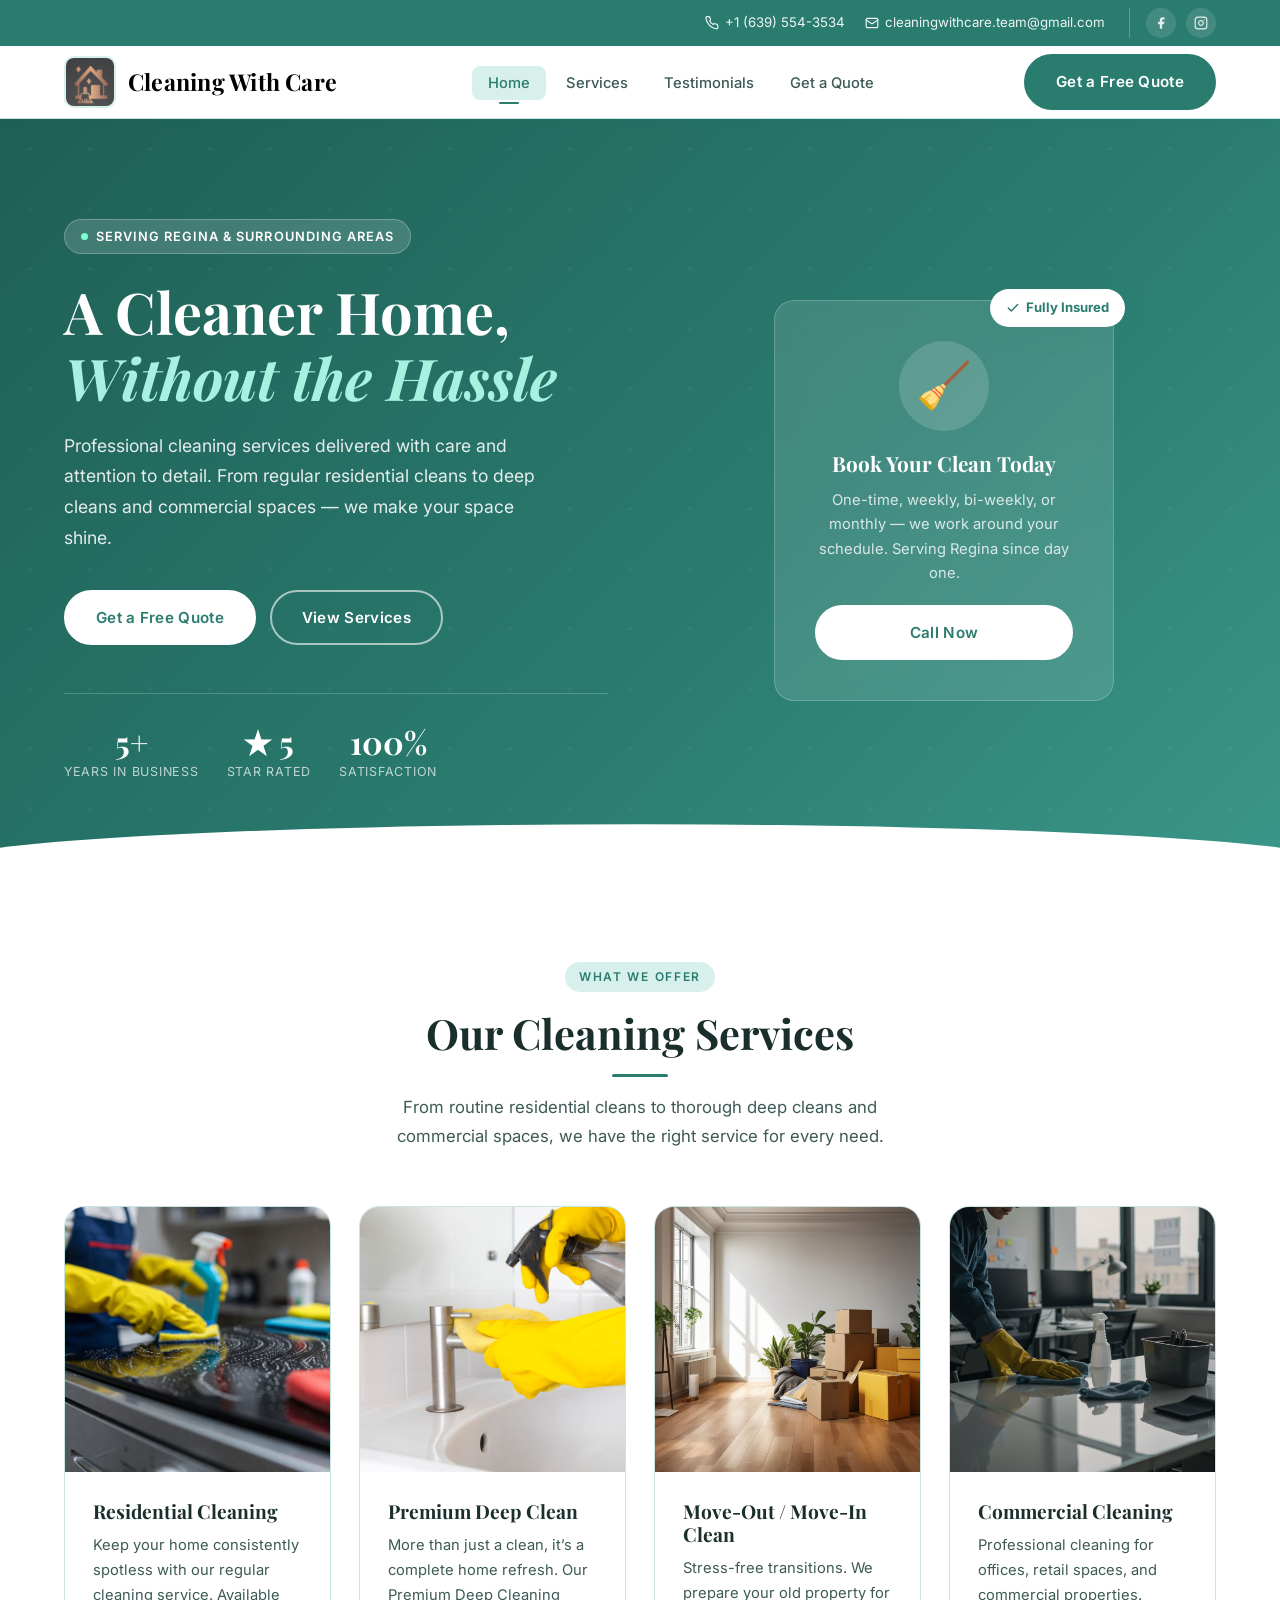
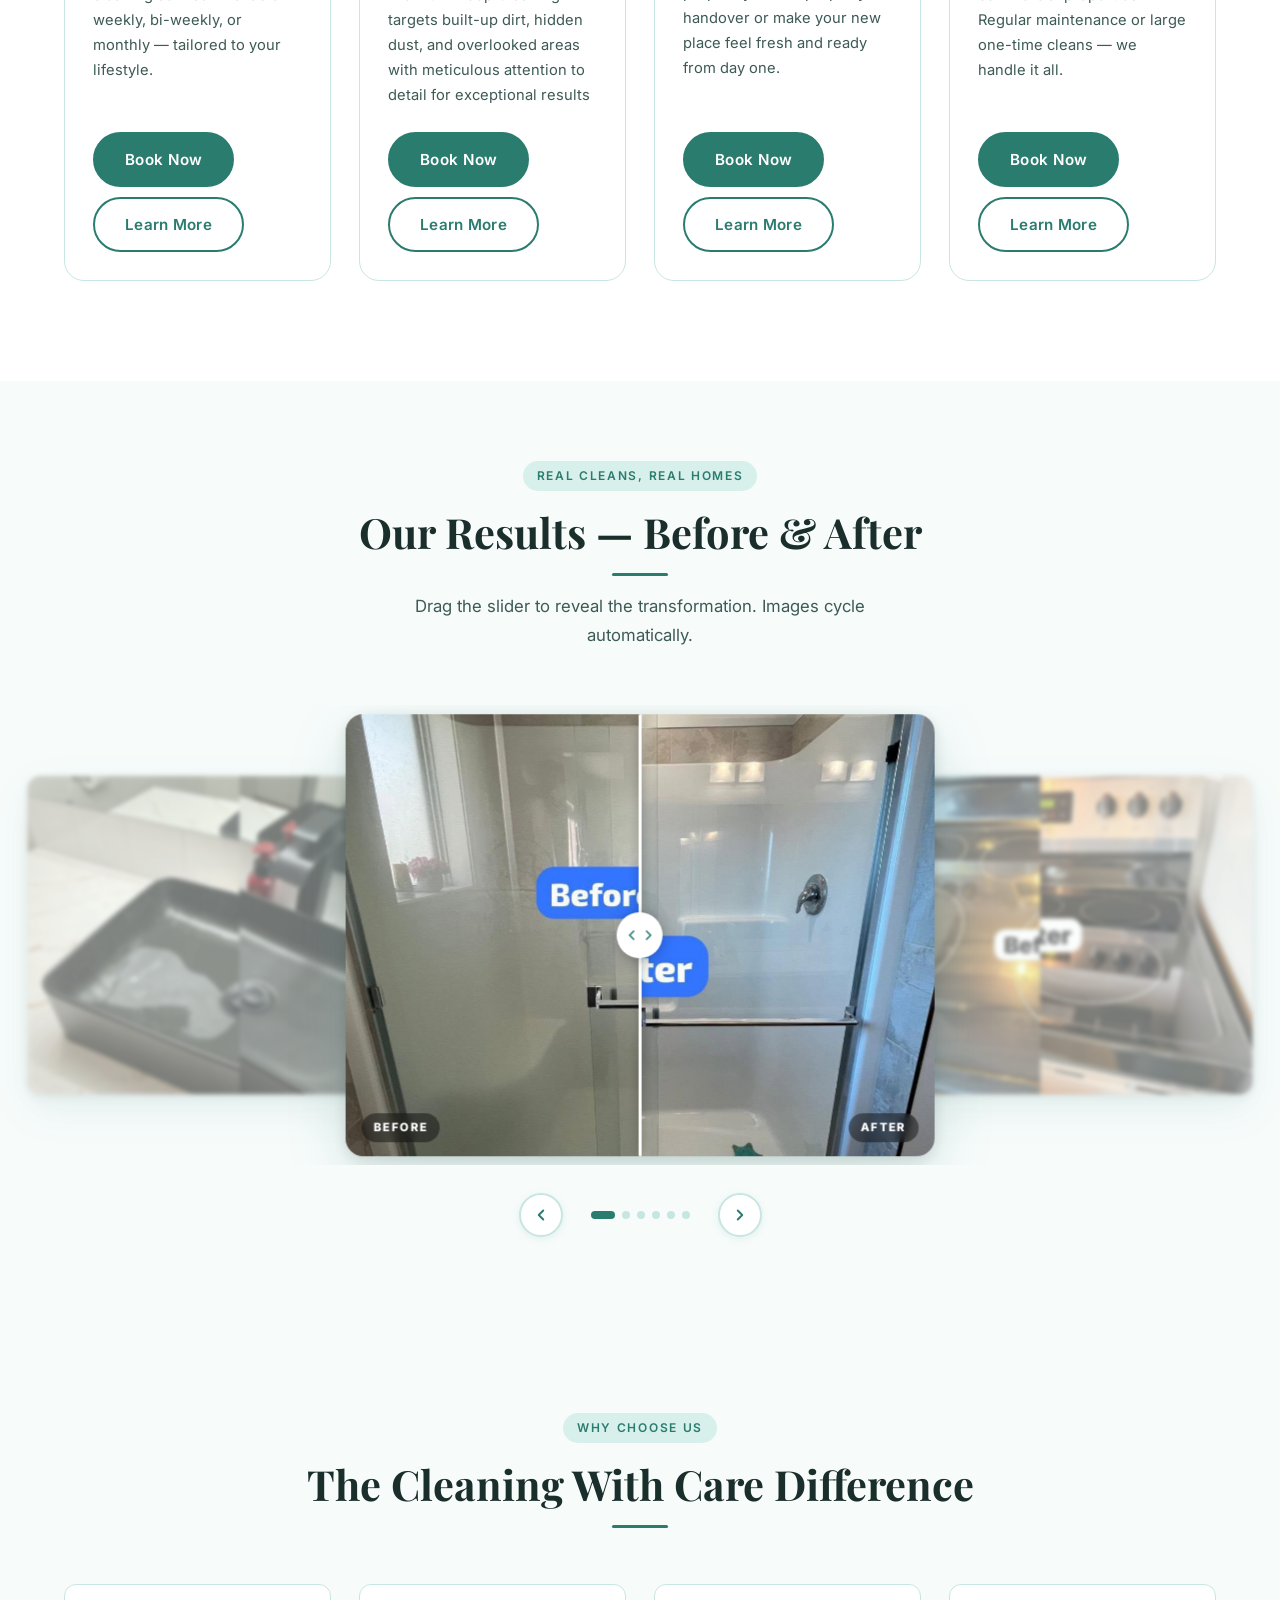
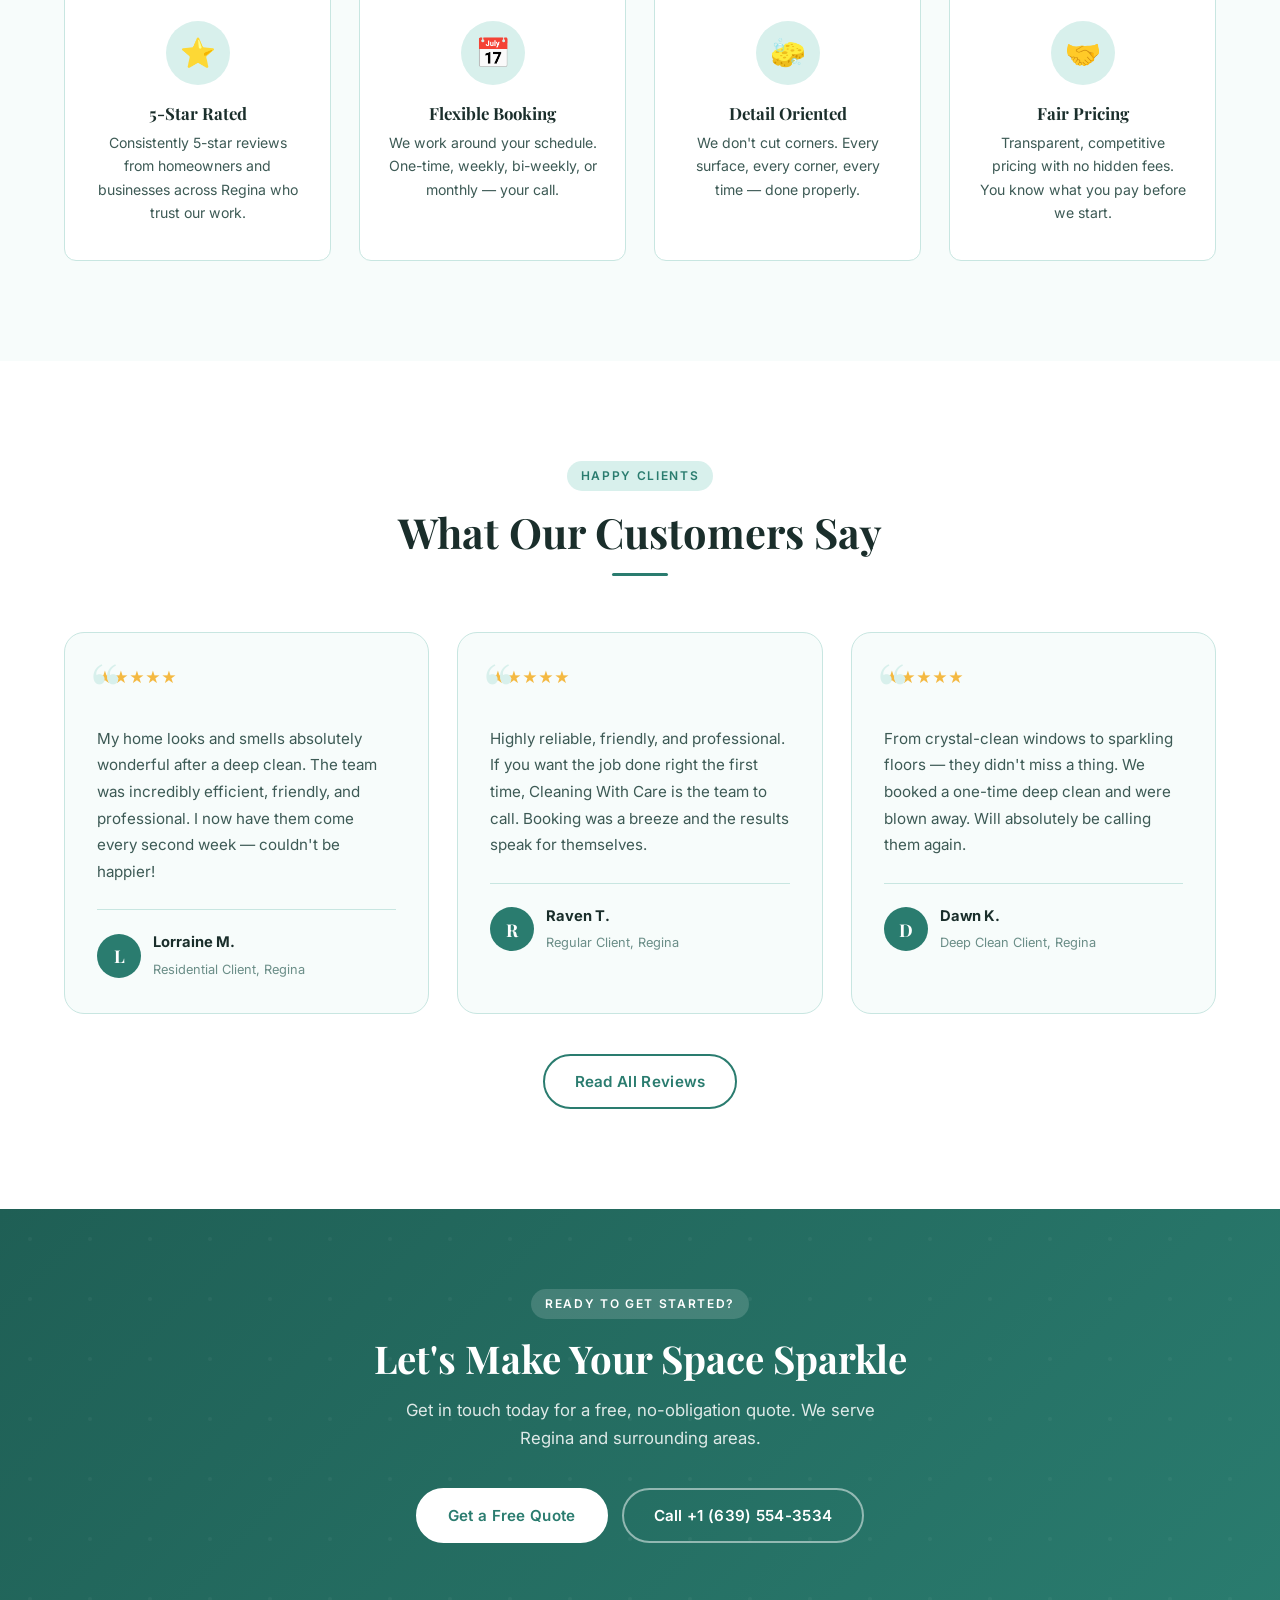
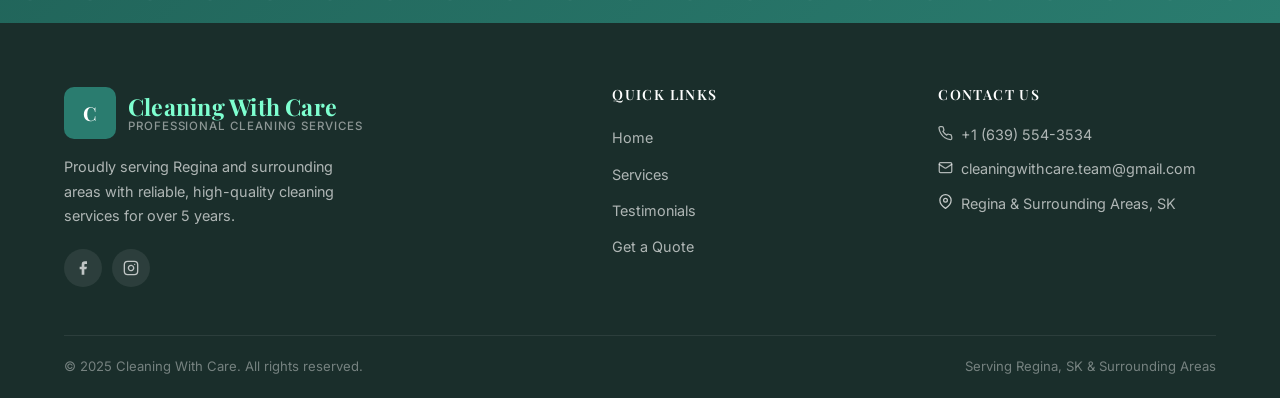
==== commit 4f8456c4: "Changed one time deep clean to premium deep clean." ====
--- a/index.html
+++ b/index.html
@@ -227,9 +227,8 @@
           <article class="service-card">
             <div class="service-card-icon"><img src="img/One-Time-Deep-Clean.jpg" alt="Deep Clean" /></div>
             <div class="service-card-body">
-              <h3>One Time Deep Clean</h3>
-              <p>A thorough top-to-bottom clean for when your home needs extra attention. Perfect before getting on a
-                regular schedule or for special occasions.</p>
+              <h3>Premium Deep Clean</h3>
+              <p>More than just a clean, it’s a complete home refresh. Our Premium Deep Cleaning targets built-up dirt, hidden dust, and overlooked areas with meticulous attention to detail for exceptional results</p>
               <div class="service-card-actions">
                 <a href="mailto:cleaningwithcare.team@gmail.com?subject=Book Now - Deep Clean"
                   class="btn btn-primary">Book Now</a>
